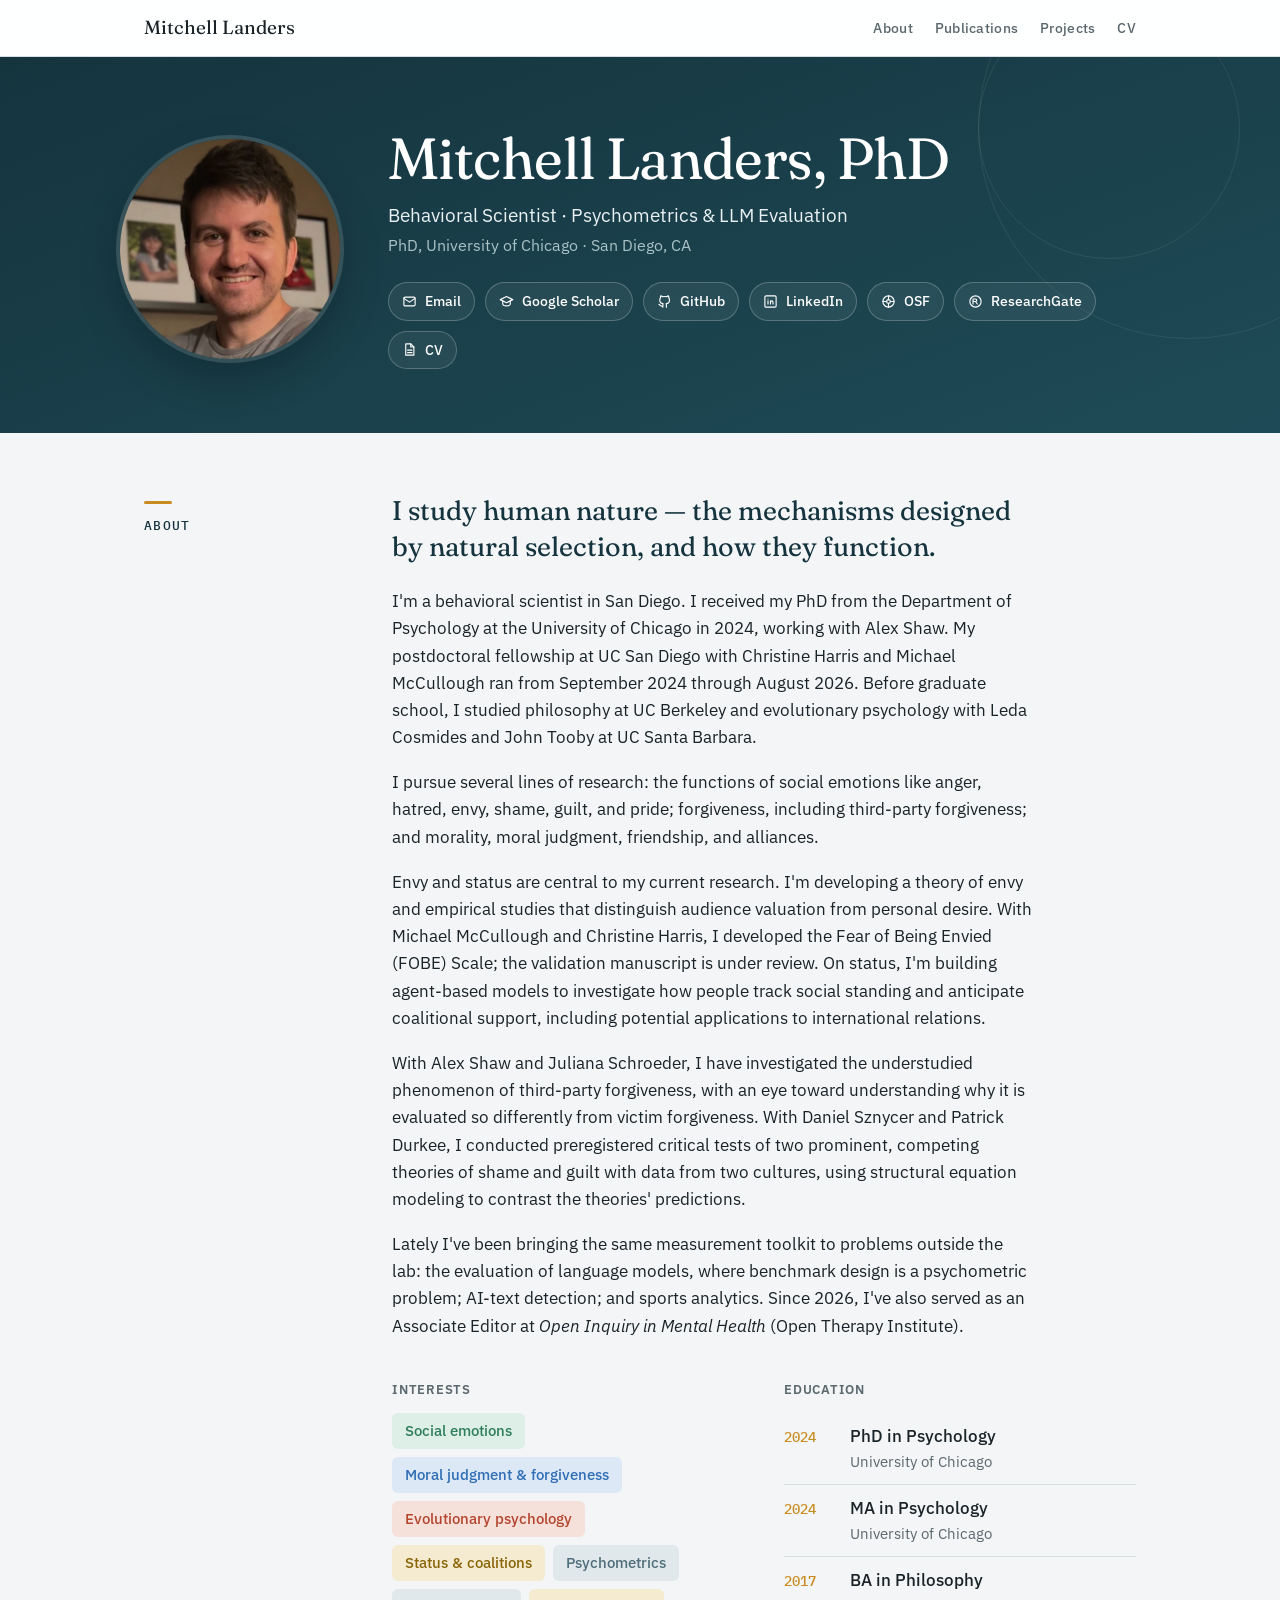
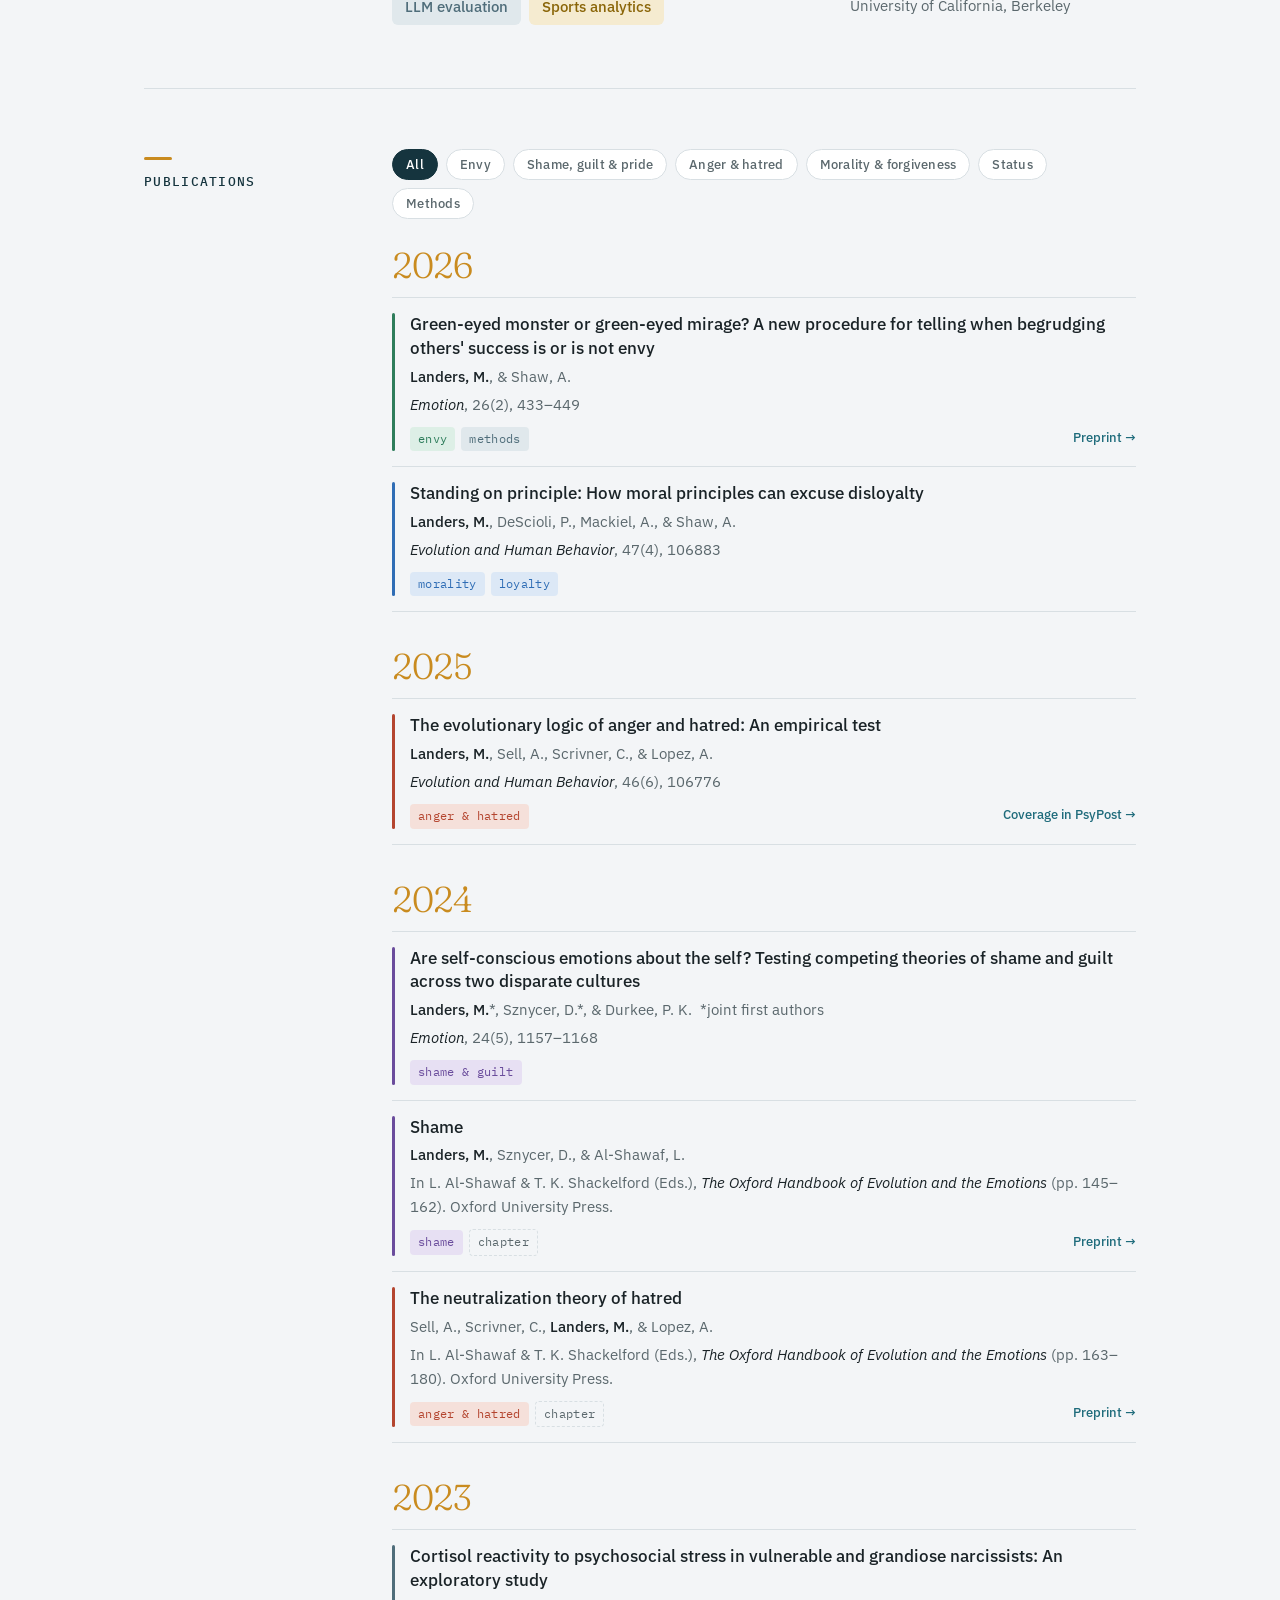
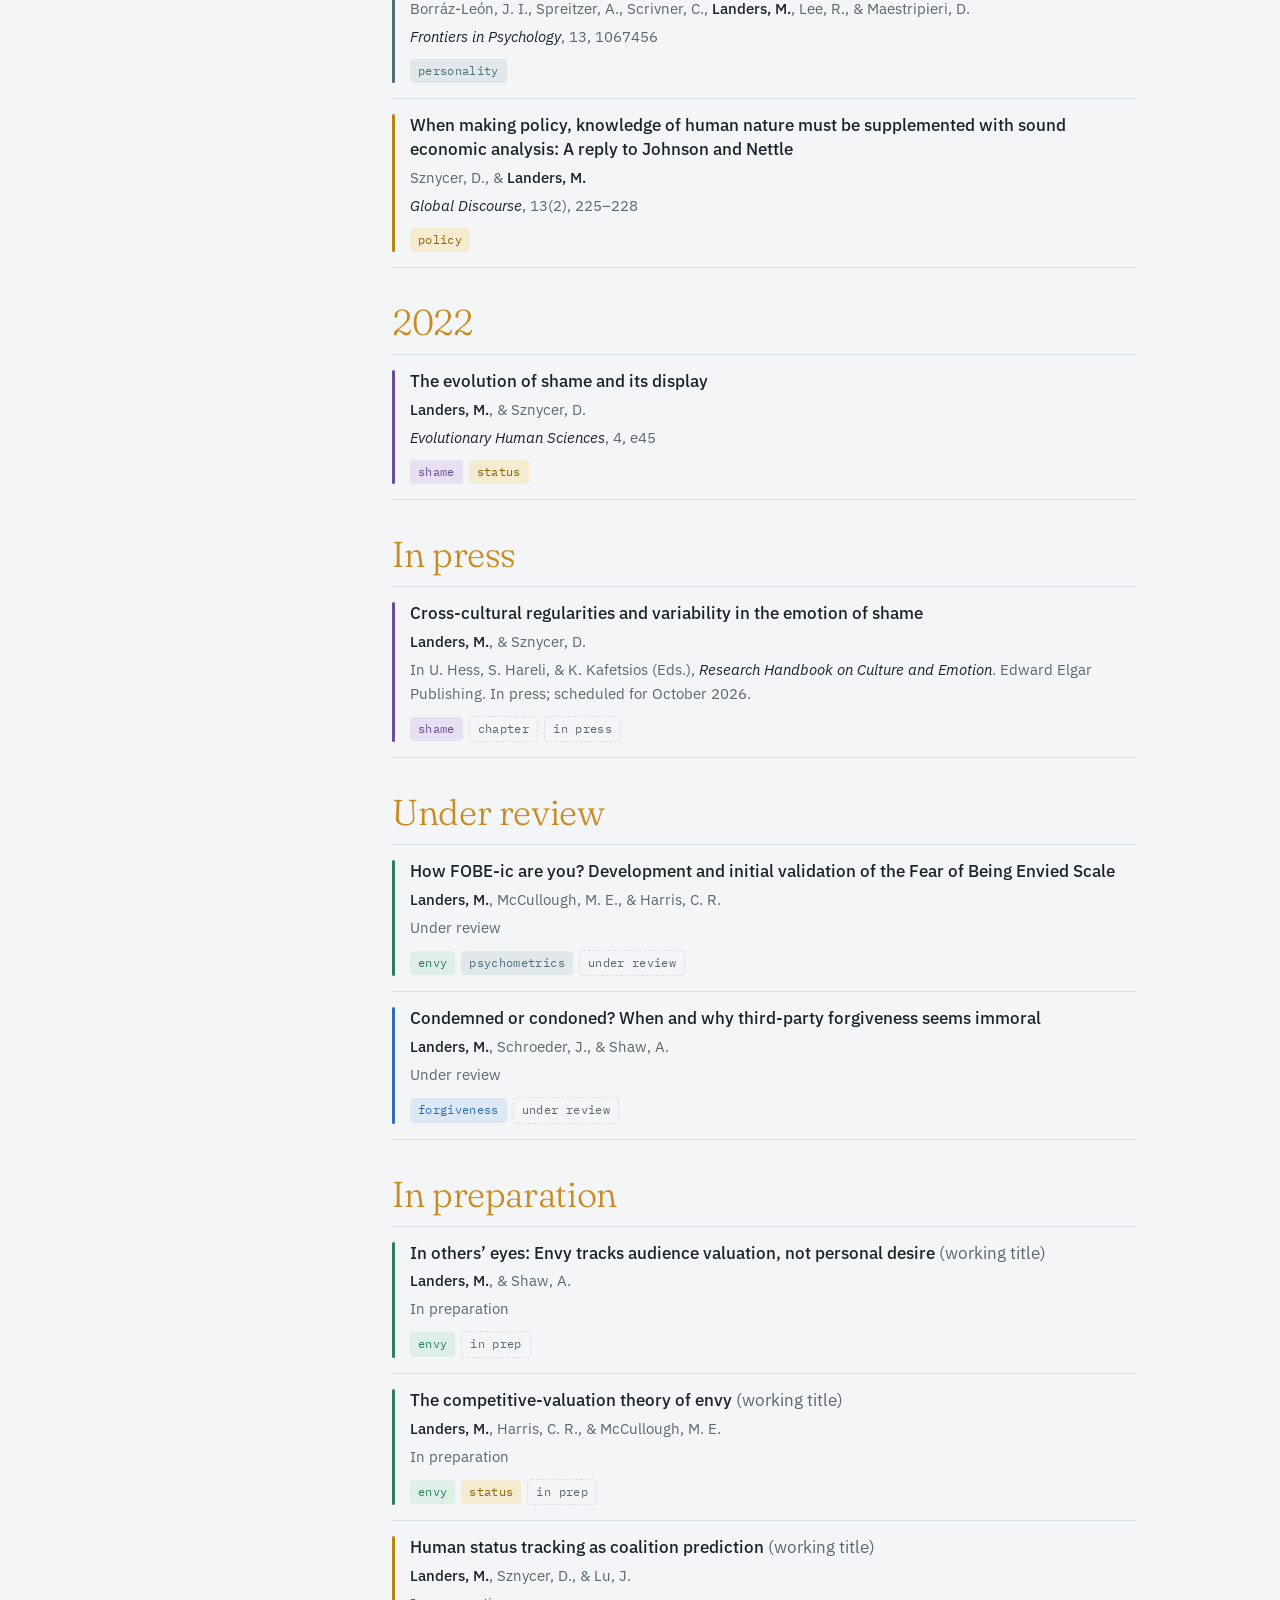
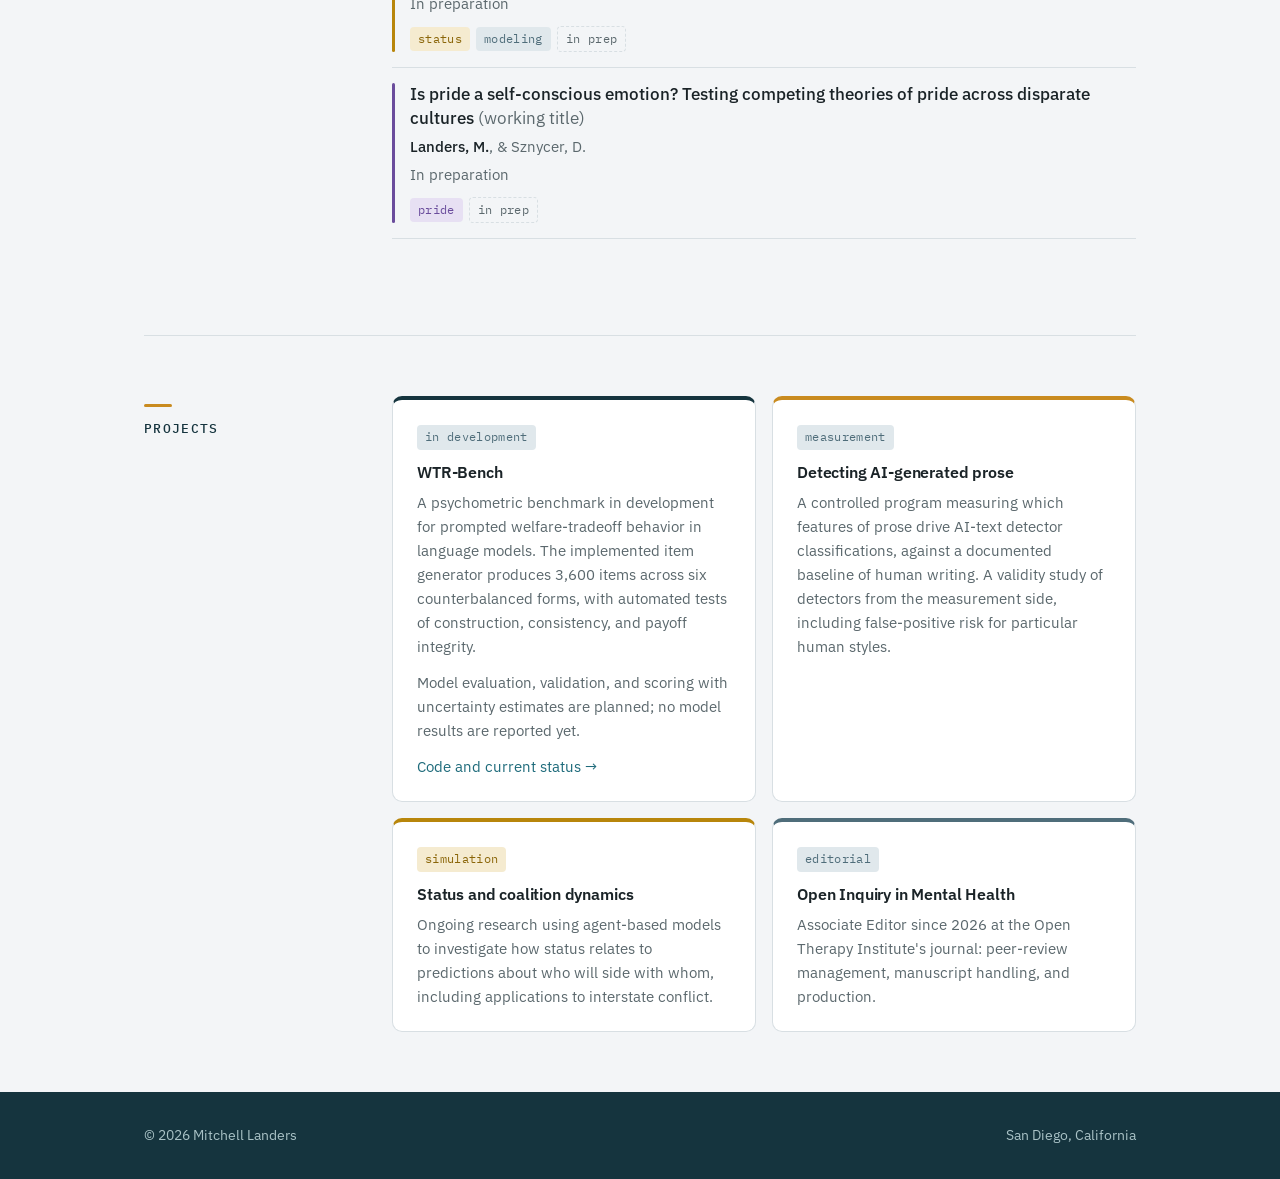
==== index.html @ f16671ca "Add a landscape website sharing card Use a 1200 × 630 card with the site's teal palette and typograp" ====
<!doctype html>
<html lang="en">
<head>
<meta charset="utf-8">
<meta name="viewport" content="width=device-width, initial-scale=1">
<title>Mitchell Landers, PhD</title>
<meta name="description" content="Mitchell Landers, PhD — behavioral scientist studying social emotions, moral judgment, and measurement. PhD, University of Chicago.">
<meta property="og:title" content="Mitchell Landers, PhD">
<meta property="og:description" content="Research, publications, and projects in behavioral science, psychometrics, and AI evaluation.">
<meta property="og:type" content="website">
<meta property="og:url" content="https://msblanders.github.io/website/">
<meta property="og:image" content="https://msblanders.github.io/website/files/social-preview.png">
<meta property="og:image:type" content="image/png">
<meta property="og:image:width" content="1200">
<meta property="og:image:height" content="630">
<meta property="og:image:alt" content="Mitchell Landers, PhD — Behavioral Science · Psychometrics · AI Evaluation. Research, publications, and projects.">
<meta name="twitter:card" content="summary_large_image">
<meta name="twitter:title" content="Mitchell Landers, PhD">
<meta name="twitter:description" content="Research, publications, and projects in behavioral science, psychometrics, and AI evaluation.">
<meta name="twitter:image" content="https://msblanders.github.io/website/files/social-preview.png">
<meta name="twitter:image:alt" content="Mitchell Landers, PhD — Behavioral Science · Psychometrics · AI Evaluation. Research, publications, and projects.">
<link rel="canonical" href="https://msblanders.github.io/website/">
<link rel="preconnect" href="https://fonts.googleapis.com">
<link rel="preconnect" href="https://fonts.gstatic.com" crossorigin>
<link href="https://fonts.googleapis.com/css2?family=Fraunces:opsz,wght,SOFT@9..144,300..600,50&family=IBM+Plex+Sans:ital,wght@0,400;0,500;0,600;1,400&family=IBM+Plex+Mono:wght@400;500&display=swap" rel="stylesheet">
<style>
  :root{
    --bg:#F3F5F7;
    --panel:#FFFFFF;
    --ink:#1A2327;
    --muted:#5B686D;
    --line:#D8DFE3;
    --deep:#15343E;        /* hero band */
    --deep-2:#1E4B57;
    --on-deep:#EAF1F2;
    --on-deep-muted:#A9C2C6;
    --accent:#1E6B7B;      /* links */
    --amber:#C98B1F;       /* year numerals, highlights */
    --amber-soft:#F6EBD2;
    /* topic hues */
    --t-envy:#2E7D5B;    --t-envy-soft:#DDEFE6;
    --t-shame:#6A4C9C;   --t-shame-soft:#E7E0F3;
    --t-anger:#B4452F;   --t-anger-soft:#F5E0DA;
    --t-forgive:#2F6DB5; --t-forgive-soft:#DCE8F6;
    --t-status:#B8860B;  --t-status-soft:#F5EBD0;
    --t-methods:#4F6D7A; --t-methods-soft:#E0E8EC;
    --display:"Fraunces", Georgia, serif;
    --body:"IBM Plex Sans", system-ui, sans-serif;
    --mono:"IBM Plex Mono", ui-monospace, monospace;
    --measure:64ch;
  }
  *{box-sizing:border-box}
  html{scroll-behavior:smooth}
  @media (prefers-reduced-motion:reduce){html{scroll-behavior:auto}}
  body{margin:0;background:var(--bg);color:var(--ink);font-family:var(--body);font-size:17px;line-height:1.6;-webkit-font-smoothing:antialiased}
  a{color:var(--accent);text-decoration:none;border-bottom:1px solid transparent;transition:border-color .15s,color .15s}
  a:hover{border-bottom-color:currentColor}
  a:focus-visible,button:focus-visible{outline:2px solid var(--amber);outline-offset:3px;border-radius:2px}
  h1,h2,h3{font-family:var(--display);font-weight:400;margin:0;letter-spacing:-.01em}
  .wrap{max-width:1040px;margin:0 auto;padding:0 24px}
  .skip-link{position:absolute;top:-80px;left:16px;z-index:20;background:var(--panel);padding:10px 16px}
  .skip-link:focus{top:8px}
  section,[id="top"],main{scroll-margin-top:76px}
  .section-grid > *{min-width:0}

  /* nav */
  nav{position:sticky;top:0;background:rgba(255,255,255,.92);backdrop-filter:blur(8px);border-bottom:1px solid var(--line);z-index:10}
  nav .wrap{display:flex;align-items:center;justify-content:space-between;height:56px}
  nav .brand{font-family:var(--display);font-size:19px;color:var(--ink);white-space:nowrap}
  nav .brand .short{display:none}
  nav ul{list-style:none;margin:0;padding:0;display:flex;gap:22px}
  nav li a{color:var(--muted);font-size:14px;font-weight:500;letter-spacing:.02em}
  nav li a:hover{color:var(--deep);border-bottom-color:var(--amber)}

  /* hero band */
  .band{background:linear-gradient(160deg,var(--deep) 0%,var(--deep-2) 100%);color:var(--on-deep);position:relative;overflow:hidden}
  .band::after{content:"";position:absolute;right:-120px;top:-140px;width:420px;height:420px;border-radius:50%;border:1px solid rgba(255,255,255,.08);pointer-events:none}
  .band::before{content:"";position:absolute;right:40px;top:-60px;width:260px;height:260px;border-radius:50%;border:1px solid rgba(255,255,255,.08);pointer-events:none}
  .hero{padding:72px 0 64px;display:grid;grid-template-columns:220px 1fr;gap:48px;align-items:center;position:relative}
  .avatar{width:220px;height:220px;border-radius:50%;overflow:hidden;box-shadow:0 0 0 4px rgba(255,255,255,.14),0 18px 40px rgba(0,0,0,.25)}
  .avatar img{width:100%;height:100%;object-fit:cover;display:block}
  .hero h1{font-size:clamp(40px,5.2vw,58px);line-height:1.02;font-variation-settings:"SOFT" 50;margin-bottom:12px;color:#fff}
  .role{font-size:19px;margin:0 0 2px;color:var(--on-deep)}
  .affil{font-size:16px;color:var(--on-deep-muted);margin:0 0 24px}
  .affil a{color:var(--on-deep-muted)}
  .affil a:hover{color:#fff}
  .links{display:flex;flex-wrap:wrap;gap:10px;margin:0;padding:0;list-style:none}
  .links a{display:inline-flex;align-items:center;gap:8px;padding:7px 13px;border:1px solid rgba(255,255,255,.22);border-radius:999px;background:rgba(255,255,255,.06);color:#fff;font-size:14px;font-weight:500}
  .links a:hover{background:var(--amber);border-color:var(--amber);color:var(--deep)}
  .links svg{width:15px;height:15px;stroke:currentColor;fill:none;stroke-width:1.8;stroke-linecap:round;stroke-linejoin:round}

  /* sections */
  section{padding:60px 0;border-top:1px solid var(--line)}
  section:first-of-type{border-top:0}
  .section-grid{display:grid;grid-template-columns:200px 1fr;gap:48px}
  .section-grid h2{font-size:13px;font-family:var(--mono);font-weight:500;color:var(--deep);letter-spacing:.1em;text-transform:uppercase;padding-top:8px;position:sticky;top:76px;align-self:start}
  .section-grid h2::before{content:"";display:block;width:28px;height:3px;background:var(--amber);margin-bottom:12px;border-radius:2px}
  .prose{max-width:var(--measure)}
  .prose p{margin:0 0 18px}
  .prose p:last-child{margin-bottom:0}
  .lede{font-family:var(--display);font-size:27px;line-height:1.32;font-variation-settings:"SOFT" 50;margin-bottom:24px!important;color:var(--deep)}

  .two-col{display:grid;grid-template-columns:1fr 1fr;gap:40px;margin-top:40px}
  .two-col h3{font-size:13px;font-family:var(--body);font-weight:600;letter-spacing:.06em;text-transform:uppercase;color:var(--muted);margin-bottom:12px}
  .interests{list-style:none;margin:0;padding:0;display:flex;flex-wrap:wrap;gap:8px}
  .interests li{padding:5px 12px;border-radius:6px;font-size:15px;font-weight:500;border:1px solid transparent}
  .interests li[data-t="envy"]{background:var(--t-envy-soft);color:var(--t-envy)}
  .interests li[data-t="status"]{background:var(--t-status-soft);color:#8A6508}
  .interests li[data-t="forgive"]{background:var(--t-forgive-soft);color:var(--t-forgive)}
  .interests li[data-t="shame"]{background:var(--t-shame-soft);color:var(--t-shame)}
  .interests li[data-t="methods"]{background:var(--t-methods-soft);color:var(--t-methods)}
  .interests li[data-t="anger"]{background:var(--t-anger-soft);color:var(--t-anger)}
  .edu{list-style:none;margin:0;padding:0}
  .edu li{padding:10px 0;border-bottom:1px solid var(--line);display:grid;grid-template-columns:52px 1fr;gap:14px}
  .edu li:last-child{border-bottom:0}
  .edu .yr{font-family:var(--mono);font-size:14px;color:var(--amber);padding-top:3px;font-weight:500}
  .edu .deg{font-weight:500}
  .edu .inst{color:var(--muted);font-size:15px}

  /* publications */
  .filters{display:flex;flex-wrap:wrap;gap:8px;margin:0 0 28px}
  .filters button{font:500 13px/1 var(--body);letter-spacing:.02em;padding:8px 13px;border-radius:999px;border:1px solid var(--line);background:var(--panel);color:var(--muted);cursor:pointer;transition:all .15s;--c:var(--deep);--s:#E4E9EC}
  .filters button[data-filter="envy"]{--c:var(--t-envy);--s:var(--t-envy-soft)}
  .filters button[data-filter="shame"]{--c:var(--t-shame);--s:var(--t-shame-soft)}
  .filters button[data-filter="anger"]{--c:var(--t-anger);--s:var(--t-anger-soft)}
  .filters button[data-filter="forgiveness"]{--c:var(--t-forgive);--s:var(--t-forgive-soft)}
  .filters button[data-filter="status"]{--c:var(--t-status);--s:var(--t-status-soft)}
  .filters button[data-filter="methods"]{--c:var(--t-methods);--s:var(--t-methods-soft)}
  .filters button:hover{border-color:var(--c);color:var(--c);background:var(--s)}
  .filters button[aria-pressed="true"]{background:var(--c);border-color:var(--c);color:#fff}
  .pubgroup{margin-bottom:36px}
  .pubgroup h3{font-family:var(--display);font-size:36px;font-weight:300;color:var(--amber);line-height:1;margin-bottom:14px;font-variation-settings:"SOFT" 50}
  .pub{padding:15px 0 15px 18px;border-top:1px solid var(--line);display:grid;grid-template-columns:1fr;gap:4px;position:relative}
  .pub::before{content:"";position:absolute;left:0;top:15px;bottom:15px;width:3px;border-radius:2px;background:var(--line)}
  .pub[data-c="envy"]::before{background:var(--t-envy)}
  .pub[data-c="shame"]::before{background:var(--t-shame)}
  .pub[data-c="anger"]::before{background:var(--t-anger)}
  .pub[data-c="forgiveness"]::before{background:var(--t-forgive)}
  .pub[data-c="status"]::before{background:var(--t-status)}
  .pub[data-c="methods"]::before{background:var(--t-methods)}
  .pub:last-child{border-bottom:1px solid var(--line)}
  .pub.hidden{display:none}
  .pub .title{font-weight:500;font-size:17px;line-height:1.4}
  .pub .title a{color:var(--ink)}
  .pub .title a:hover{color:var(--accent)}
  .pub .authors{color:var(--muted);font-size:15px}
  .pub .authors b{color:var(--ink);font-weight:500}
  .pub .venue{font-size:15px;color:var(--muted)}
  .pub .venue i{color:var(--ink)}
  .pub .meta{display:flex;flex-wrap:wrap;gap:6px;margin-top:6px;align-items:center}
  .tag{font-family:var(--mono);font-size:11.5px;letter-spacing:.03em;padding:3px 8px;border-radius:4px;background:var(--t-methods-soft);color:var(--t-methods)}
  .tag[data-t="envy"]{background:var(--t-envy-soft);color:var(--t-envy)}
  .tag[data-t="shame"]{background:var(--t-shame-soft);color:var(--t-shame)}
  .tag[data-t="anger"]{background:var(--t-anger-soft);color:var(--t-anger)}
  .tag[data-t="forgive"]{background:var(--t-forgive-soft);color:var(--t-forgive)}
  .tag[data-t="status"]{background:var(--t-status-soft);color:#8A6508}
  .tag.status{background:transparent;border:1px dashed var(--line);color:var(--muted)}
  .pub .meta a{font-size:13px;font-weight:500;margin-left:auto}
  .empty{color:var(--muted);font-style:italic;display:none}

  /* projects */
  .projects{display:grid;grid-template-columns:1fr 1fr;gap:16px}
  .card{background:var(--panel);border:1px solid var(--line);border-radius:10px;padding:22px 24px;border-top:4px solid var(--t-methods)}
  .card[data-c="status"]{border-top-color:var(--t-status)}
  .card[data-c="amber"]{border-top-color:var(--amber)}
  .card[data-c="deep"]{border-top-color:var(--deep)}
  .card h3{font-family:var(--body);font-size:16px;font-weight:600;margin-bottom:6px}
  .card p{margin:0;font-size:15px;color:var(--muted)}
  .card p + p{margin-top:12px}
  .card .tag{margin-bottom:10px;display:inline-block}

  footer{background:var(--deep);color:var(--on-deep-muted);font-size:14px;padding:32px 0}
  footer .wrap{display:flex;justify-content:space-between;flex-wrap:wrap;gap:12px}

  @media (max-width:760px){
    body{font-size:16px}
    nav ul{gap:14px}
    nav .brand .full{display:none}
    nav .brand .short{display:inline}
    .hero{grid-template-columns:1fr;gap:24px;padding:44px 0 40px}
    .avatar{width:150px;height:150px}
    .section-grid{grid-template-columns:1fr;gap:16px}
    .section-grid h2{position:static}
    .two-col,.projects{grid-template-columns:1fr;gap:28px}
    .lede{font-size:22px}
    section{padding:40px 0}
  }
  @media (max-width:360px){
    nav ul{gap:10px}
    nav li a{font-size:13px}
  }
</style>
</head>
<body>
<a class="skip-link" href="#main">Skip to content</a>

<nav aria-label="Main navigation">
  <div class="wrap">
    <a class="brand" href="#top"><span class="full">Mitchell Landers</span><span class="short">ML</span></a>
    <ul>
      <li><a href="#about">About</a></li>
      <li><a href="#publications">Publications</a></li>
      <li><a href="#projects">Projects</a></li>
      <li><a href="files/cv.pdf">CV</a></li>
    </ul>
  </div>
</nav>

<div class="band" id="top">
  <header class="hero wrap">
    <div class="avatar"><img src="files/avatar.jpg" alt="Mitchell Landers"></div>
    <div>
      <h1>Mitchell Landers, PhD</h1>
      <p class="role">Behavioral Scientist &middot; Psychometrics &amp; LLM Evaluation</p>
      <p class="affil">PhD, University of Chicago &middot; San Diego, CA</p>
      <ul class="links">
        <li><a href="mailto:mitchelllanders@gmail.com"><svg aria-hidden="true" focusable="false" viewBox="0 0 24 24"><rect x="3" y="5" width="18" height="14" rx="2"/><path d="M3 7l9 6 9-6"/></svg>Email</a></li>
        <li><a href="https://scholar.google.com/citations?user=NeyqJzUAAAAJ" rel="me"><svg aria-hidden="true" focusable="false" viewBox="0 0 24 24"><path d="M2 9l10-5 10 5-10 5z"/><path d="M6 11v5c0 1.5 3 3 6 3s6-1.5 6-3v-5"/></svg>Google Scholar</a></li>
        <li><a href="https://github.com/msblanders" rel="me"><svg aria-hidden="true" focusable="false" viewBox="0 0 24 24"><path d="M9 19c-4 1.5-4-2-6-2.5M15 21v-3.5c0-1 .1-1.4-.5-2 2.8-.3 5.5-1.4 5.5-6a4.6 4.6 0 0 0-1.3-3.2 4.2 4.2 0 0 0-.1-3.2s-1-.3-3.4 1.3a11.7 11.7 0 0 0-6 0C6.8 2.8 5.8 3.1 5.8 3.1a4.2 4.2 0 0 0-.1 3.2A4.6 4.6 0 0 0 4.4 9.5c0 4.6 2.7 5.7 5.5 6-.6.6-.6 1.2-.5 2V21"/></svg>GitHub</a></li>
        <li><a href="https://www.linkedin.com/in/mitchell-landers-4251733a/" rel="me"><svg aria-hidden="true" focusable="false" viewBox="0 0 24 24"><rect x="3" y="3" width="18" height="18" rx="2"/><path d="M8 11v5M8 8v.01M12 16v-5M16 16v-3a2 2 0 0 0-4 0"/></svg>LinkedIn</a></li>
        <li><a href="https://osf.io/unzg7/" rel="me"><svg aria-hidden="true" focusable="false" viewBox="0 0 24 24"><circle cx="12" cy="12" r="9"/><circle cx="12" cy="12" r="3"/><path d="M12 3v6M12 15v6M3 12h6M15 12h6"/></svg>OSF</a></li>
        <li><a href="https://www.researchgate.net/profile/Mitchell-Landers" rel="me"><svg aria-hidden="true" focusable="false" viewBox="0 0 24 24"><circle cx="12" cy="12" r="9"/><path d="M8 16V8h4a2 2 0 0 1 0 4h-4M12 12l3 4"/></svg>ResearchGate</a></li>
        <li><a href="files/cv.pdf"><svg aria-hidden="true" focusable="false" viewBox="0 0 24 24"><path d="M6 3h8l5 5v13H6z"/><path d="M14 3v5h5M9 13h7M9 17h7"/></svg>CV</a></li>
      </ul>
    </div>
  </header>
</div>

<main class="wrap" id="main" tabindex="-1">

  <section id="about">
    <div class="section-grid">
      <h2>About</h2>
      <div>
        <div class="prose">
          <p class="lede">I study human nature — the mechanisms designed by natural selection, and how they function.</p>
          <p>I'm a behavioral scientist in San Diego. I received my PhD from the Department of Psychology at the University of Chicago in 2024, working with Alex Shaw. My postdoctoral fellowship at UC San Diego with Christine Harris and Michael McCullough ran from September 2024 through August 2026. Before graduate school, I studied philosophy at UC Berkeley and evolutionary psychology with Leda Cosmides and John Tooby at UC Santa Barbara.</p>
          <p>I pursue several lines of research: the functions of social emotions like anger, hatred, envy, shame, guilt, and pride; forgiveness, including third-party forgiveness; and morality, moral judgment, friendship, and alliances.</p>
          <p>Envy and status are central to my current research. I'm developing a theory of envy and empirical studies that distinguish audience valuation from personal desire. With Michael McCullough and Christine Harris, I developed the Fear of Being Envied (FOBE) Scale; the validation manuscript is under review. On status, I'm building agent-based models to investigate how people track social standing and anticipate coalitional support, including potential applications to international relations.</p>
          <p>With Alex Shaw and Juliana Schroeder, I have investigated the understudied phenomenon of third-party forgiveness, with an eye toward understanding why it is evaluated so differently from victim forgiveness. With Daniel Sznycer and Patrick Durkee, I conducted preregistered critical tests of two prominent, competing theories of shame and guilt with data from two cultures, using structural equation modeling to contrast the theories' predictions.</p>
          <p>Lately I've been bringing the same measurement toolkit to problems outside the lab: the evaluation of language models, where benchmark design is a psychometric problem; AI-text detection; and sports analytics. Since 2026, I've also served as an Associate Editor at <em>Open Inquiry in Mental Health</em> (Open Therapy Institute).</p>
        </div>
        <div class="two-col">
          <div>
            <h3>Interests</h3>
            <ul class="interests">
              <li data-t="envy">Social emotions</li>
              <li data-t="forgive">Moral judgment &amp; forgiveness</li>
              <li data-t="anger">Evolutionary psychology</li>
              <li data-t="status">Status &amp; coalitions</li>
              <li data-t="methods">Psychometrics</li>
              <li data-t="methods">LLM evaluation</li>
              <li data-t="status">Sports analytics</li>
            </ul>
          </div>
          <div>
            <h3>Education</h3>
            <ul class="edu">
              <li><span class="yr">2024</span><div><div class="deg">PhD in Psychology</div><div class="inst">University of Chicago</div></div></li>
              <li><span class="yr">2024</span><div><div class="deg">MA in Psychology</div><div class="inst">University of Chicago</div></div></li>
              <li><span class="yr">2017</span><div><div class="deg">BA in Philosophy</div><div class="inst">University of California, Berkeley</div></div></li>
            </ul>
          </div>
        </div>
      </div>
    </div>
  </section>

  <section id="publications">
    <div class="section-grid">
      <h2>Publications</h2>
      <div>
        <div class="filters" role="group" aria-label="Filter publications by topic">
          <button type="button" data-filter="all" aria-pressed="true">All</button>
          <button type="button" data-filter="envy" aria-pressed="false">Envy</button>
          <button type="button" data-filter="shame" aria-pressed="false">Shame, guilt &amp; pride</button>
          <button type="button" data-filter="anger" aria-pressed="false">Anger &amp; hatred</button>
          <button type="button" data-filter="forgiveness" aria-pressed="false">Morality &amp; forgiveness</button>
          <button type="button" data-filter="status" aria-pressed="false">Status</button>
          <button type="button" data-filter="methods" aria-pressed="false">Methods</button>
        </div>

        <div class="pubgroup" data-group>
          <h3>2026</h3>
          <article class="pub" data-tags="envy methods" data-c="envy">
            <div class="title"><a href="https://pubmed.ncbi.nlm.nih.gov/40892566/">Green-eyed monster or green-eyed mirage? A new procedure for telling when begrudging others' success is or is not envy</a></div>
            <div class="authors"><b>Landers, M.</b>, &amp; Shaw, A.</div>
            <div class="venue"><i>Emotion</i>, 26(2), 433–449</div>
            <div class="meta"><span class="tag" data-t="envy">envy</span><span class="tag">methods</span><a href="https://papers.ssrn.com/sol3/papers.cfm?abstract_id=4770388">Preprint →</a></div>
          </article>
          <article class="pub" data-tags="forgiveness" data-c="forgiveness">
            <div class="title"><a href="https://doi.org/10.1016/j.evolhumbehav.2026.106883">Standing on principle: How moral principles can excuse disloyalty</a></div>
            <div class="authors"><b>Landers, M.</b>, DeScioli, P., Mackiel, A., &amp; Shaw, A.</div>
            <div class="venue"><i>Evolution and Human Behavior</i>, 47(4), 106883</div>
            <div class="meta"><span class="tag" data-t="forgive">morality</span><span class="tag" data-t="forgive">loyalty</span></div>
          </article>
        </div>

        <div class="pubgroup" data-group>
          <h3>2025</h3>
          <article class="pub" data-tags="anger" data-c="anger">
            <div class="title"><a href="https://doi.org/10.1016/j.evolhumbehav.2025.106776">The evolutionary logic of anger and hatred: An empirical test</a></div>
            <div class="authors"><b>Landers, M.</b>, Sell, A., Scrivner, C., &amp; Lopez, A.</div>
            <div class="venue"><i>Evolution and Human Behavior</i>, 46(6), 106776</div>
            <div class="meta"><span class="tag" data-t="anger">anger &amp; hatred</span><a href="https://www.psypost.org/new-psychology-research-shows-that-hatred-is-not-just-intense-anger/">Coverage in PsyPost →</a></div>
          </article>
        </div>

        <div class="pubgroup" data-group>
          <h3>2024</h3>
          <article class="pub" data-tags="shame" data-c="shame">
            <div class="title"><a href="https://pubmed.ncbi.nlm.nih.gov/38252113/">Are self-conscious emotions about the self? Testing competing theories of shame and guilt across two disparate cultures</a></div>
            <div class="authors"><b>Landers, M.</b>*, Sznycer, D.*, &amp; Durkee, P. K. &nbsp;<span style="color:var(--muted)">*joint first authors</span></div>
            <div class="venue"><i>Emotion</i>, 24(5), 1157–1168</div>
            <div class="meta"><span class="tag" data-t="shame">shame &amp; guilt</span></div>
          </article>
          <article class="pub" data-tags="shame" data-c="shame">
            <div class="title"><a href="https://doi.org/10.1093/oxfordhb/9780197544754.013.8">Shame</a></div>
            <div class="authors"><b>Landers, M.</b>, Sznycer, D., &amp; Al-Shawaf, L.</div>
            <div class="venue">In L. Al-Shawaf &amp; T. K. Shackelford (Eds.), <i>The Oxford Handbook of Evolution and the Emotions</i> (pp. 145–162). Oxford University Press.</div>
            <div class="meta"><span class="tag" data-t="shame">shame</span><span class="tag status">chapter</span><a href="https://osf.io/preprints/psyarxiv/nh2yj/">Preprint →</a></div>
          </article>
          <article class="pub" data-tags="anger" data-c="anger">
            <div class="title"><a href="https://doi.org/10.1093/oxfordhb/9780197544754.013.7">The neutralization theory of hatred</a></div>
            <div class="authors">Sell, A., Scrivner, C., <b>Landers, M.</b>, &amp; Lopez, A.</div>
            <div class="venue">In L. Al-Shawaf &amp; T. K. Shackelford (Eds.), <i>The Oxford Handbook of Evolution and the Emotions</i> (pp. 163–180). Oxford University Press.</div>
            <div class="meta"><span class="tag" data-t="anger">anger &amp; hatred</span><span class="tag status">chapter</span><a href="https://osf.io/preprints/psyarxiv/kxdvu_v1">Preprint →</a></div>
          </article>
        </div>

        <div class="pubgroup" data-group>
          <h3>2023</h3>
          <article class="pub" data-tags="methods" data-c="methods">
            <div class="title"><a href="https://doi.org/10.3389/fpsyg.2022.1067456">Cortisol reactivity to psychosocial stress in vulnerable and grandiose narcissists: An exploratory study</a></div>
            <div class="authors">Borráz-León, J. I., Spreitzer, A., Scrivner, C., <b>Landers, M.</b>, Lee, R., &amp; Maestripieri, D.</div>
            <div class="venue"><i>Frontiers in Psychology</i>, 13, 1067456</div>
            <div class="meta"><span class="tag">personality</span></div>
          </article>
          <article class="pub" data-tags="status" data-c="status">
            <div class="title"><a href="https://doi.org/10.1332/204378921X16448923157590">When making policy, knowledge of human nature must be supplemented with sound economic analysis: A reply to Johnson and Nettle</a></div>
            <div class="authors">Sznycer, D., &amp; <b>Landers, M.</b></div>
            <div class="venue"><i>Global Discourse</i>, 13(2), 225–228</div>
            <div class="meta"><span class="tag" data-t="status">policy</span></div>
          </article>
        </div>

        <div class="pubgroup" data-group>
          <h3>2022</h3>
          <article class="pub" data-tags="shame status" data-c="shame">
            <div class="title"><a href="https://doi.org/10.1017/ehs.2022.43">The evolution of shame and its display</a></div>
            <div class="authors"><b>Landers, M.</b>, &amp; Sznycer, D.</div>
            <div class="venue"><i>Evolutionary Human Sciences</i>, 4, e45</div>
            <div class="meta"><span class="tag" data-t="shame">shame</span><span class="tag" data-t="status">status</span></div>
          </article>
        </div>

        <div class="pubgroup" data-group>
          <h3>In press</h3>
          <article class="pub" data-tags="shame" data-c="shame">
            <div class="title"><a href="https://www.e-elgar.com/shop/gbp/research-handbook-on-culture-and-emotion-9781035329823.html">Cross-cultural regularities and variability in the emotion of shame</a></div>
            <div class="authors"><b>Landers, M.</b>, &amp; Sznycer, D.</div>
            <div class="venue">In U. Hess, S. Hareli, &amp; K. Kafetsios (Eds.), <i>Research Handbook on Culture and Emotion</i>. Edward Elgar Publishing. In press; scheduled for October 2026.</div>
            <div class="meta"><span class="tag" data-t="shame">shame</span><span class="tag status">chapter</span><span class="tag status">in press</span></div>
          </article>
        </div>

        <div class="pubgroup" data-group>
          <h3>Under review</h3>
          <article class="pub" data-tags="envy methods" data-c="envy">
            <div class="title">How FOBE-ic are you? Development and initial validation of the Fear of Being Envied Scale</div>
            <div class="authors"><b>Landers, M.</b>, McCullough, M. E., &amp; Harris, C. R.</div>
            <div class="venue">Under review</div>
            <div class="meta"><span class="tag" data-t="envy">envy</span><span class="tag">psychometrics</span><span class="tag status">under review</span></div>
          </article>
          <article class="pub" data-tags="forgiveness" data-c="forgiveness">
            <div class="title">Condemned or condoned? When and why third-party forgiveness seems immoral</div>
            <div class="authors"><b>Landers, M.</b>, Schroeder, J., &amp; Shaw, A.</div>
            <div class="venue">Under review</div>
            <div class="meta"><span class="tag" data-t="forgive">forgiveness</span><span class="tag status">under review</span></div>
          </article>
        </div>

        <div class="pubgroup" data-group>
          <h3>In preparation</h3>
          <article class="pub" data-tags="envy" data-c="envy">
            <div class="title">In others’ eyes: Envy tracks audience valuation, not personal desire <span style="font-weight:400;color:var(--muted)">(working title)</span></div>
            <div class="authors"><b>Landers, M.</b>, &amp; Shaw, A.</div>
            <div class="venue">In preparation</div>
            <div class="meta"><span class="tag" data-t="envy">envy</span><span class="tag status">in prep</span></div>
          </article>
          <article class="pub" data-tags="envy status" data-c="envy">
            <div class="title">The competitive-valuation theory of envy <span style="font-weight:400;color:var(--muted)">(working title)</span></div>
            <div class="authors"><b>Landers, M.</b>, Harris, C. R., &amp; McCullough, M. E.</div>
            <div class="venue">In preparation</div>
            <div class="meta"><span class="tag" data-t="envy">envy</span><span class="tag" data-t="status">status</span><span class="tag status">in prep</span></div>
          </article>
          <article class="pub" data-tags="status methods" data-c="status">
            <div class="title">Human status tracking as coalition prediction <span style="font-weight:400;color:var(--muted)">(working title)</span></div>
            <div class="authors"><b>Landers, M.</b>, Sznycer, D., &amp; Lu, J.</div>
            <div class="venue">In preparation</div>
            <div class="meta"><span class="tag" data-t="status">status</span><span class="tag">modeling</span><span class="tag status">in prep</span></div>
          </article>
          <article class="pub" data-tags="shame" data-c="shame">
            <div class="title">Is pride a self-conscious emotion? Testing competing theories of pride across disparate cultures <span style="font-weight:400;color:var(--muted)">(working title)</span></div>
            <div class="authors"><b>Landers, M.</b>, &amp; Sznycer, D.</div>
            <div class="venue">In preparation</div>
            <div class="meta"><span class="tag" data-t="shame">pride</span><span class="tag status">in prep</span></div>
          </article>
        </div>
        <p class="empty" id="empty">Nothing in this category yet.</p>
      </div>
    </div>
  </section>

  <section id="projects">
    <div class="section-grid">
      <h2>Projects</h2>
      <div class="projects">
        <div class="card" data-c="deep">
          <span class="tag">in development</span>
          <h3>WTR-Bench</h3>
          <p>A psychometric benchmark in development for prompted welfare-tradeoff behavior in language models. The implemented item generator produces 3,600 items across six counterbalanced forms, with automated tests of construction, consistency, and payoff integrity.</p>
          <p>Model evaluation, validation, and scoring with uncertainty estimates are planned; no model results are reported yet.</p>
          <p><a href="https://github.com/msblanders/wtr-bench">Code and current status →</a></p>
        </div>
        <div class="card" data-c="amber">
          <span class="tag">measurement</span>
          <h3>Detecting AI-generated prose</h3>
          <p>A controlled program measuring which features of prose drive AI-text detector classifications, against a documented baseline of human writing. A validity study of detectors from the measurement side, including false-positive risk for particular human styles.</p>
        </div>
        <div class="card" data-c="status">
          <span class="tag" data-t="status">simulation</span>
          <h3>Status and coalition dynamics</h3>
          <p>Ongoing research using agent-based models to investigate how status relates to predictions about who will side with whom, including applications to interstate conflict.</p>
        </div>
        <div class="card">
          <span class="tag">editorial</span>
          <h3>Open Inquiry in Mental Health</h3>
          <p>Associate Editor since 2026 at the Open Therapy Institute's journal: peer-review management, manuscript handling, and production.</p>
        </div>
      </div>
    </div>
  </section>

</main>

<footer>
  <div class="wrap">
    <span>© 2026 Mitchell Landers</span>
    <span>San Diego, California</span>
  </div>
</footer>

<script>
  (function(){
    var buttons = document.querySelectorAll('.filters button');
    var pubs = document.querySelectorAll('.pub');
    var groups = document.querySelectorAll('[data-group]');
    var empty = document.getElementById('empty');
    buttons.forEach(function(btn){
      btn.addEventListener('click', function(){
        var f = btn.getAttribute('data-filter');
        buttons.forEach(function(b){ b.setAttribute('aria-pressed', b === btn ? 'true' : 'false'); });
        var shown = 0;
        pubs.forEach(function(p){
          var hit = f === 'all' || (p.getAttribute('data-tags') || '').split(' ').indexOf(f) !== -1;
          p.classList.toggle('hidden', !hit);
          if (hit) shown++;
        });
        groups.forEach(function(g){
          g.style.display = g.querySelectorAll('.pub:not(.hidden)').length ? '' : 'none';
        });
        empty.style.display = shown ? 'none' : 'block';
      });
    });
  })();
</script>
</body>
</html>
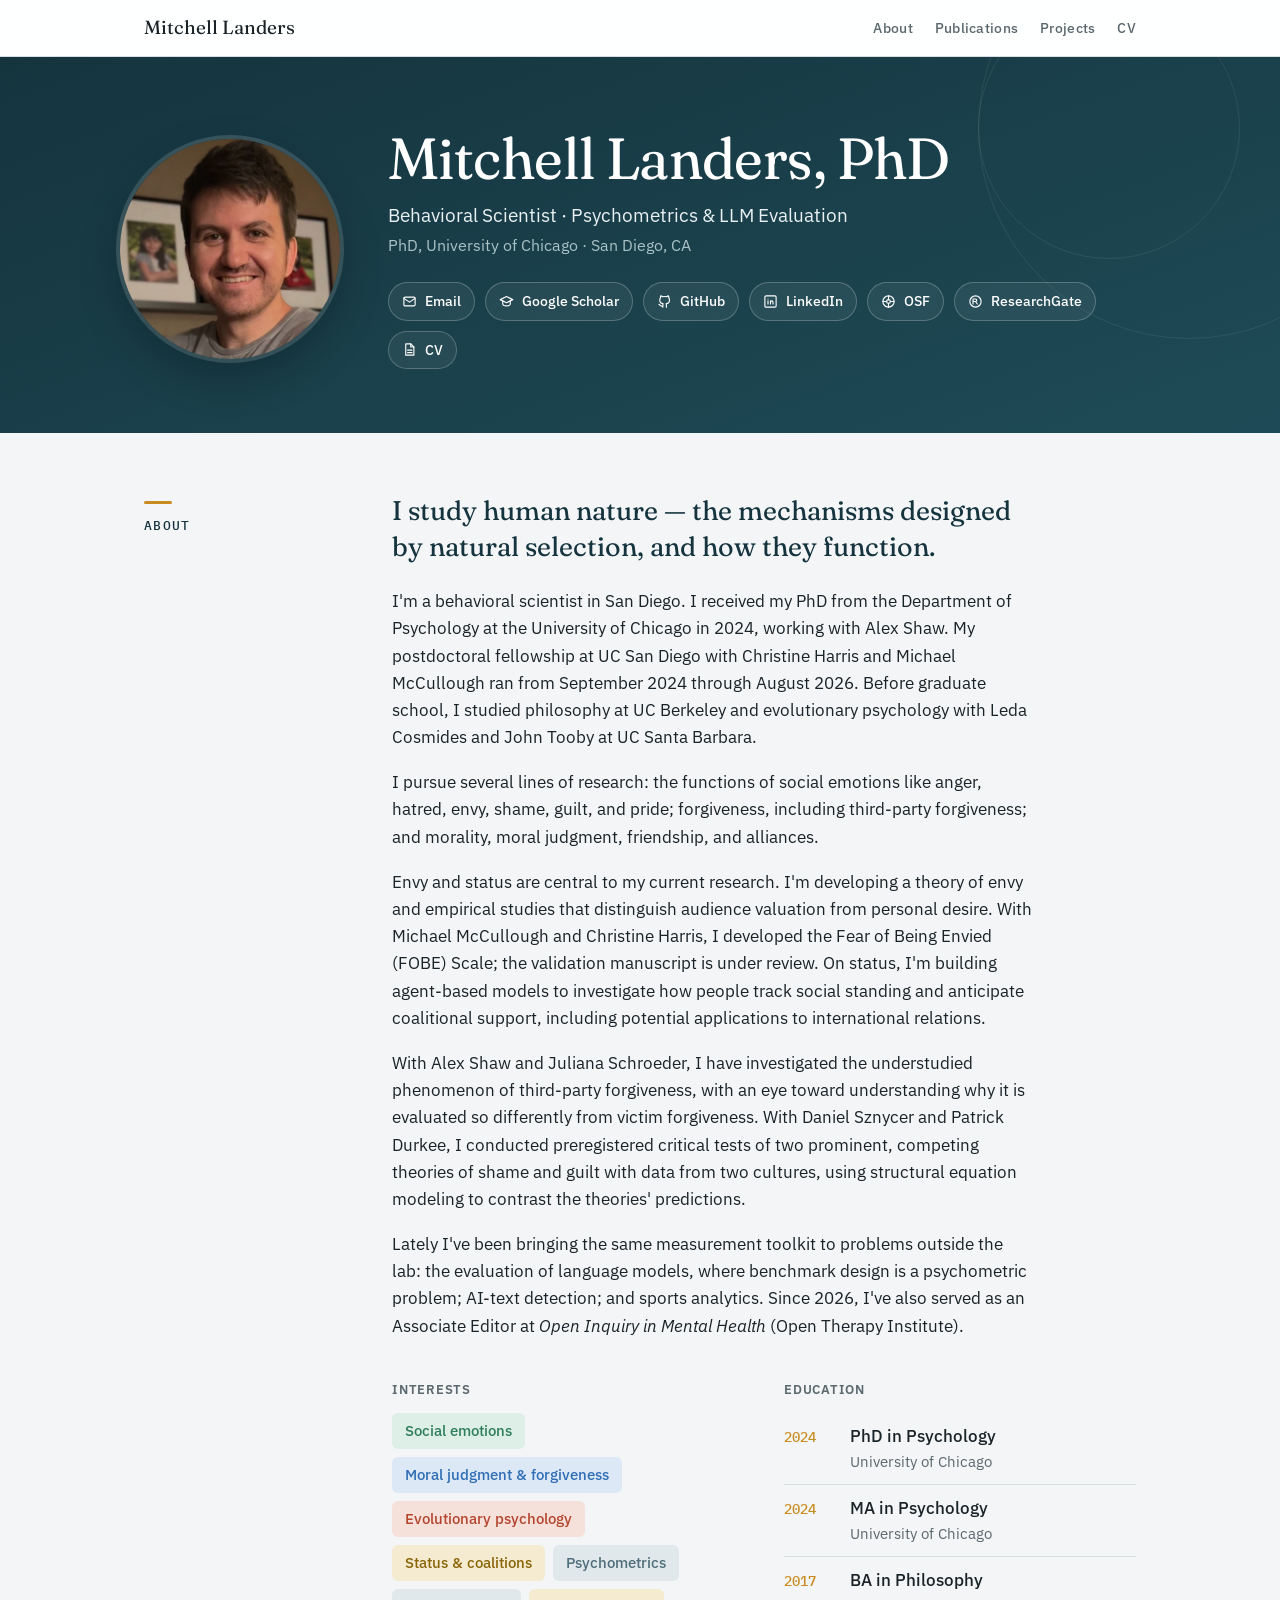
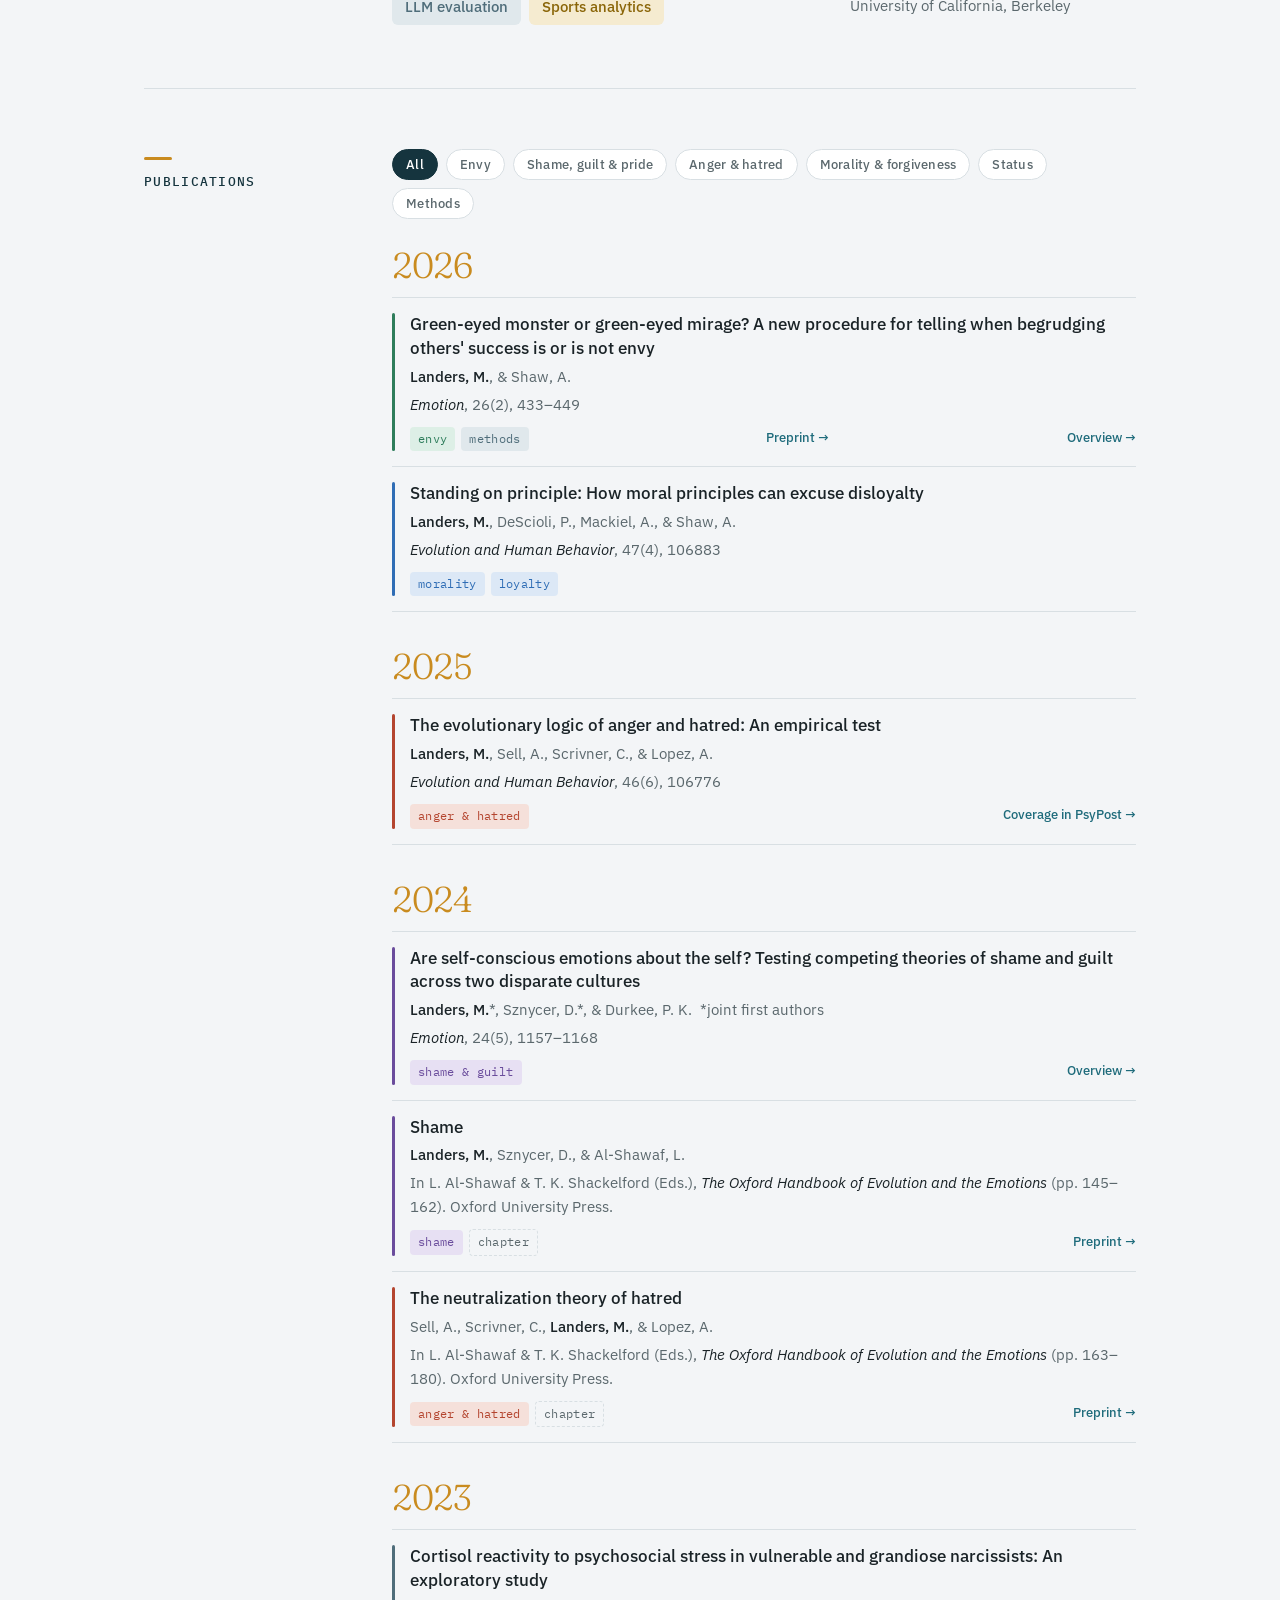
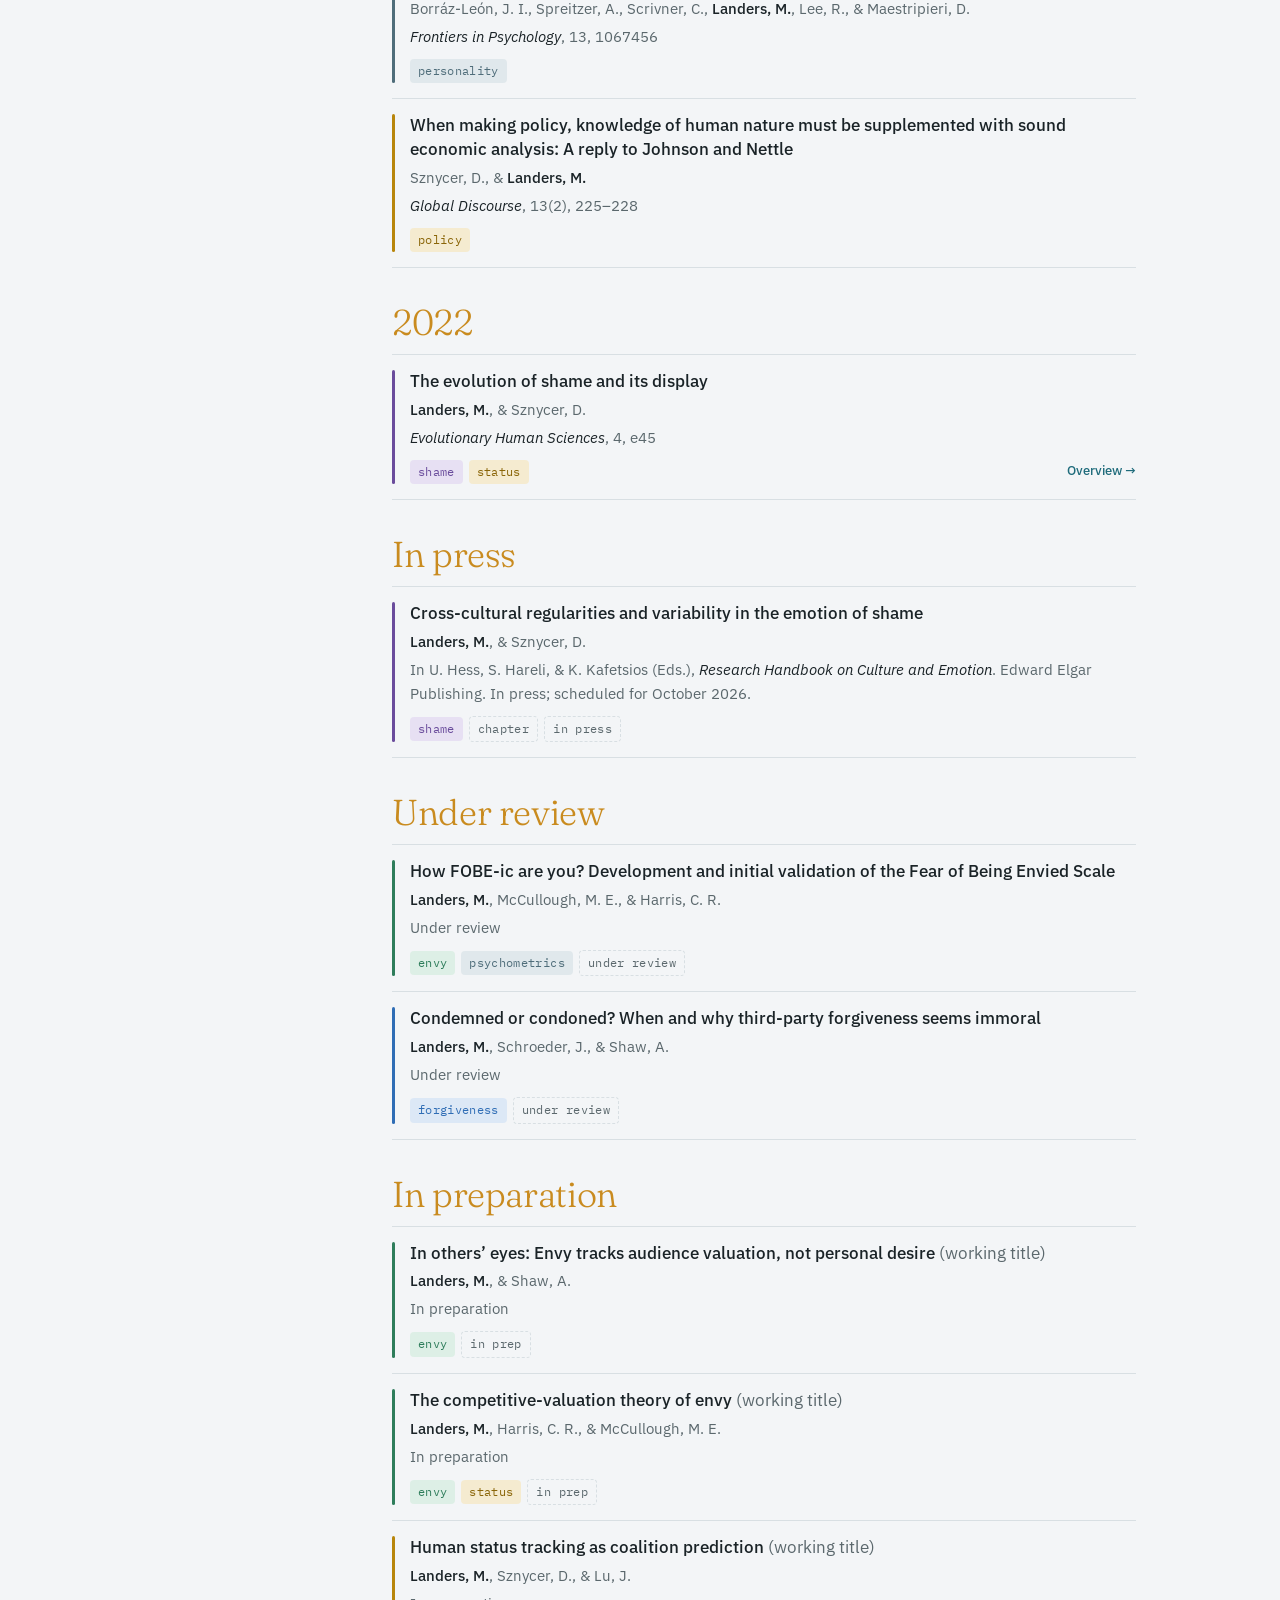
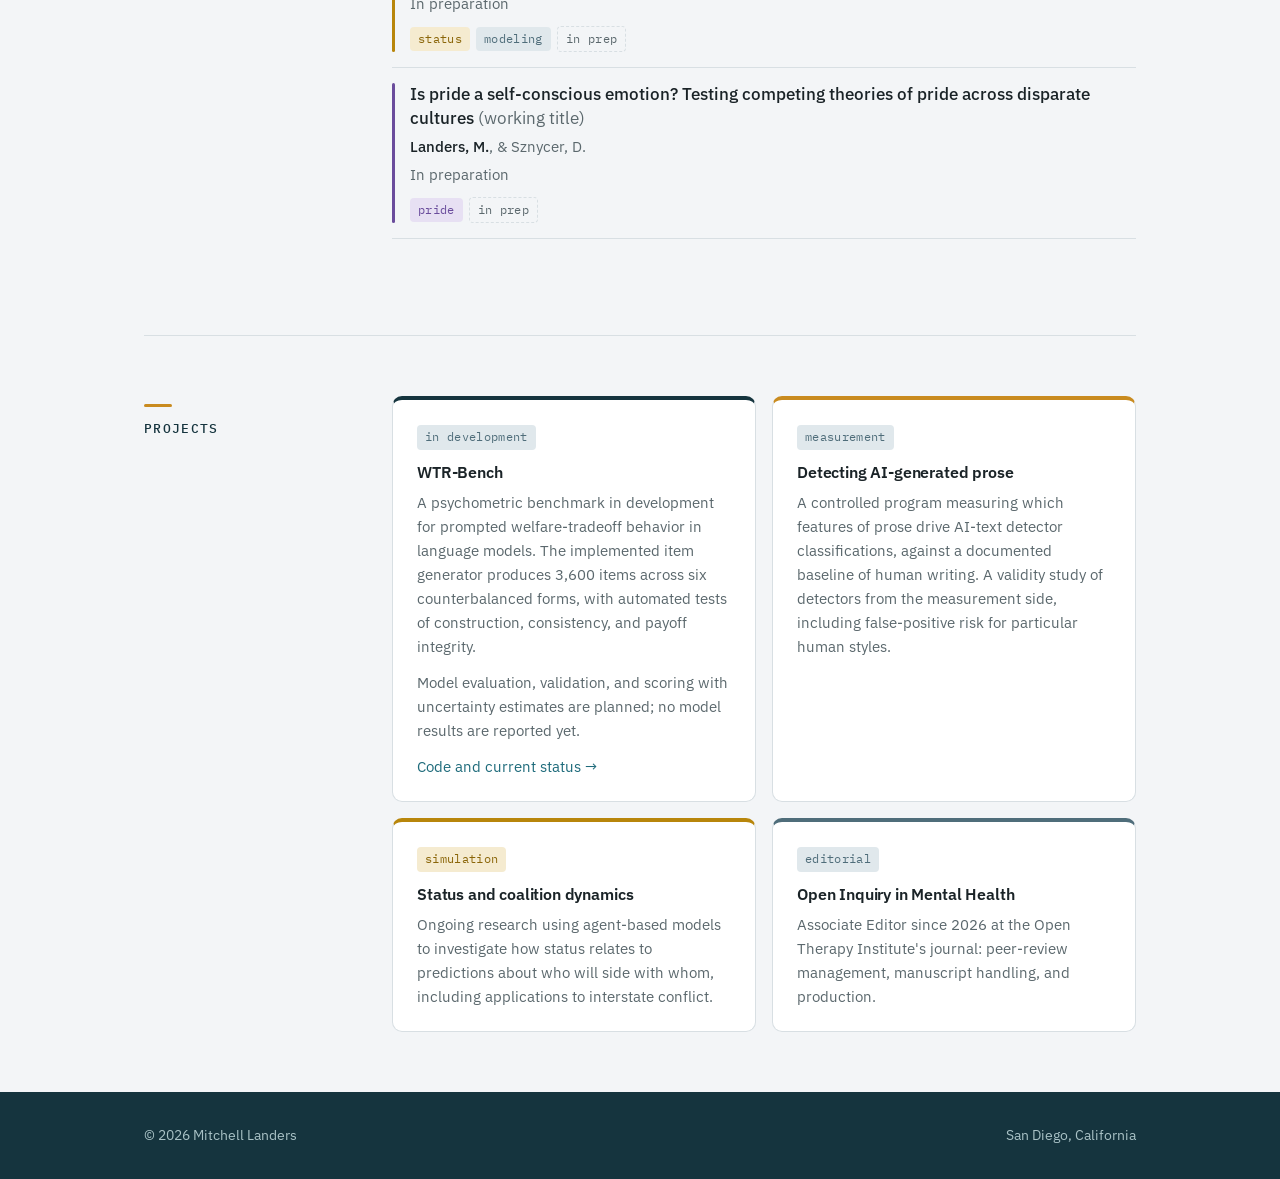
==== commit bf9942aa: "Add shareable pages for published emotion research Provide static summaries and dedicated preview im" ====
--- a/index.html
+++ b/index.html
@@ -286,7 +286,7 @@
             <div class="title"><a href="https://pubmed.ncbi.nlm.nih.gov/40892566/">Green-eyed monster or green-eyed mirage? A new procedure for telling when begrudging others' success is or is not envy</a></div>
             <div class="authors"><b>Landers, M.</b>, &amp; Shaw, A.</div>
             <div class="venue"><i>Emotion</i>, 26(2), 433–449</div>
-            <div class="meta"><span class="tag" data-t="envy">envy</span><span class="tag">methods</span><a href="https://papers.ssrn.com/sol3/papers.cfm?abstract_id=4770388">Preprint →</a></div>
+            <div class="meta"><span class="tag" data-t="envy">envy</span><span class="tag">methods</span><a href="https://papers.ssrn.com/sol3/papers.cfm?abstract_id=4770388">Preprint →</a><a href="papers/green-eyed-monster/">Overview →</a></div>
           </article>
           <article class="pub" data-tags="forgiveness" data-c="forgiveness">
             <div class="title"><a href="https://doi.org/10.1016/j.evolhumbehav.2026.106883">Standing on principle: How moral principles can excuse disloyalty</a></div>
@@ -312,7 +312,7 @@
             <div class="title"><a href="https://pubmed.ncbi.nlm.nih.gov/38252113/">Are self-conscious emotions about the self? Testing competing theories of shame and guilt across two disparate cultures</a></div>
             <div class="authors"><b>Landers, M.</b>*, Sznycer, D.*, &amp; Durkee, P. K. &nbsp;<span style="color:var(--muted)">*joint first authors</span></div>
             <div class="venue"><i>Emotion</i>, 24(5), 1157–1168</div>
-            <div class="meta"><span class="tag" data-t="shame">shame &amp; guilt</span></div>
+            <div class="meta"><span class="tag" data-t="shame">shame &amp; guilt</span><a href="papers/shame-and-guilt/">Overview →</a></div>
           </article>
           <article class="pub" data-tags="shame" data-c="shame">
             <div class="title"><a href="https://doi.org/10.1093/oxfordhb/9780197544754.013.8">Shame</a></div>
@@ -350,7 +350,7 @@
             <div class="title"><a href="https://doi.org/10.1017/ehs.2022.43">The evolution of shame and its display</a></div>
             <div class="authors"><b>Landers, M.</b>, &amp; Sznycer, D.</div>
             <div class="venue"><i>Evolutionary Human Sciences</i>, 4, e45</div>
-            <div class="meta"><span class="tag" data-t="shame">shame</span><span class="tag" data-t="status">status</span></div>
+            <div class="meta"><span class="tag" data-t="shame">shame</span><span class="tag" data-t="status">status</span><a href="papers/evolution-of-shame/">Overview →</a></div>
           </article>
         </div>
 
@@ -478,3 +478,4 @@
 </body>
 </html>
 
+
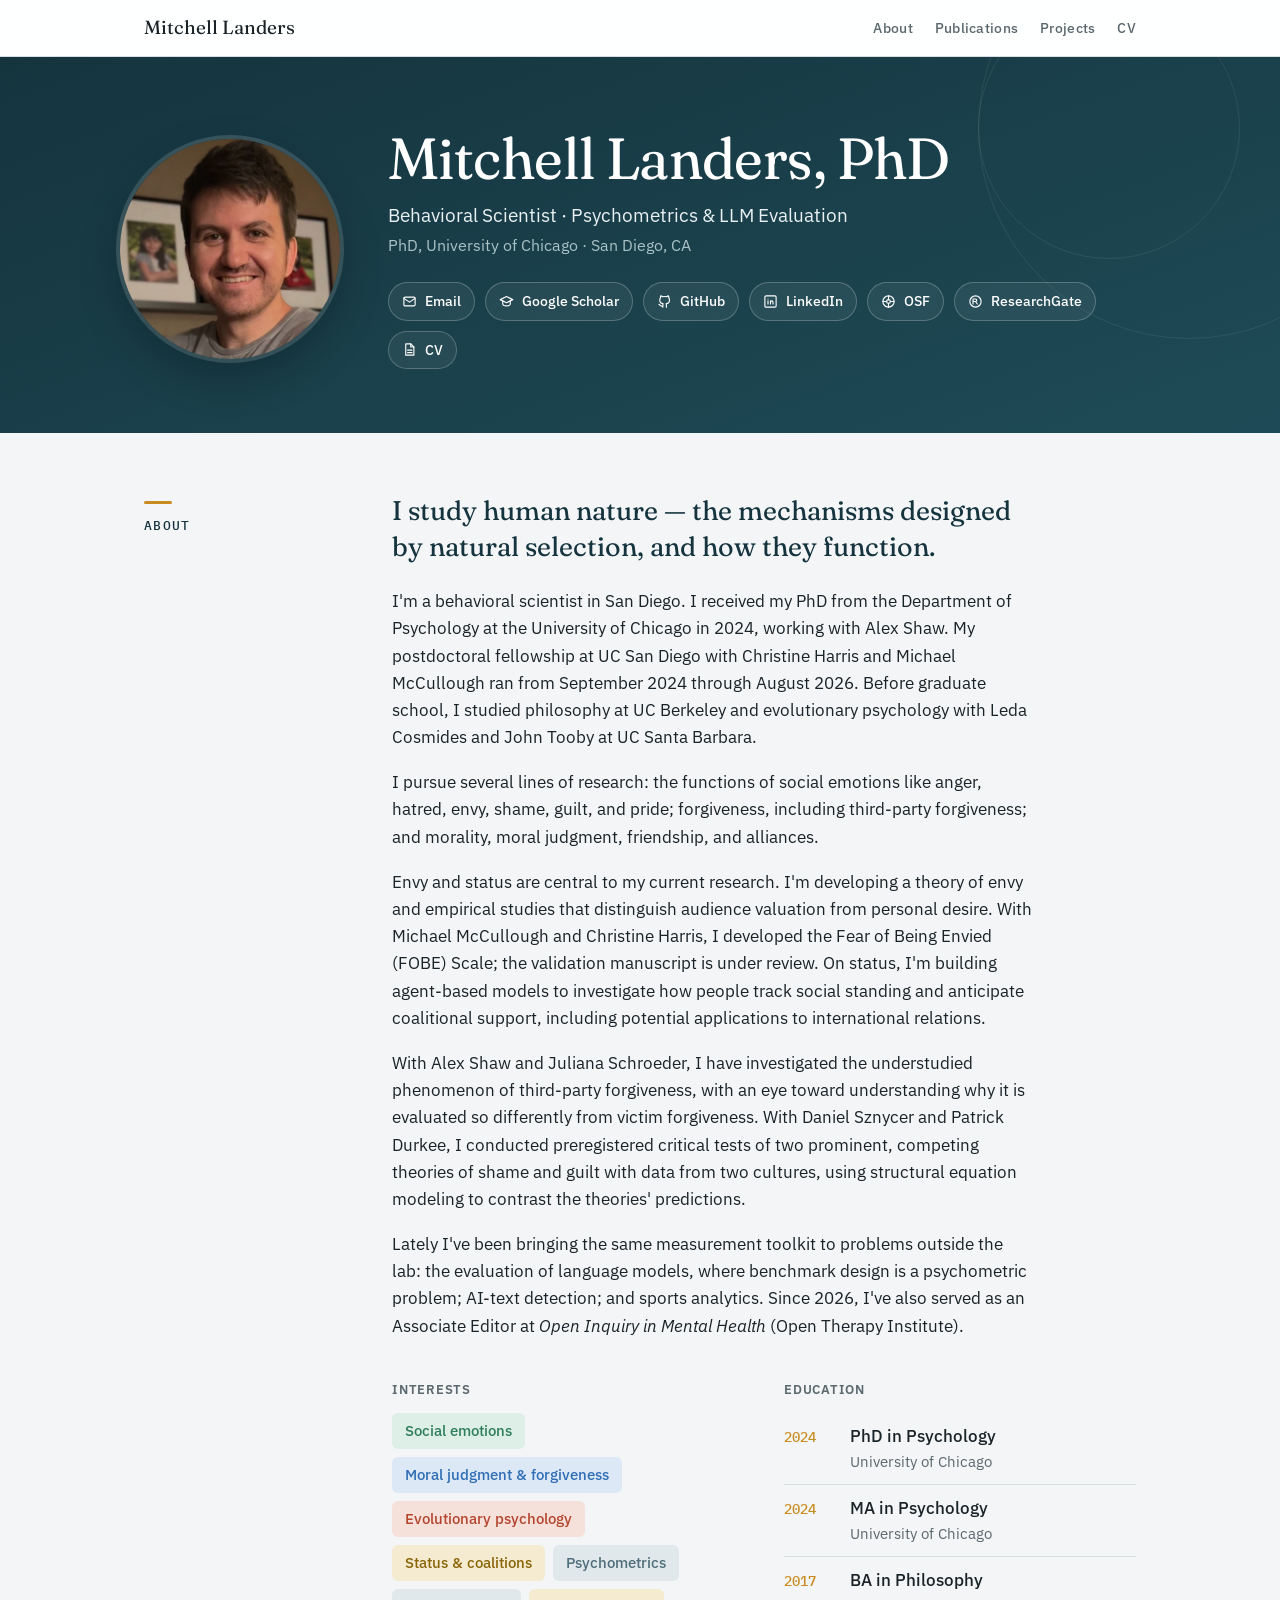
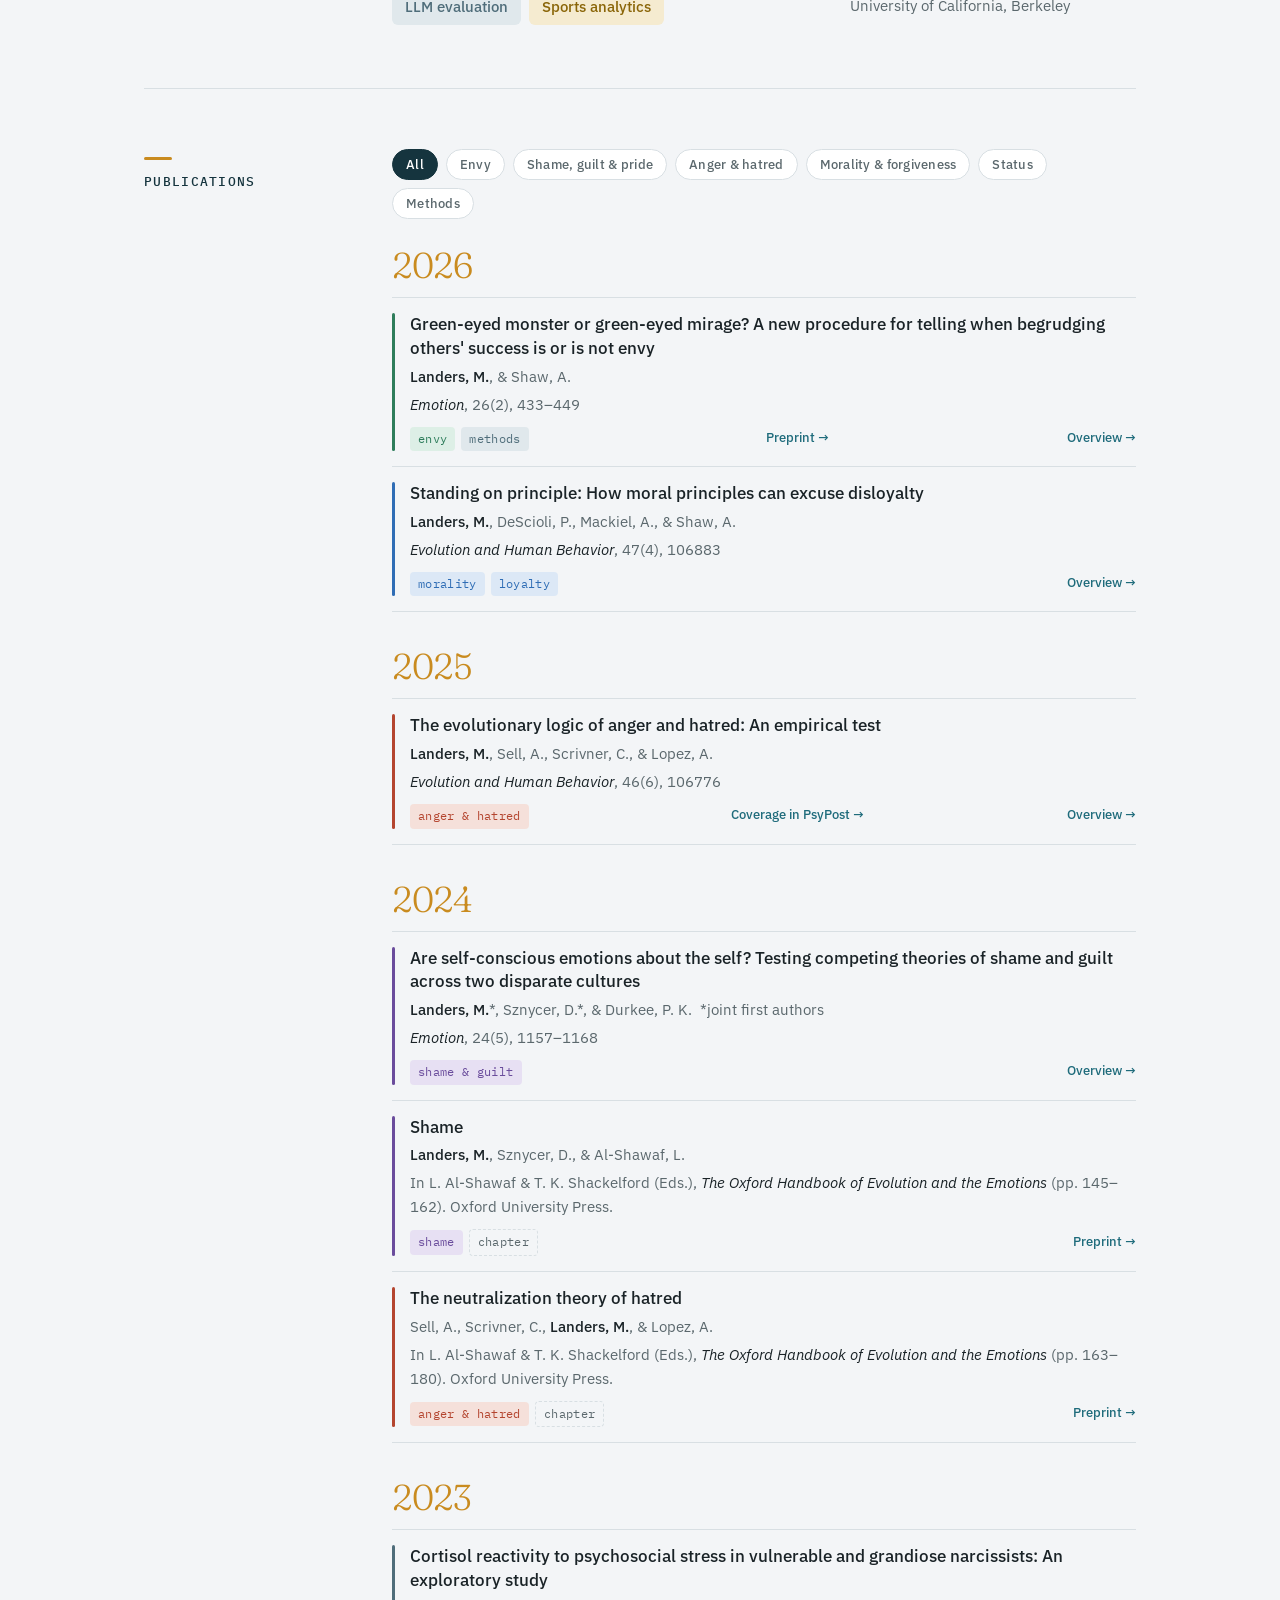
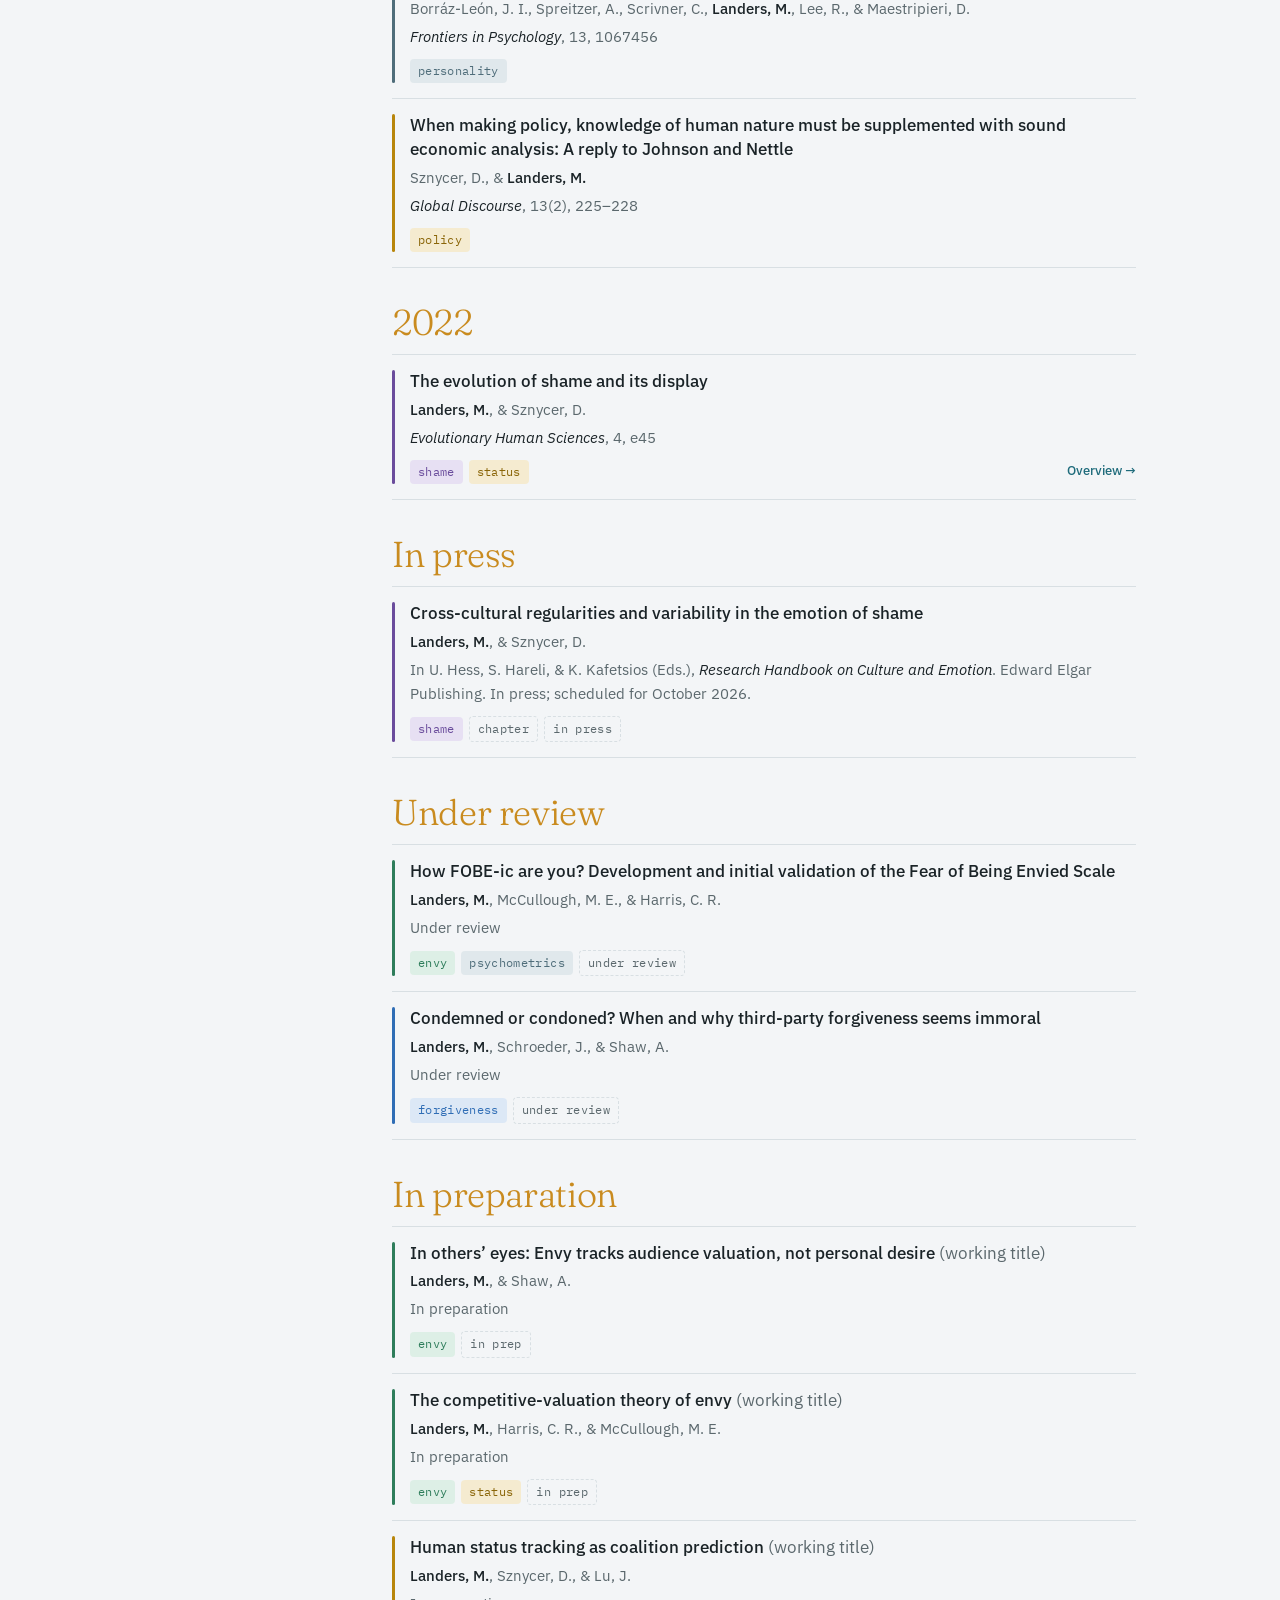
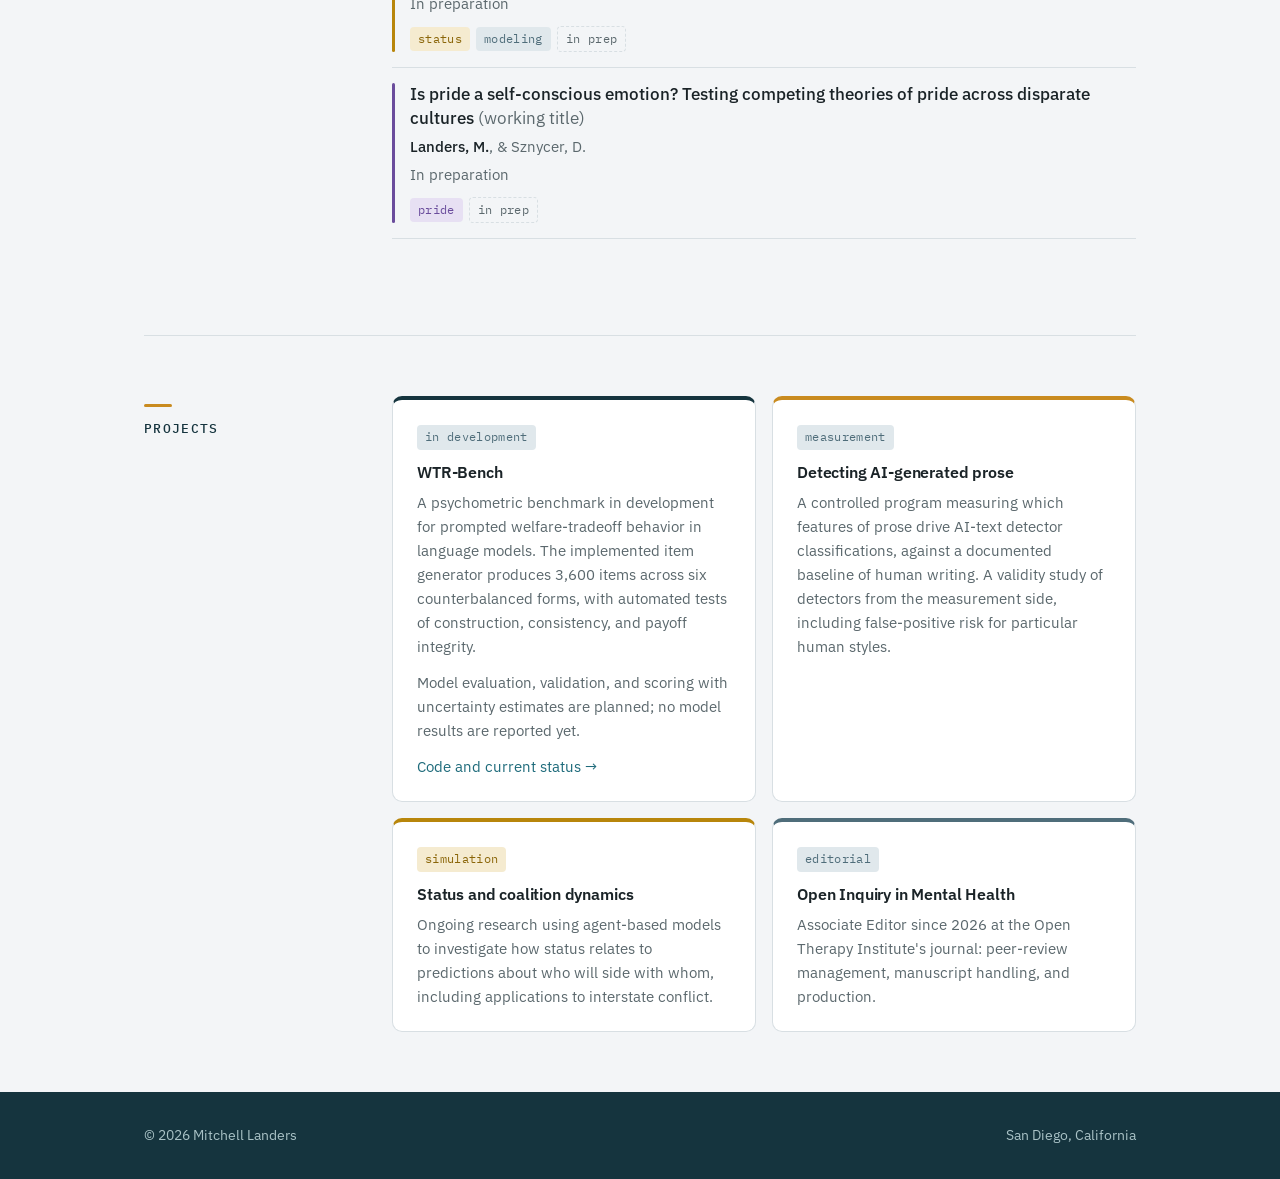
==== commit 7723926d: "Add sharing pages for anger, hatred, and moral principle research Create dedicated paper pages and p" ====
--- a/index.html
+++ b/index.html
@@ -292,7 +292,7 @@
             <div class="title"><a href="https://doi.org/10.1016/j.evolhumbehav.2026.106883">Standing on principle: How moral principles can excuse disloyalty</a></div>
             <div class="authors"><b>Landers, M.</b>, DeScioli, P., Mackiel, A., &amp; Shaw, A.</div>
             <div class="venue"><i>Evolution and Human Behavior</i>, 47(4), 106883</div>
-            <div class="meta"><span class="tag" data-t="forgive">morality</span><span class="tag" data-t="forgive">loyalty</span></div>
+            <div class="meta"><span class="tag" data-t="forgive">morality</span><span class="tag" data-t="forgive">loyalty</span><a href="papers/standing-on-principle/">Overview →</a></div>
           </article>
         </div>
 
@@ -302,7 +302,7 @@
             <div class="title"><a href="https://doi.org/10.1016/j.evolhumbehav.2025.106776">The evolutionary logic of anger and hatred: An empirical test</a></div>
             <div class="authors"><b>Landers, M.</b>, Sell, A., Scrivner, C., &amp; Lopez, A.</div>
             <div class="venue"><i>Evolution and Human Behavior</i>, 46(6), 106776</div>
-            <div class="meta"><span class="tag" data-t="anger">anger &amp; hatred</span><a href="https://www.psypost.org/new-psychology-research-shows-that-hatred-is-not-just-intense-anger/">Coverage in PsyPost →</a></div>
+            <div class="meta"><span class="tag" data-t="anger">anger &amp; hatred</span><a href="https://www.psypost.org/new-psychology-research-shows-that-hatred-is-not-just-intense-anger/">Coverage in PsyPost →</a><a href="papers/anger-and-hatred/">Overview →</a></div>
           </article>
         </div>
 
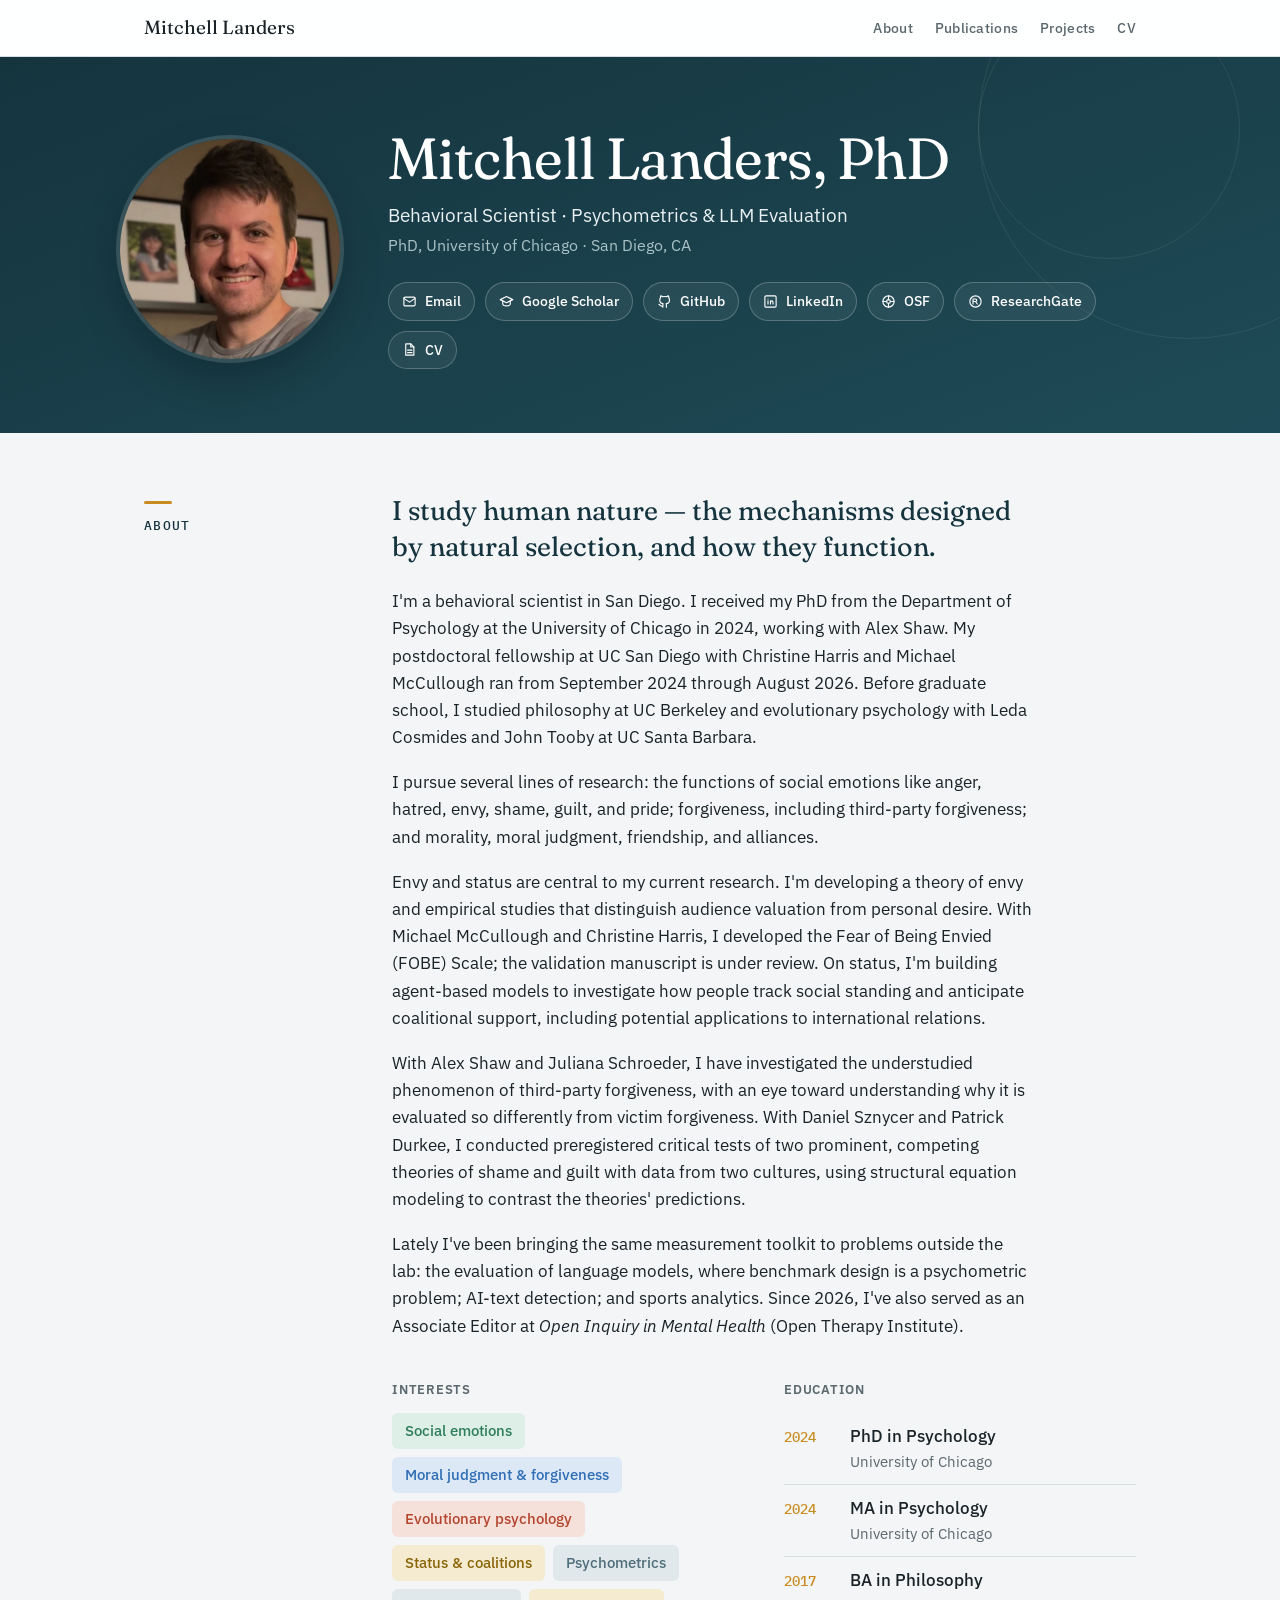
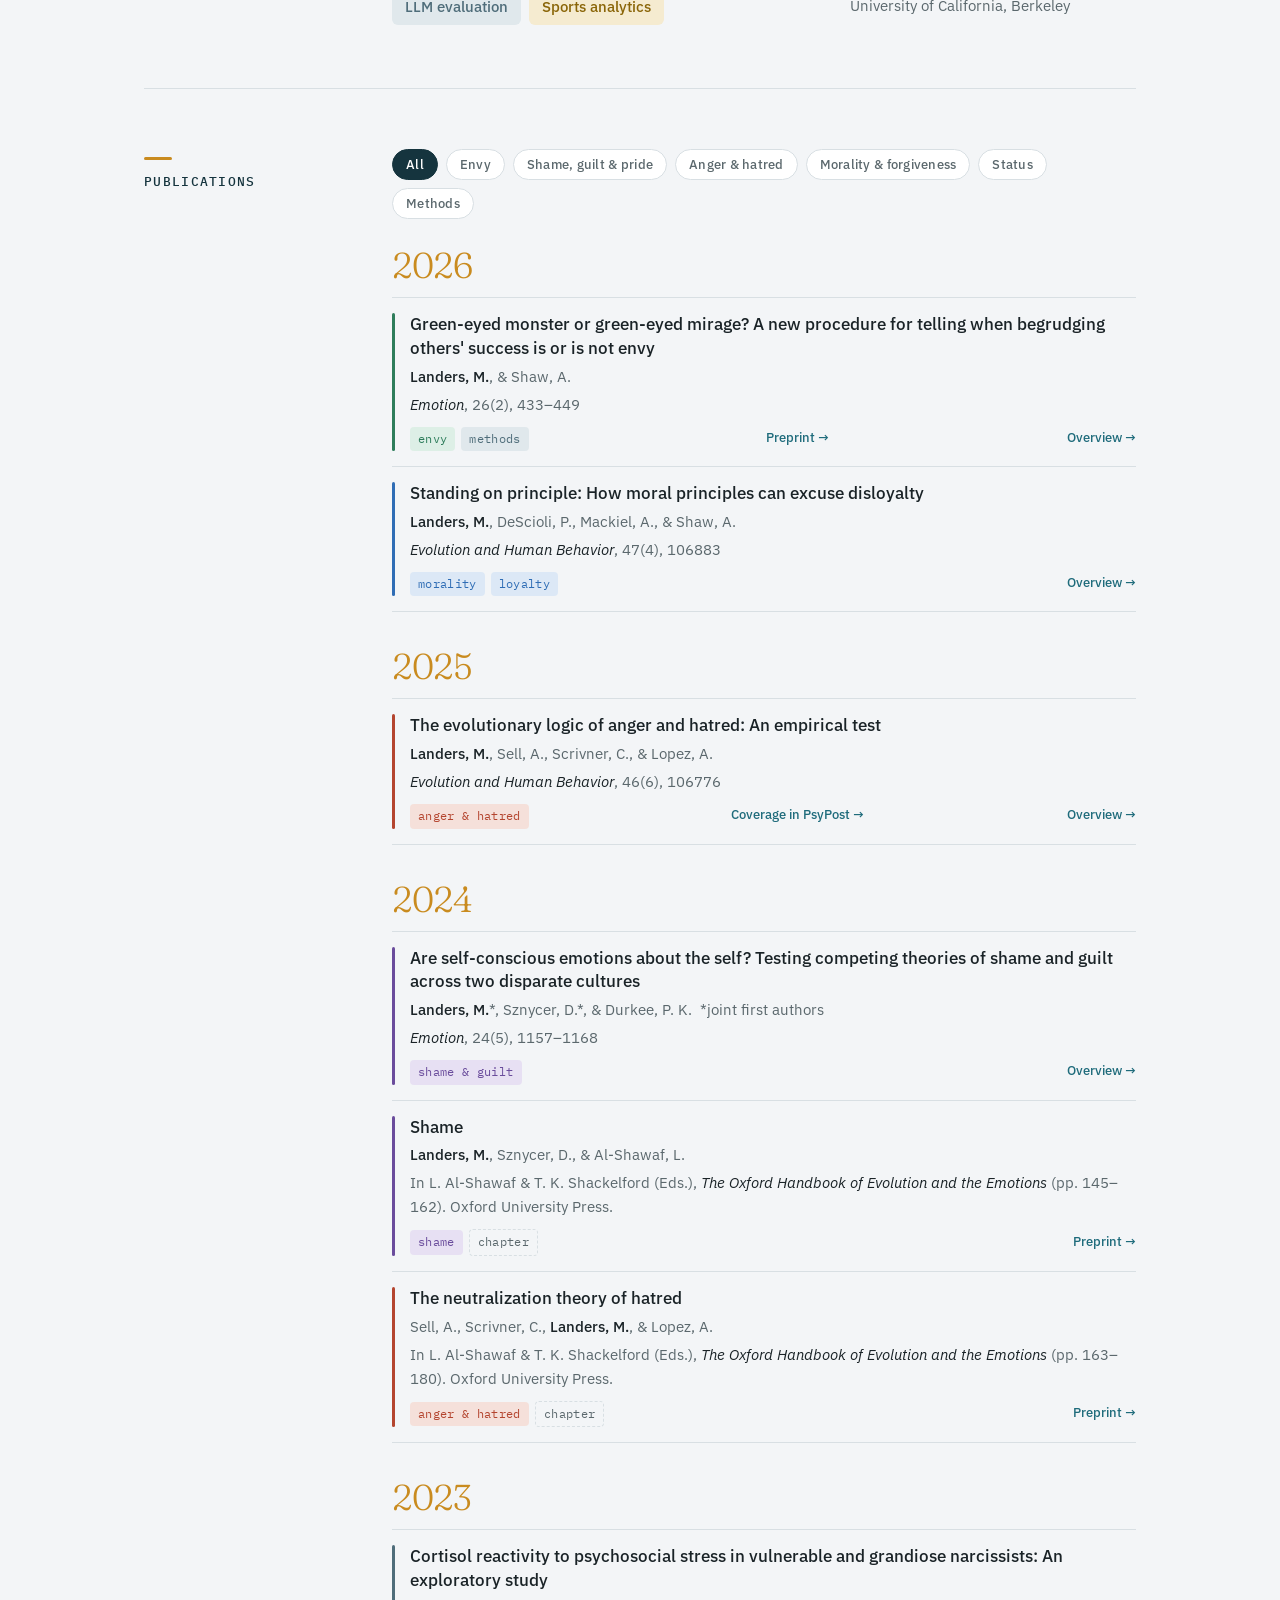
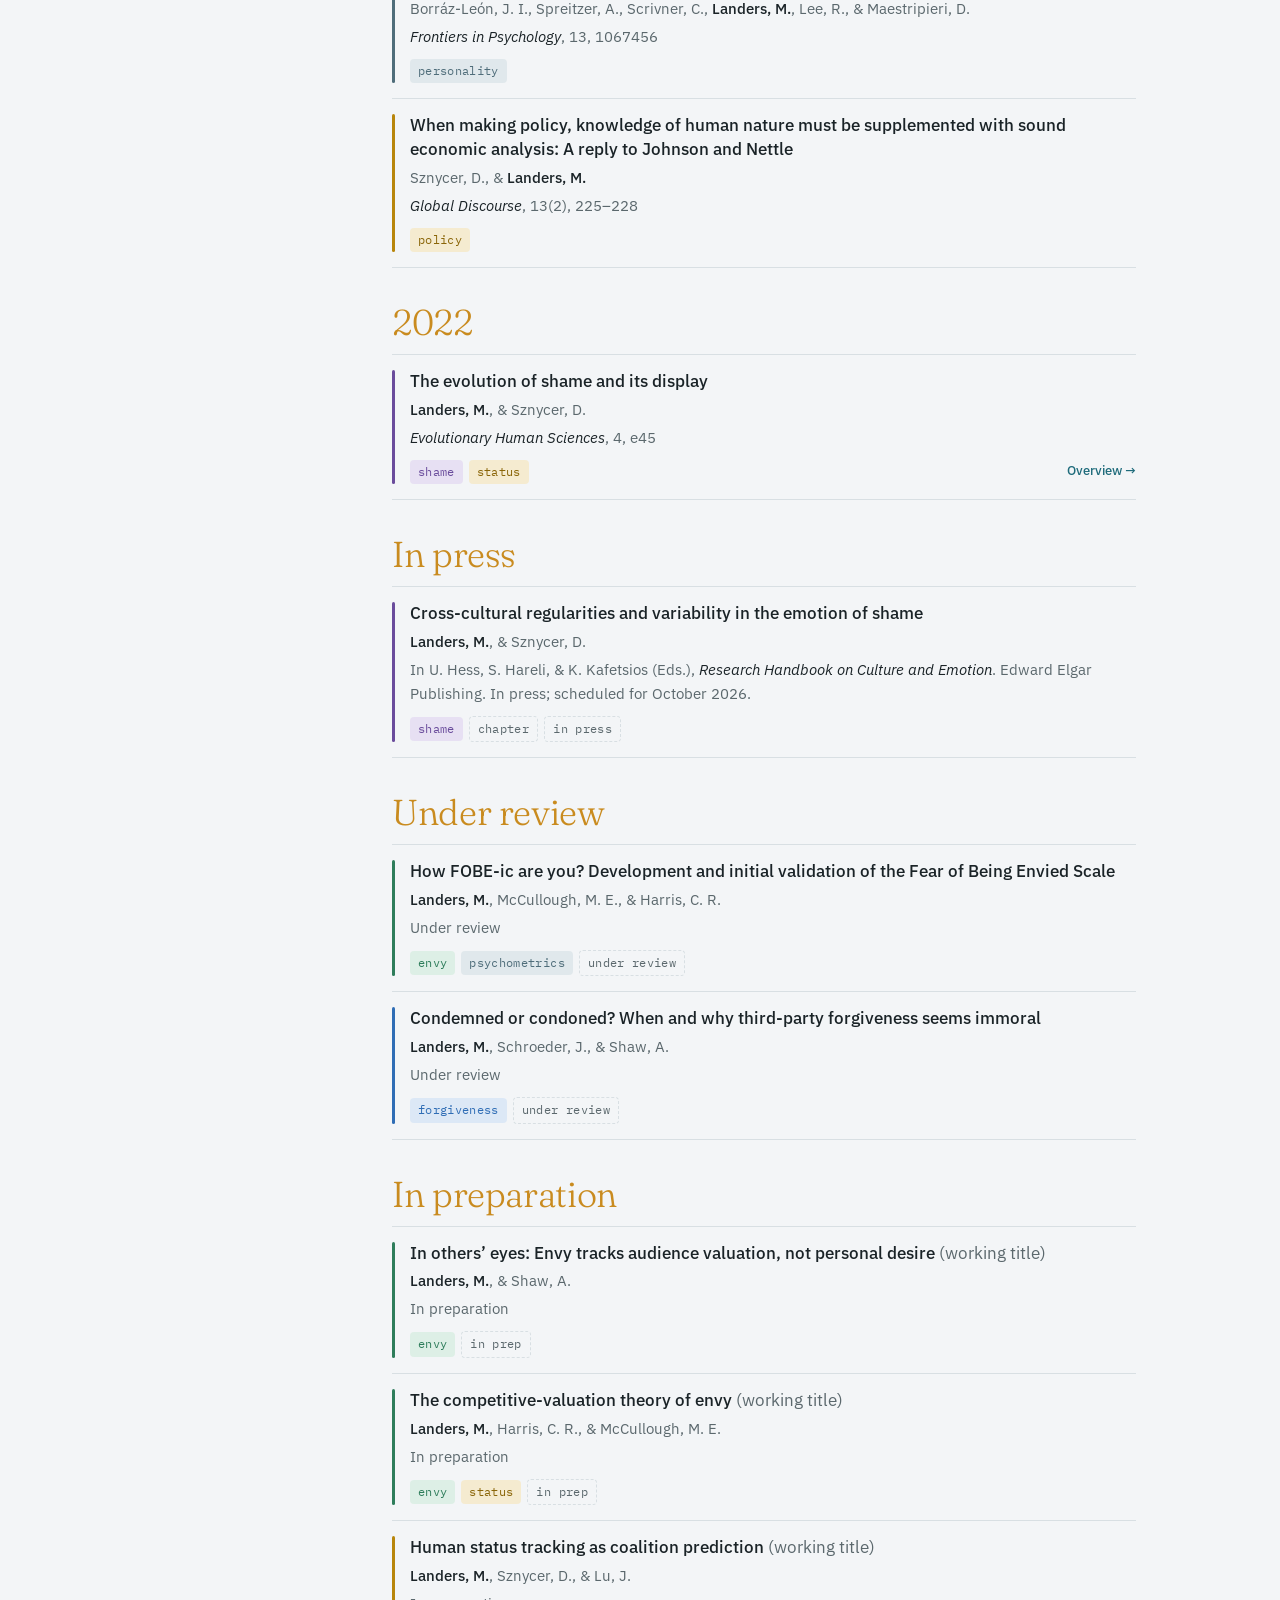
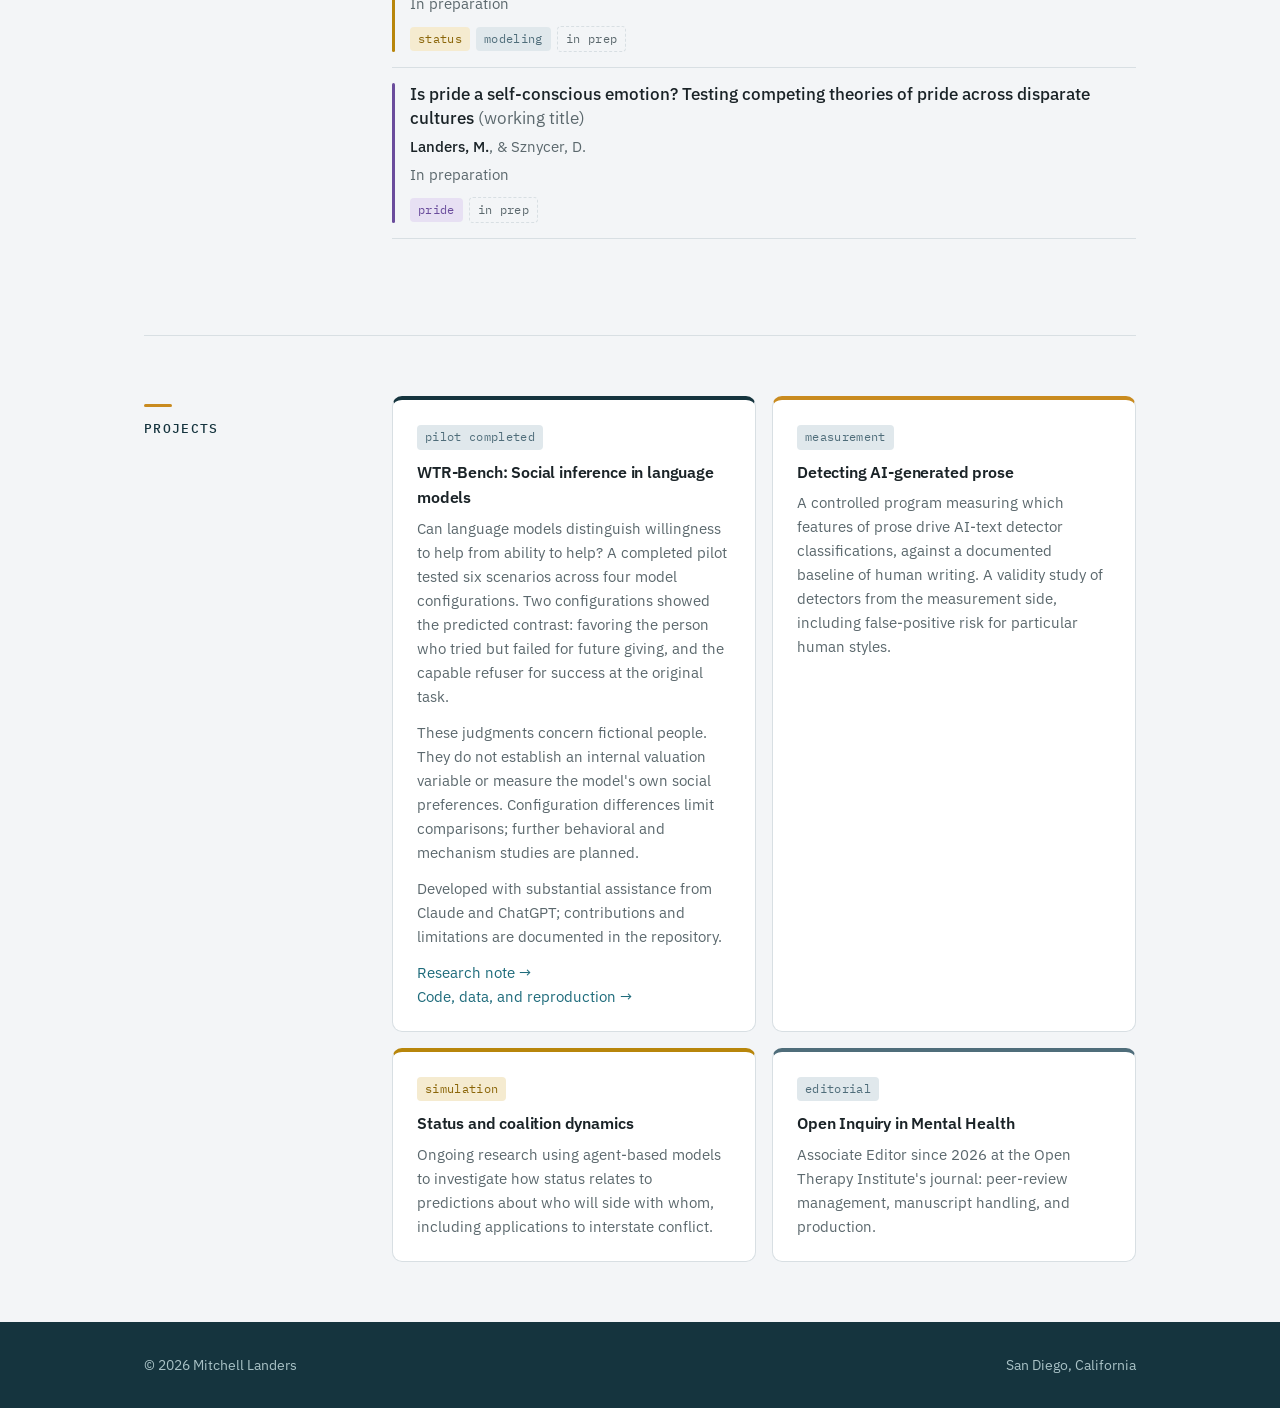
==== commit 853d41bf: "Update WTR-Bench project card with completed pilot results and evidence links" ====
--- a/index.html
+++ b/index.html
@@ -9,15 +9,16 @@
 <meta property="og:description" content="Research, publications, and projects in behavioral science, psychometrics, and AI evaluation.">
 <meta property="og:type" content="website">
 <meta property="og:url" content="https://msblanders.github.io/website/">
-<meta property="og:image" content="https://msblanders.github.io/website/files/social-preview.png">
+<meta property="og:image" content="https://msblanders.github.io/website/files/social-preview-v2.png">
+<meta property="og:image:secure_url" content="https://msblanders.github.io/website/files/social-preview-v2.png">
 <meta property="og:image:type" content="image/png">
-<meta property="og:image:width" content="1200">
-<meta property="og:image:height" content="630">
+<meta property="og:image:width" content="2400">
+<meta property="og:image:height" content="1260">
 <meta property="og:image:alt" content="Mitchell Landers, PhD — Behavioral Science · Psychometrics · AI Evaluation. Research, publications, and projects.">
 <meta name="twitter:card" content="summary_large_image">
 <meta name="twitter:title" content="Mitchell Landers, PhD">
 <meta name="twitter:description" content="Research, publications, and projects in behavioral science, psychometrics, and AI evaluation.">
-<meta name="twitter:image" content="https://msblanders.github.io/website/files/social-preview.png">
+<meta name="twitter:image" content="https://msblanders.github.io/website/files/social-preview-v2.png">
 <meta name="twitter:image:alt" content="Mitchell Landers, PhD — Behavioral Science · Psychometrics · AI Evaluation. Research, publications, and projects.">
 <link rel="canonical" href="https://msblanders.github.io/website/">
 <link rel="preconnect" href="https://fonts.googleapis.com">
@@ -417,11 +418,12 @@
       <h2>Projects</h2>
       <div class="projects">
         <div class="card" data-c="deep">
-          <span class="tag">in development</span>
-          <h3>WTR-Bench</h3>
-          <p>A psychometric benchmark in development for prompted welfare-tradeoff behavior in language models. The implemented item generator produces 3,600 items across six counterbalanced forms, with automated tests of construction, consistency, and payoff integrity.</p>
-          <p>Model evaluation, validation, and scoring with uncertainty estimates are planned; no model results are reported yet.</p>
-          <p><a href="https://github.com/msblanders/wtr-bench">Code and current status →</a></p>
+          <span class="tag">pilot completed</span>
+          <h3>WTR-Bench: Social inference in language models</h3>
+          <p>Can language models distinguish willingness to help from ability to help? A completed pilot tested six scenarios across four model configurations. Two configurations showed the predicted contrast: favoring the person who tried but failed for future giving, and the capable refuser for success at the original task.</p>
+          <p>These judgments concern fictional people. They do not establish an internal valuation variable or measure the model's own social preferences. Configuration differences limit comparisons; further behavioral and mechanism studies are planned.</p>
+          <p>Developed with substantial assistance from Claude and ChatGPT; contributions and limitations are documented in the repository.</p>
+          <p><a href="https://github.com/msblanders/wtr-bench/blob/main/docs/research-note-v1.md">Research note →</a><br><a href="https://github.com/msblanders/wtr-bench">Code, data, and reproduction →</a></p>
         </div>
         <div class="card" data-c="amber">
           <span class="tag">measurement</span>
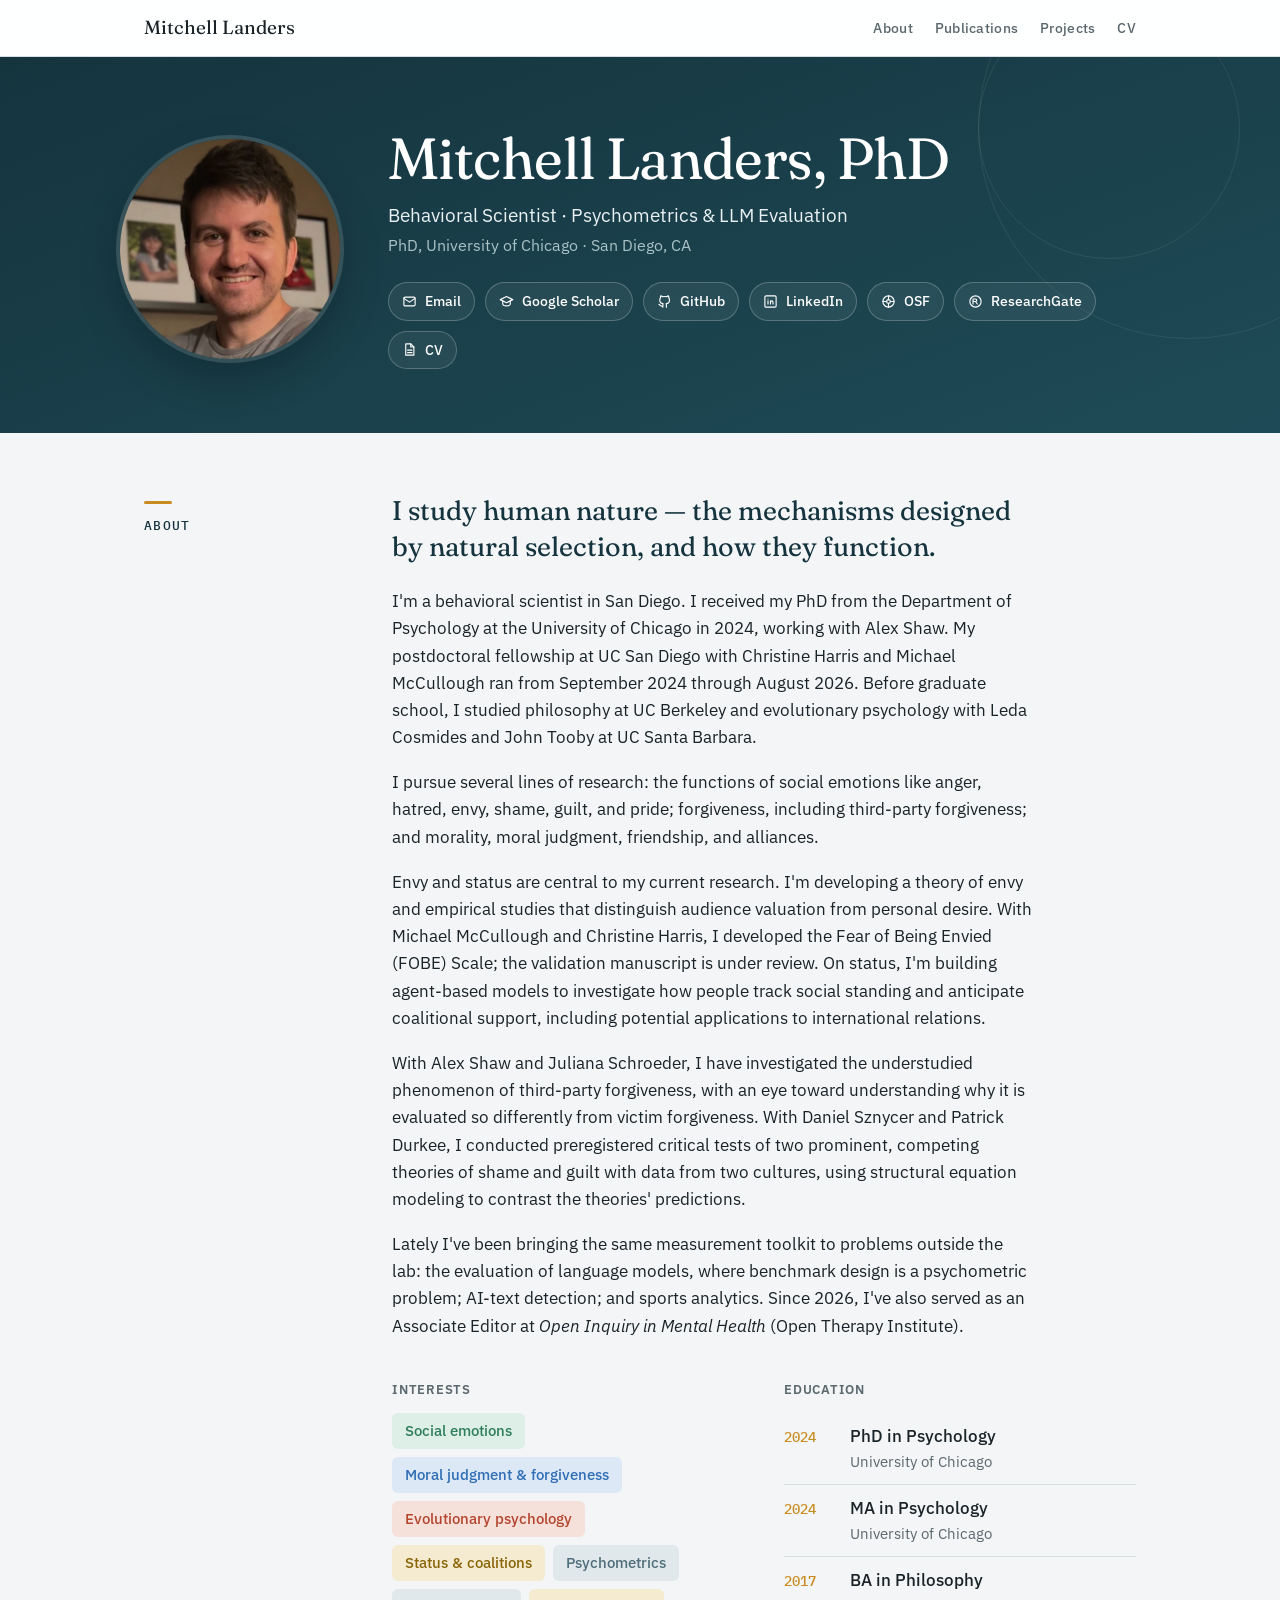
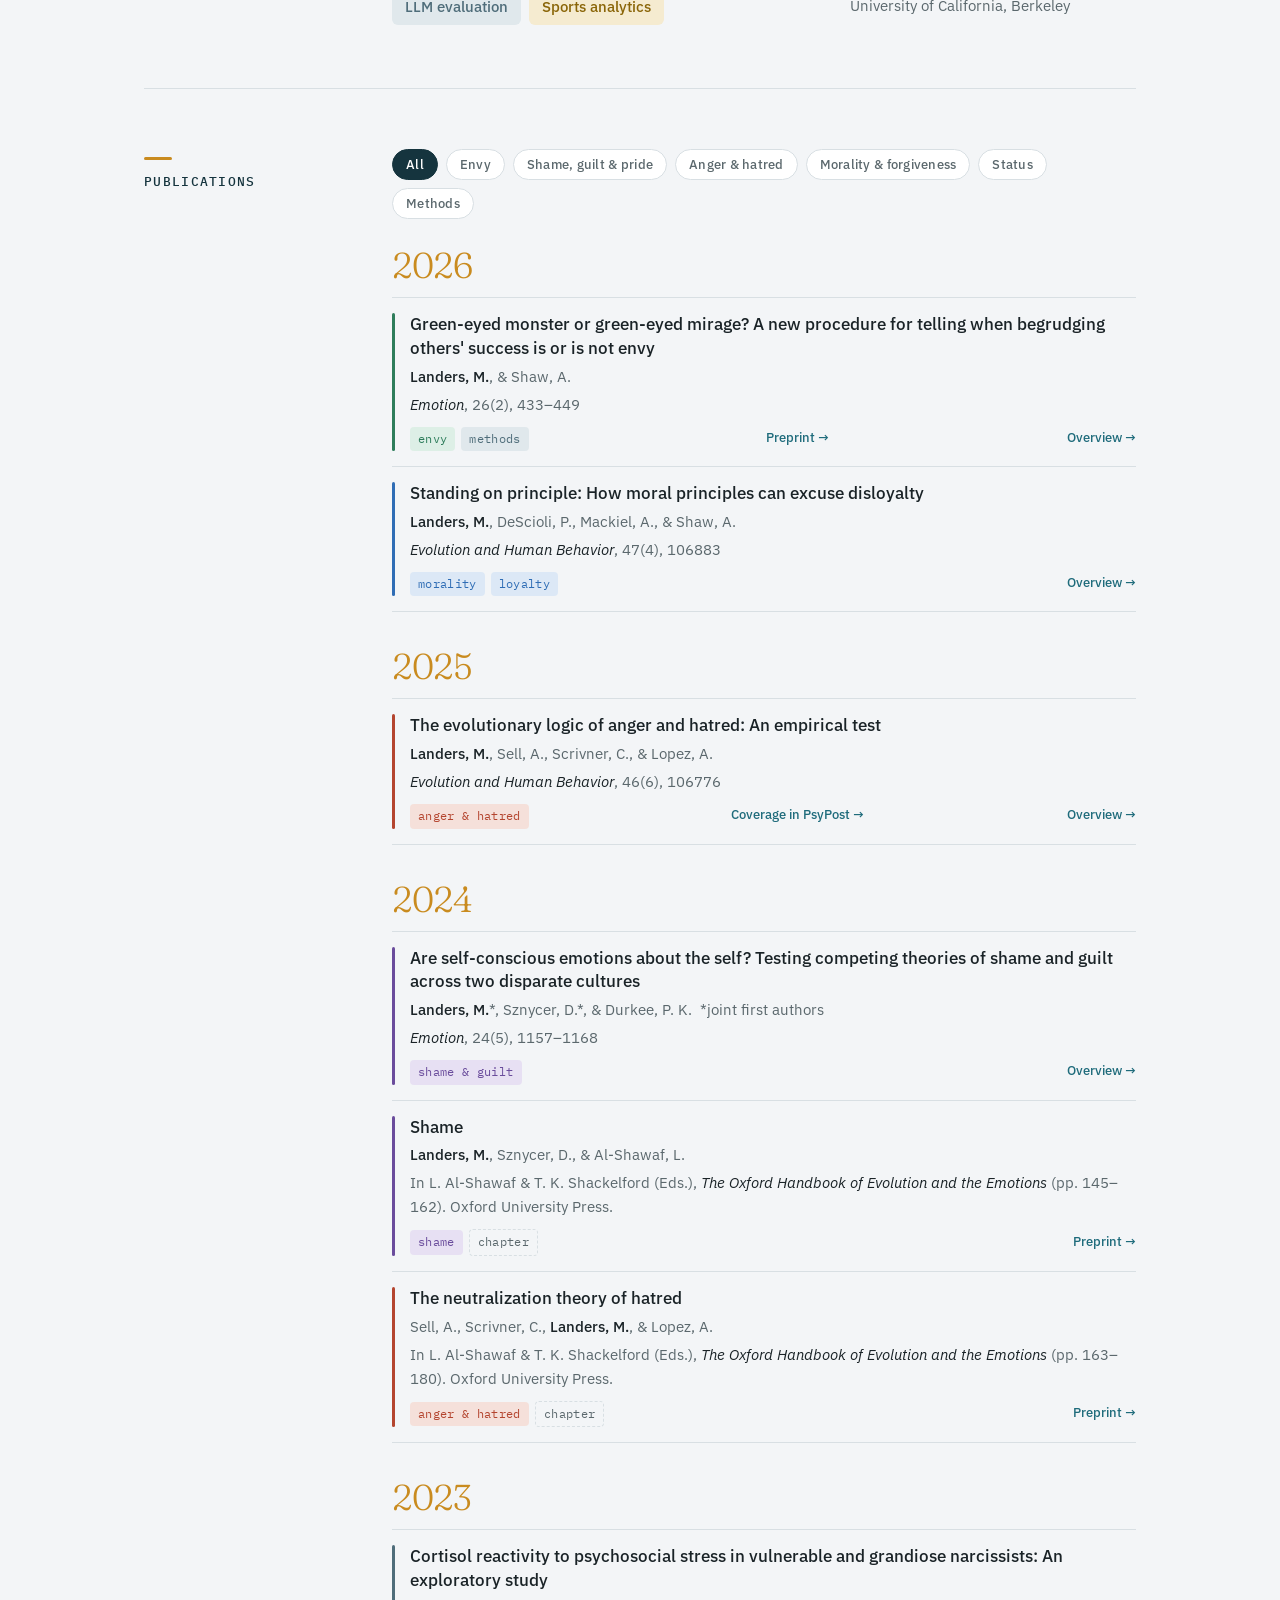
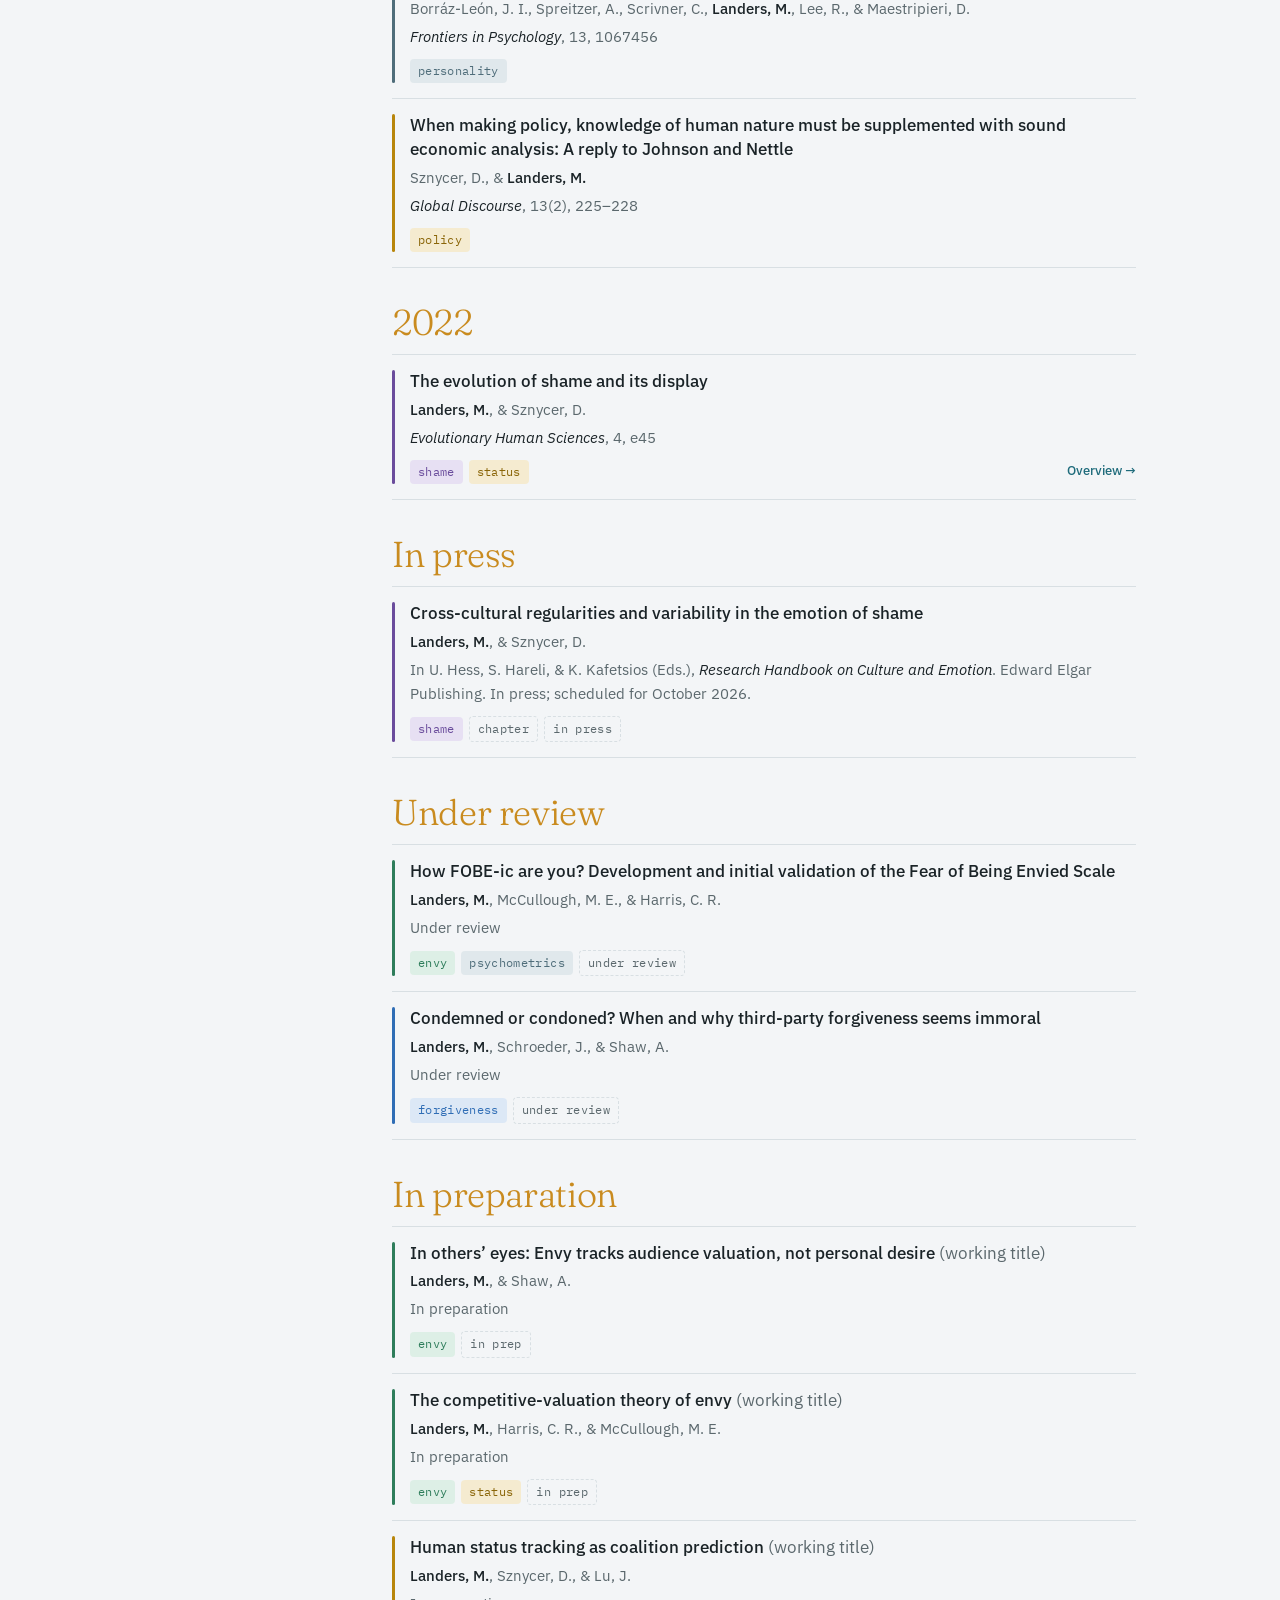
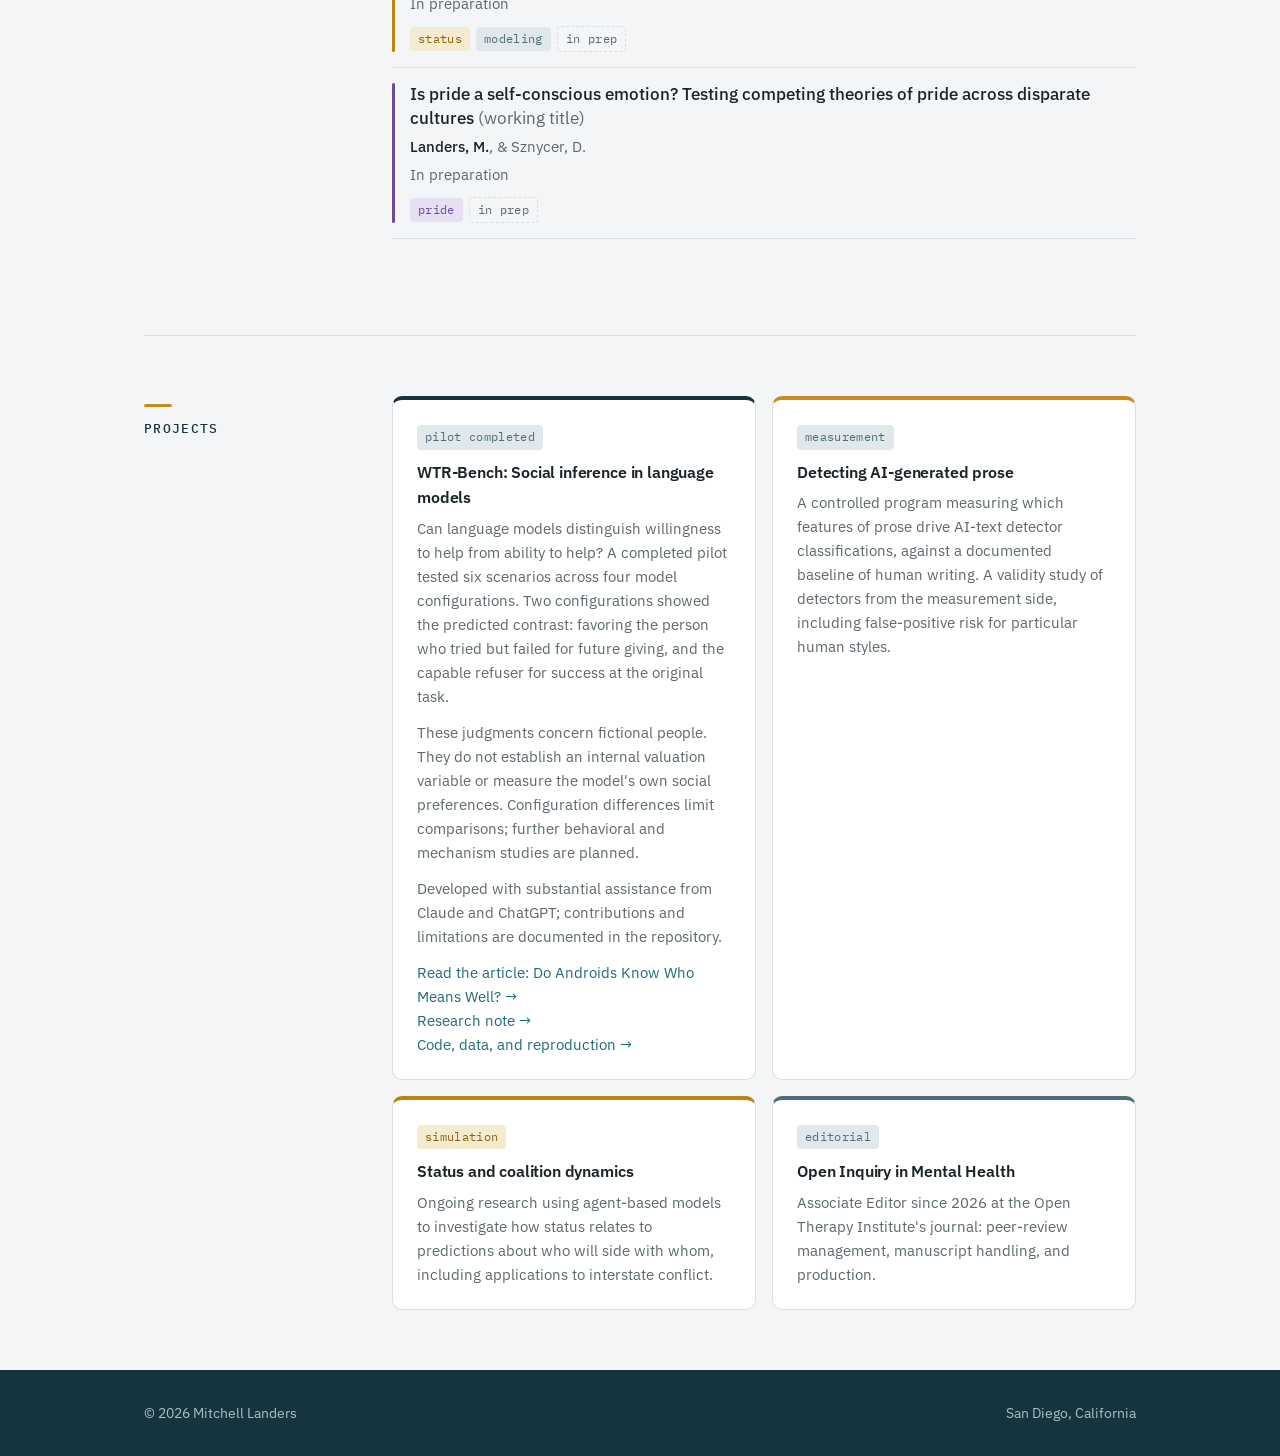
==== commit 029a4d62: "Publish final Do Androids Know Who Means Well article" ====
--- a/index.html
+++ b/index.html
@@ -423,7 +423,7 @@
           <p>Can language models distinguish willingness to help from ability to help? A completed pilot tested six scenarios across four model configurations. Two configurations showed the predicted contrast: favoring the person who tried but failed for future giving, and the capable refuser for success at the original task.</p>
           <p>These judgments concern fictional people. They do not establish an internal valuation variable or measure the model's own social preferences. Configuration differences limit comparisons; further behavioral and mechanism studies are planned.</p>
           <p>Developed with substantial assistance from Claude and ChatGPT; contributions and limitations are documented in the repository.</p>
-          <p><a href="https://github.com/msblanders/wtr-bench/blob/main/docs/research-note-v1.md">Research note →</a><br><a href="https://github.com/msblanders/wtr-bench">Code, data, and reproduction →</a></p>
+          <p><a href="articles/do-androids-know-who-means-well/">Read the article: Do Androids Know Who Means Well? →</a><br><a href="https://github.com/msblanders/wtr-bench/blob/main/docs/research-note-v1.md">Research note →</a><br><a href="https://github.com/msblanders/wtr-bench">Code, data, and reproduction →</a></p>
         </div>
         <div class="card" data-c="amber">
           <span class="tag">measurement</span>
@@ -481,3 +481,4 @@
 </html>
 
 
+
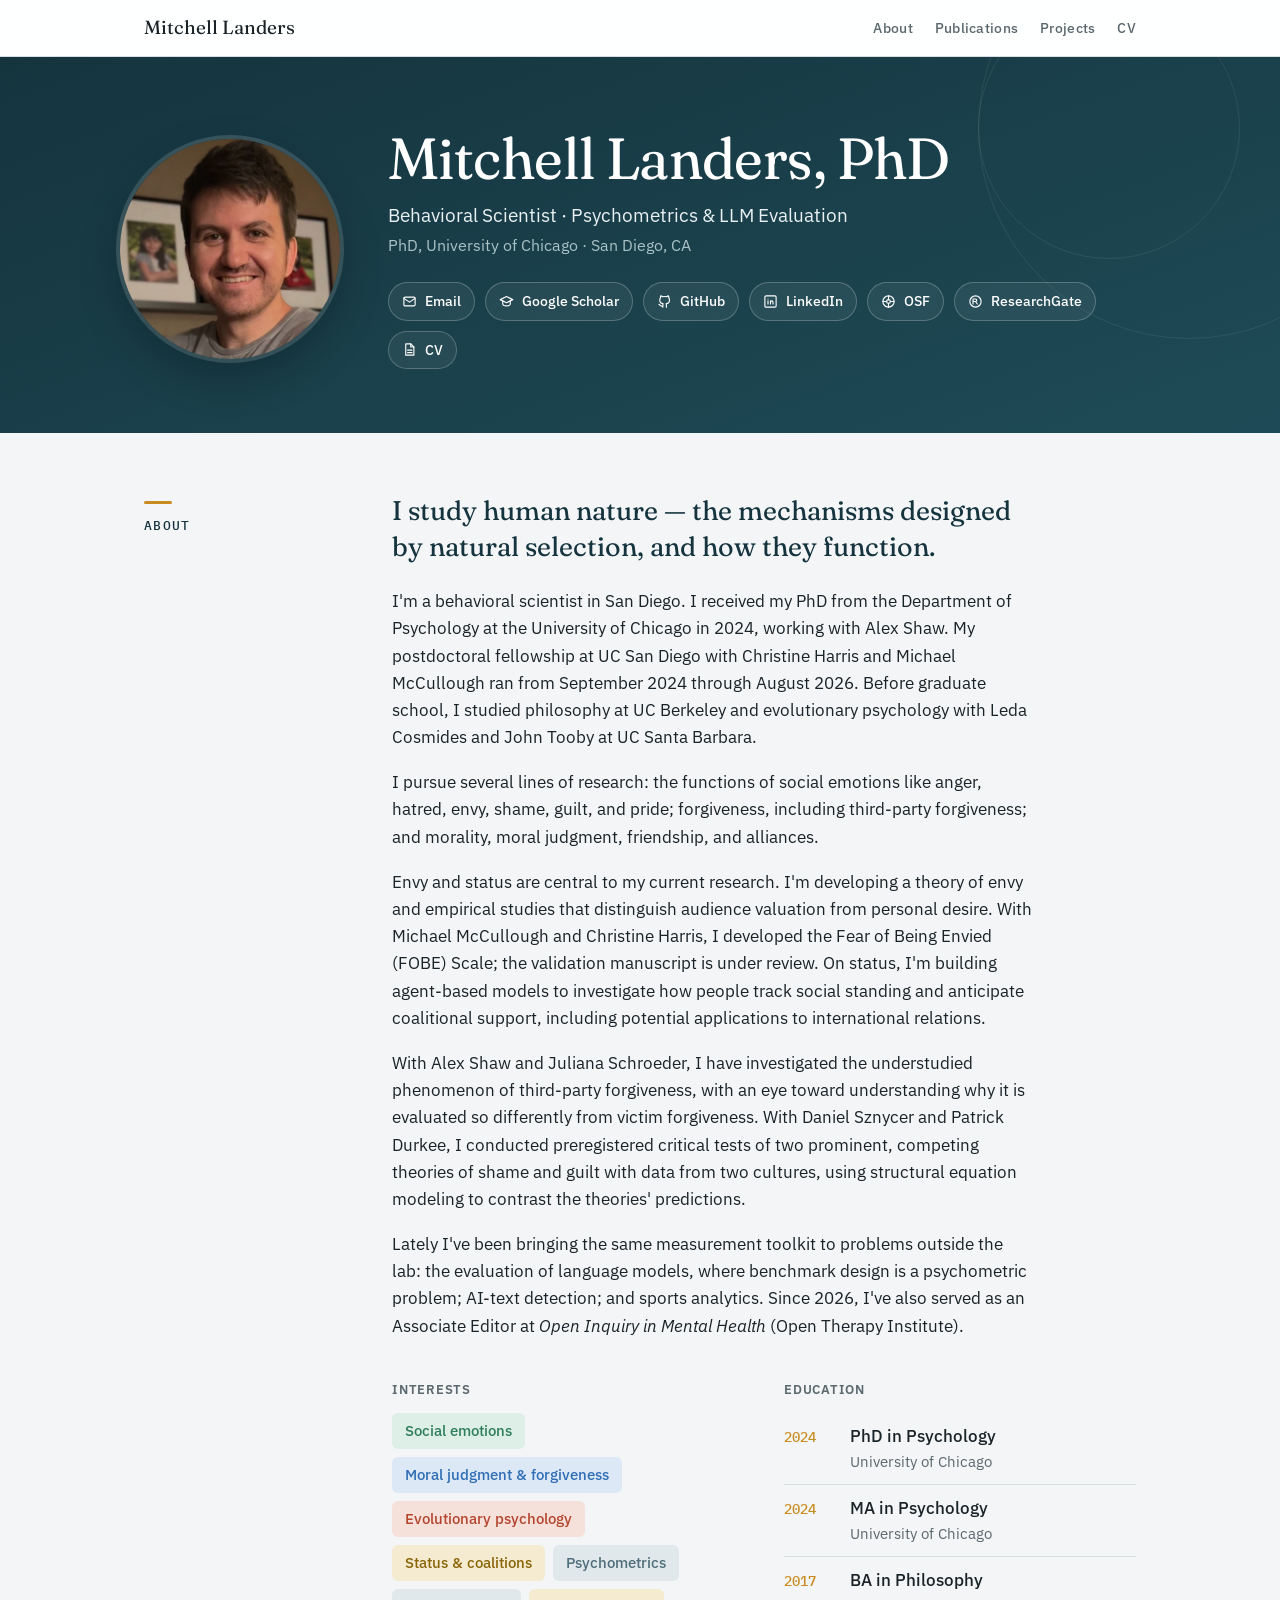
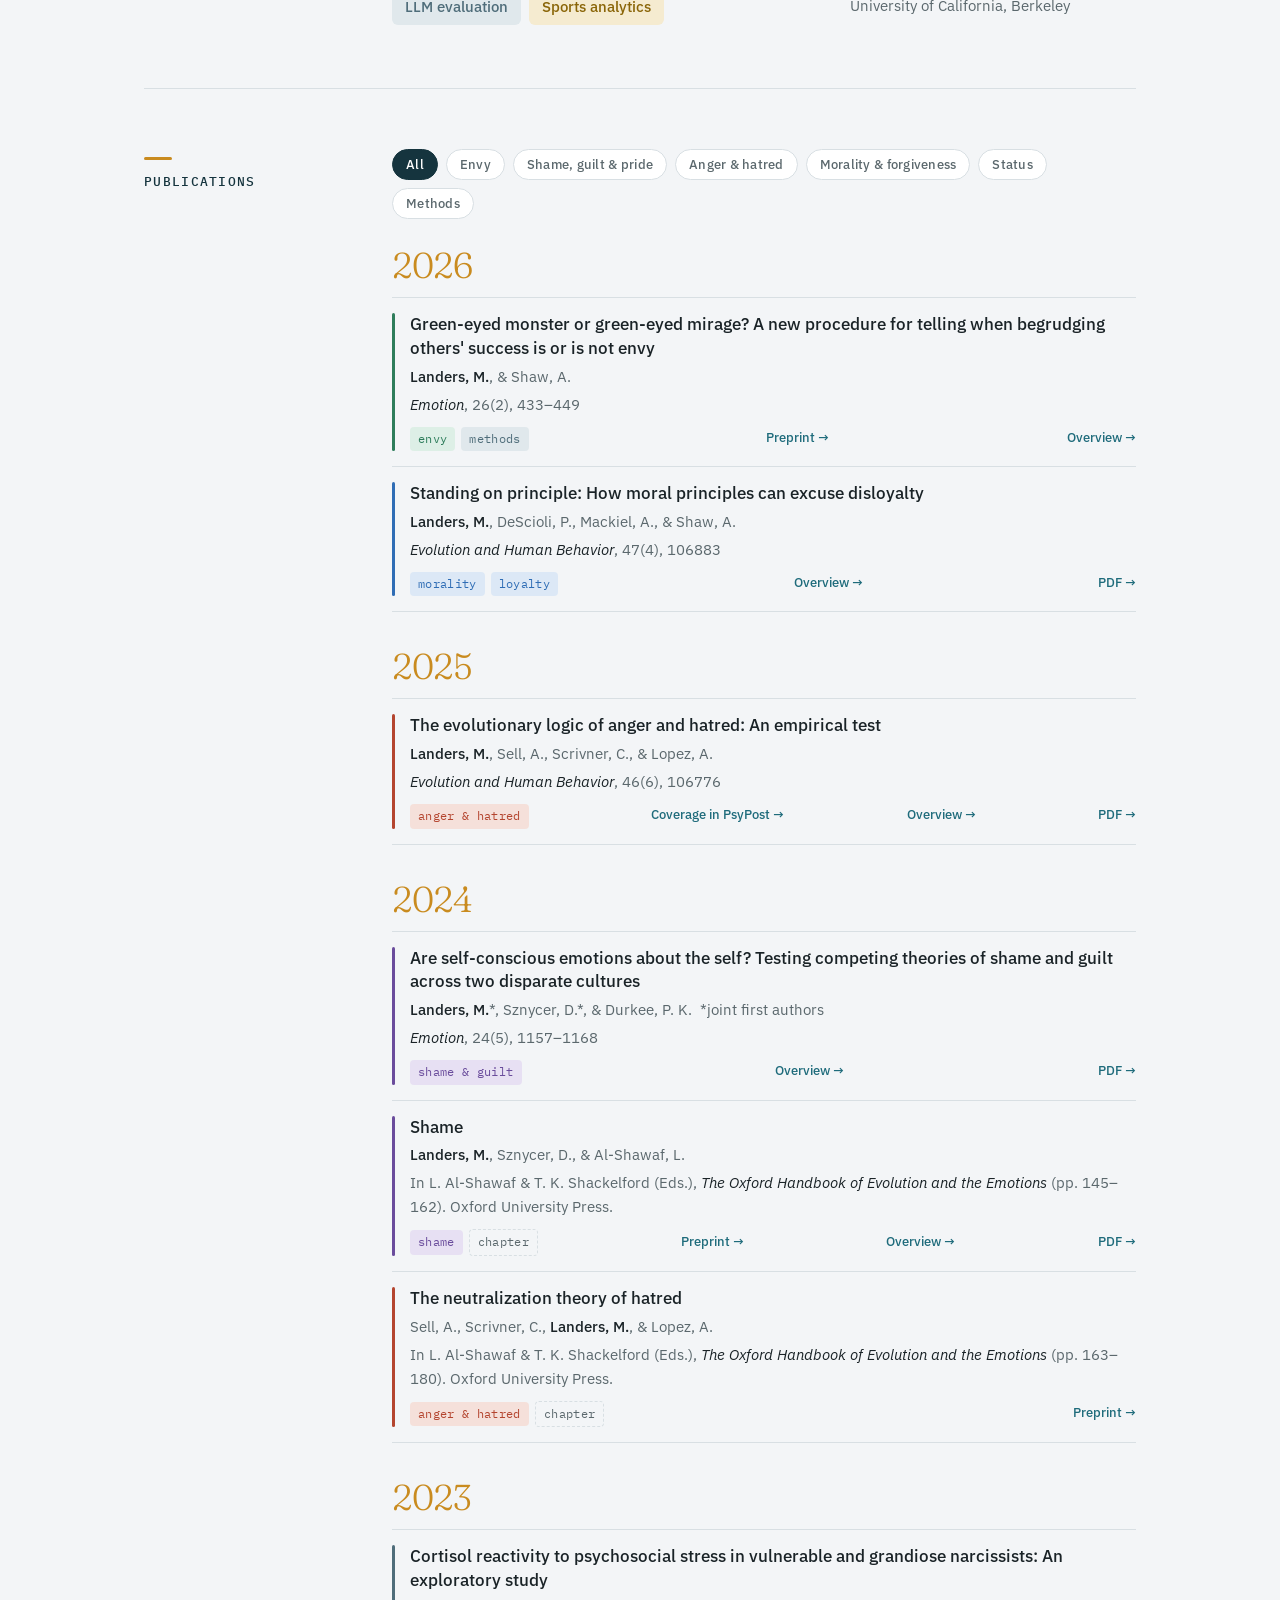
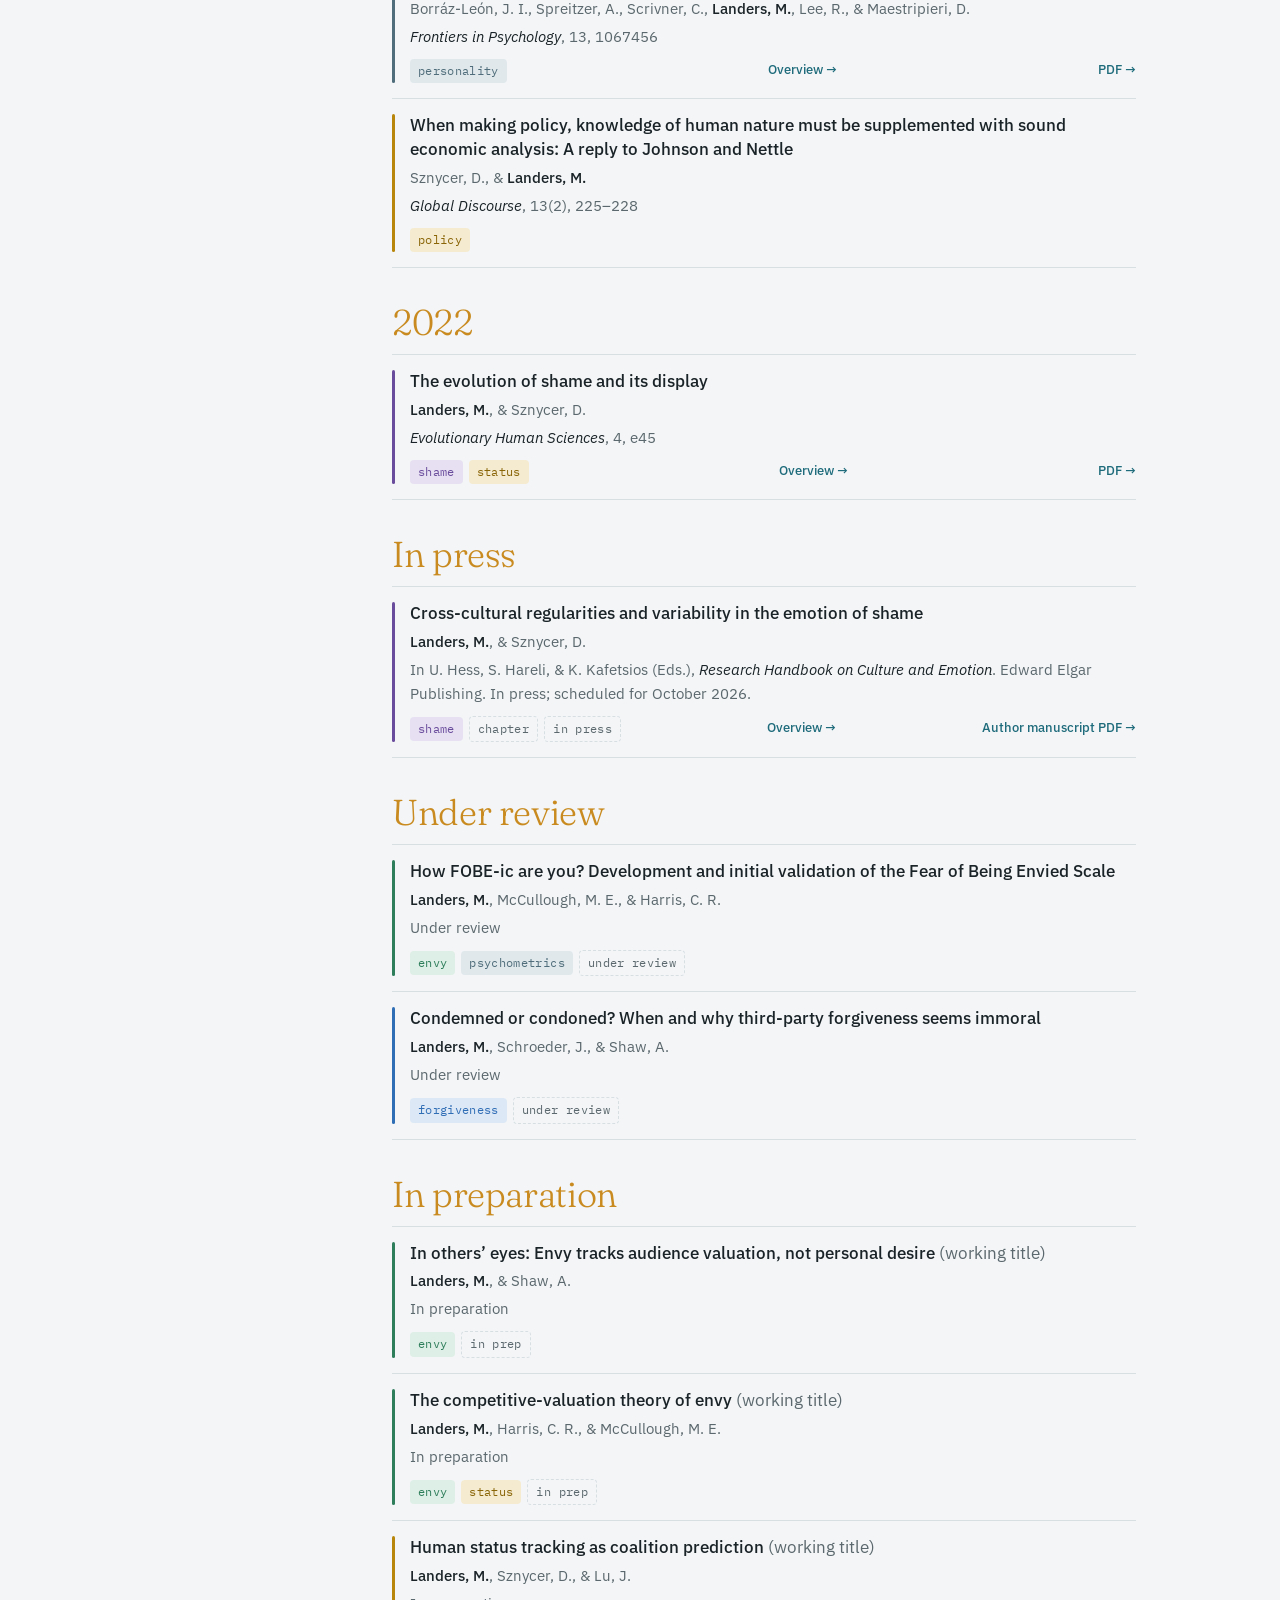
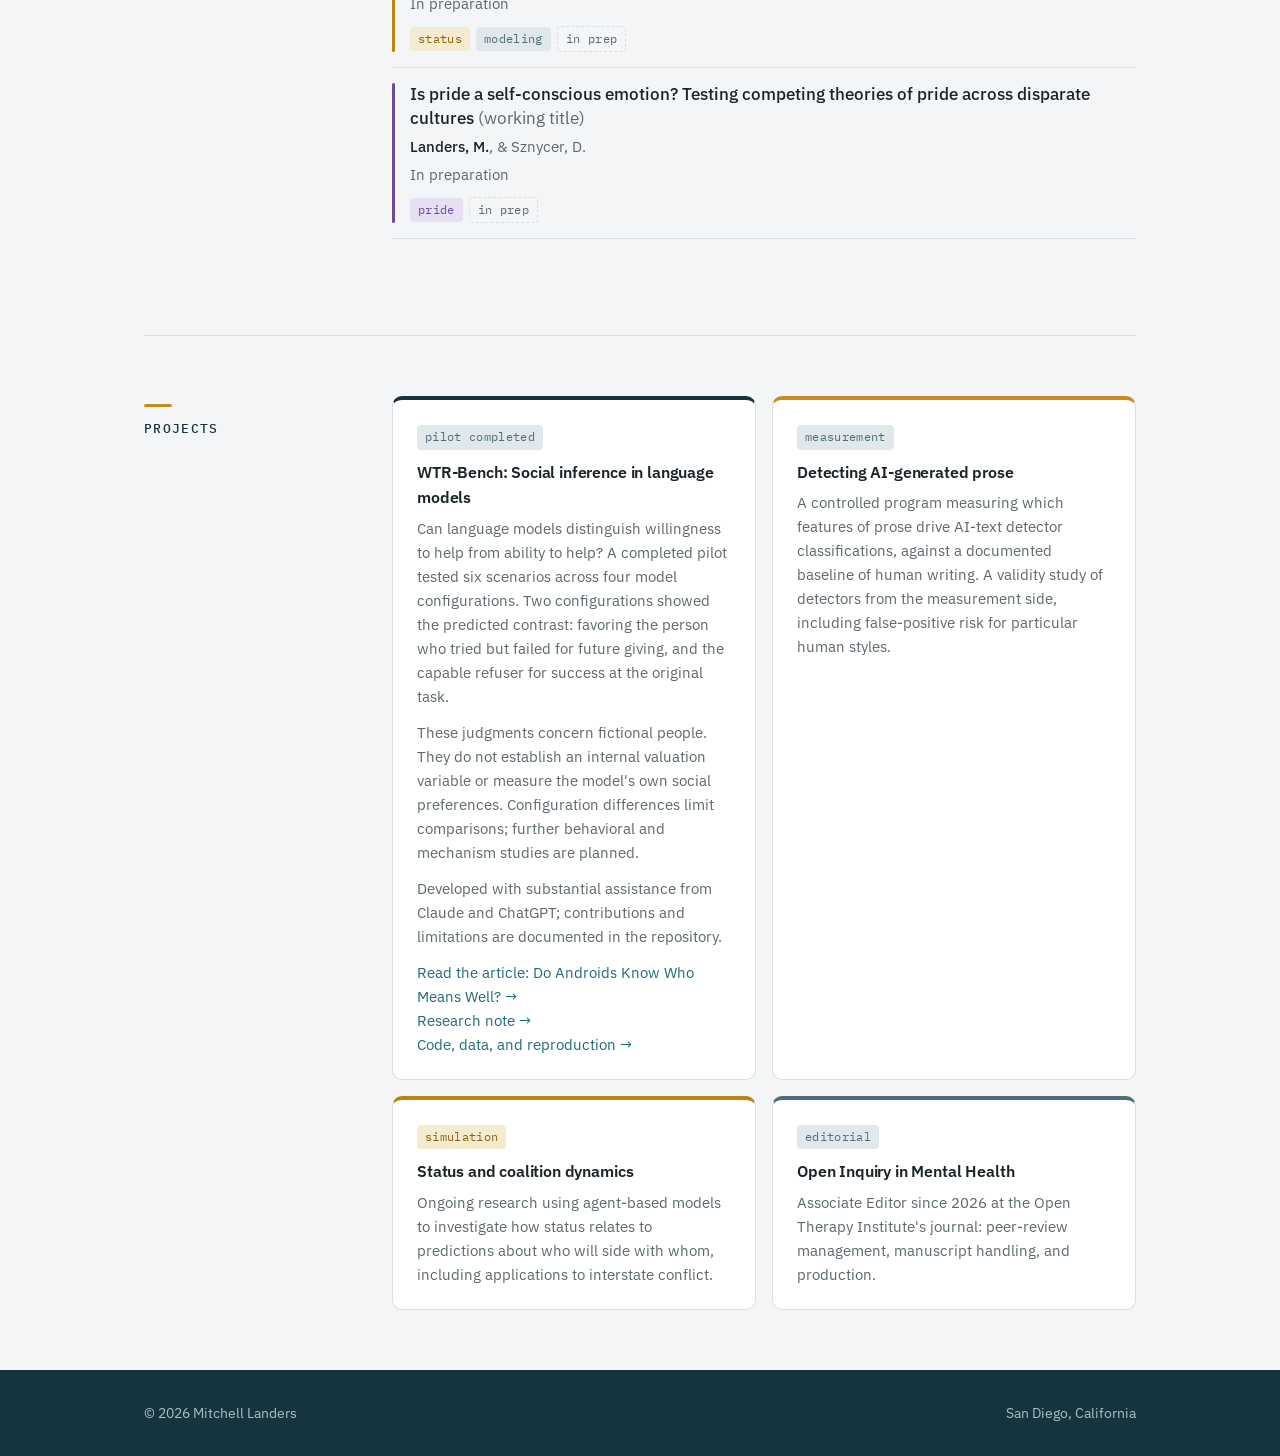
==== commit f5467165: "Add seven research PDFs and publication overview pages" ====
--- a/index.html
+++ b/index.html
@@ -293,7 +293,7 @@
             <div class="title"><a href="https://doi.org/10.1016/j.evolhumbehav.2026.106883">Standing on principle: How moral principles can excuse disloyalty</a></div>
             <div class="authors"><b>Landers, M.</b>, DeScioli, P., Mackiel, A., &amp; Shaw, A.</div>
             <div class="venue"><i>Evolution and Human Behavior</i>, 47(4), 106883</div>
-            <div class="meta"><span class="tag" data-t="forgive">morality</span><span class="tag" data-t="forgive">loyalty</span><a href="papers/standing-on-principle/">Overview →</a></div>
+            <div class="meta"><span class="tag" data-t="forgive">morality</span><span class="tag" data-t="forgive">loyalty</span><a href="papers/standing-on-principle/">Overview →</a><a href="files/papers/standing-on-principle.pdf">PDF →</a></div>
           </article>
         </div>
 
@@ -303,7 +303,7 @@
             <div class="title"><a href="https://doi.org/10.1016/j.evolhumbehav.2025.106776">The evolutionary logic of anger and hatred: An empirical test</a></div>
             <div class="authors"><b>Landers, M.</b>, Sell, A., Scrivner, C., &amp; Lopez, A.</div>
             <div class="venue"><i>Evolution and Human Behavior</i>, 46(6), 106776</div>
-            <div class="meta"><span class="tag" data-t="anger">anger &amp; hatred</span><a href="https://www.psypost.org/new-psychology-research-shows-that-hatred-is-not-just-intense-anger/">Coverage in PsyPost →</a><a href="papers/anger-and-hatred/">Overview →</a></div>
+            <div class="meta"><span class="tag" data-t="anger">anger &amp; hatred</span><a href="https://www.psypost.org/new-psychology-research-shows-that-hatred-is-not-just-intense-anger/">Coverage in PsyPost →</a><a href="papers/anger-and-hatred/">Overview →</a><a href="files/papers/anger-and-hatred.pdf">PDF →</a></div>
           </article>
         </div>
 
@@ -313,13 +313,13 @@
             <div class="title"><a href="https://pubmed.ncbi.nlm.nih.gov/38252113/">Are self-conscious emotions about the self? Testing competing theories of shame and guilt across two disparate cultures</a></div>
             <div class="authors"><b>Landers, M.</b>*, Sznycer, D.*, &amp; Durkee, P. K. &nbsp;<span style="color:var(--muted)">*joint first authors</span></div>
             <div class="venue"><i>Emotion</i>, 24(5), 1157–1168</div>
-            <div class="meta"><span class="tag" data-t="shame">shame &amp; guilt</span><a href="papers/shame-and-guilt/">Overview →</a></div>
+            <div class="meta"><span class="tag" data-t="shame">shame &amp; guilt</span><a href="papers/shame-and-guilt/">Overview →</a><a href="files/papers/shame-and-guilt.pdf">PDF →</a></div>
           </article>
           <article class="pub" data-tags="shame" data-c="shame">
             <div class="title"><a href="https://doi.org/10.1093/oxfordhb/9780197544754.013.8">Shame</a></div>
             <div class="authors"><b>Landers, M.</b>, Sznycer, D., &amp; Al-Shawaf, L.</div>
             <div class="venue">In L. Al-Shawaf &amp; T. K. Shackelford (Eds.), <i>The Oxford Handbook of Evolution and the Emotions</i> (pp. 145–162). Oxford University Press.</div>
-            <div class="meta"><span class="tag" data-t="shame">shame</span><span class="tag status">chapter</span><a href="https://osf.io/preprints/psyarxiv/nh2yj/">Preprint →</a></div>
+            <div class="meta"><span class="tag" data-t="shame">shame</span><span class="tag status">chapter</span><a href="https://osf.io/preprints/psyarxiv/nh2yj/">Preprint →</a><a href="papers/shame-oxford-handbook/">Overview →</a><a href="files/papers/shame-oxford-handbook.pdf">PDF →</a></div>
           </article>
           <article class="pub" data-tags="anger" data-c="anger">
             <div class="title"><a href="https://doi.org/10.1093/oxfordhb/9780197544754.013.7">The neutralization theory of hatred</a></div>
@@ -335,7 +335,7 @@
             <div class="title"><a href="https://doi.org/10.3389/fpsyg.2022.1067456">Cortisol reactivity to psychosocial stress in vulnerable and grandiose narcissists: An exploratory study</a></div>
             <div class="authors">Borráz-León, J. I., Spreitzer, A., Scrivner, C., <b>Landers, M.</b>, Lee, R., &amp; Maestripieri, D.</div>
             <div class="venue"><i>Frontiers in Psychology</i>, 13, 1067456</div>
-            <div class="meta"><span class="tag">personality</span></div>
+            <div class="meta"><span class="tag">personality</span><a href="papers/narcissism-and-stress/">Overview →</a><a href="files/papers/narcissism-and-stress.pdf">PDF →</a></div>
           </article>
           <article class="pub" data-tags="status" data-c="status">
             <div class="title"><a href="https://doi.org/10.1332/204378921X16448923157590">When making policy, knowledge of human nature must be supplemented with sound economic analysis: A reply to Johnson and Nettle</a></div>
@@ -351,7 +351,7 @@
             <div class="title"><a href="https://doi.org/10.1017/ehs.2022.43">The evolution of shame and its display</a></div>
             <div class="authors"><b>Landers, M.</b>, &amp; Sznycer, D.</div>
             <div class="venue"><i>Evolutionary Human Sciences</i>, 4, e45</div>
-            <div class="meta"><span class="tag" data-t="shame">shame</span><span class="tag" data-t="status">status</span><a href="papers/evolution-of-shame/">Overview →</a></div>
+            <div class="meta"><span class="tag" data-t="shame">shame</span><span class="tag" data-t="status">status</span><a href="papers/evolution-of-shame/">Overview →</a><a href="files/papers/evolution-of-shame.pdf">PDF →</a></div>
           </article>
         </div>
 
@@ -361,7 +361,7 @@
             <div class="title"><a href="https://www.e-elgar.com/shop/gbp/research-handbook-on-culture-and-emotion-9781035329823.html">Cross-cultural regularities and variability in the emotion of shame</a></div>
             <div class="authors"><b>Landers, M.</b>, &amp; Sznycer, D.</div>
             <div class="venue">In U. Hess, S. Hareli, &amp; K. Kafetsios (Eds.), <i>Research Handbook on Culture and Emotion</i>. Edward Elgar Publishing. In press; scheduled for October 2026.</div>
-            <div class="meta"><span class="tag" data-t="shame">shame</span><span class="tag status">chapter</span><span class="tag status">in press</span></div>
+            <div class="meta"><span class="tag" data-t="shame">shame</span><span class="tag status">chapter</span><span class="tag status">in press</span><a href="papers/shame-across-cultures/">Overview →</a><a href="files/papers/shame-across-cultures.pdf">Author manuscript PDF →</a></div>
           </article>
         </div>
 
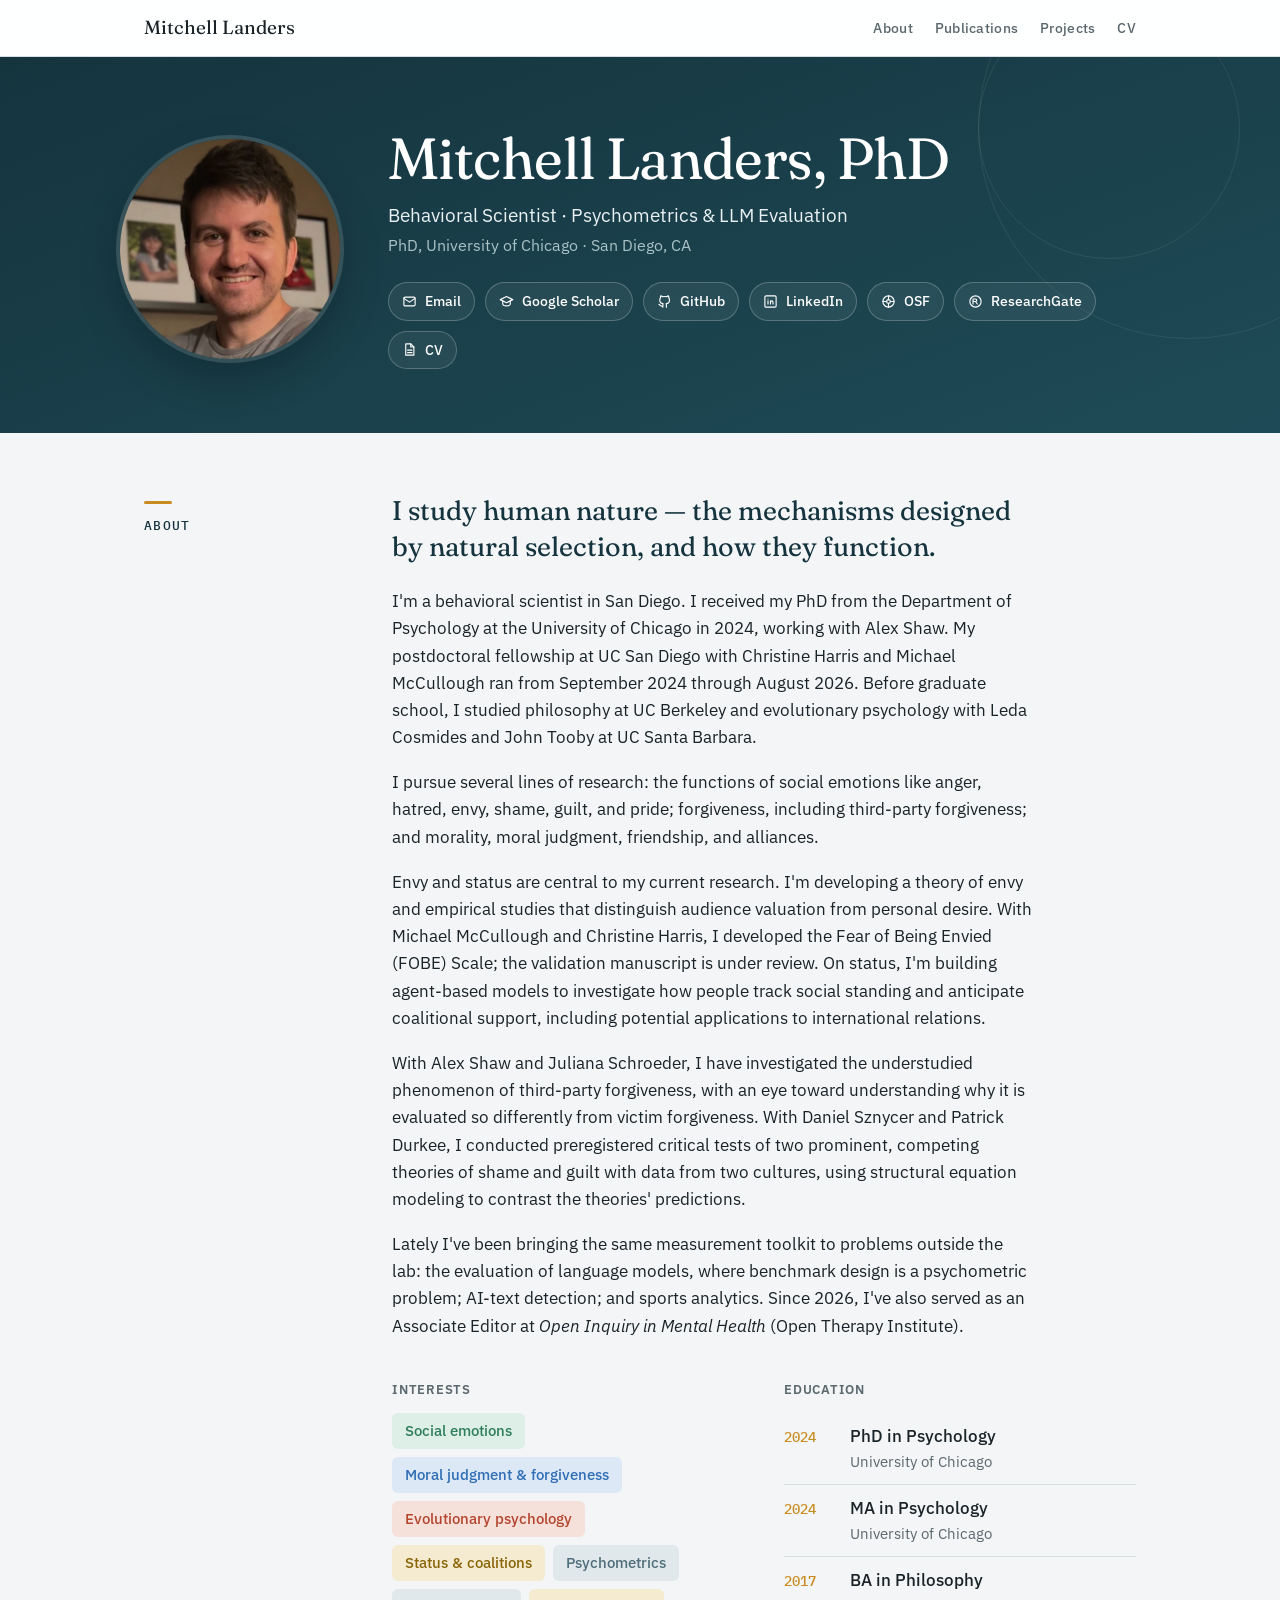
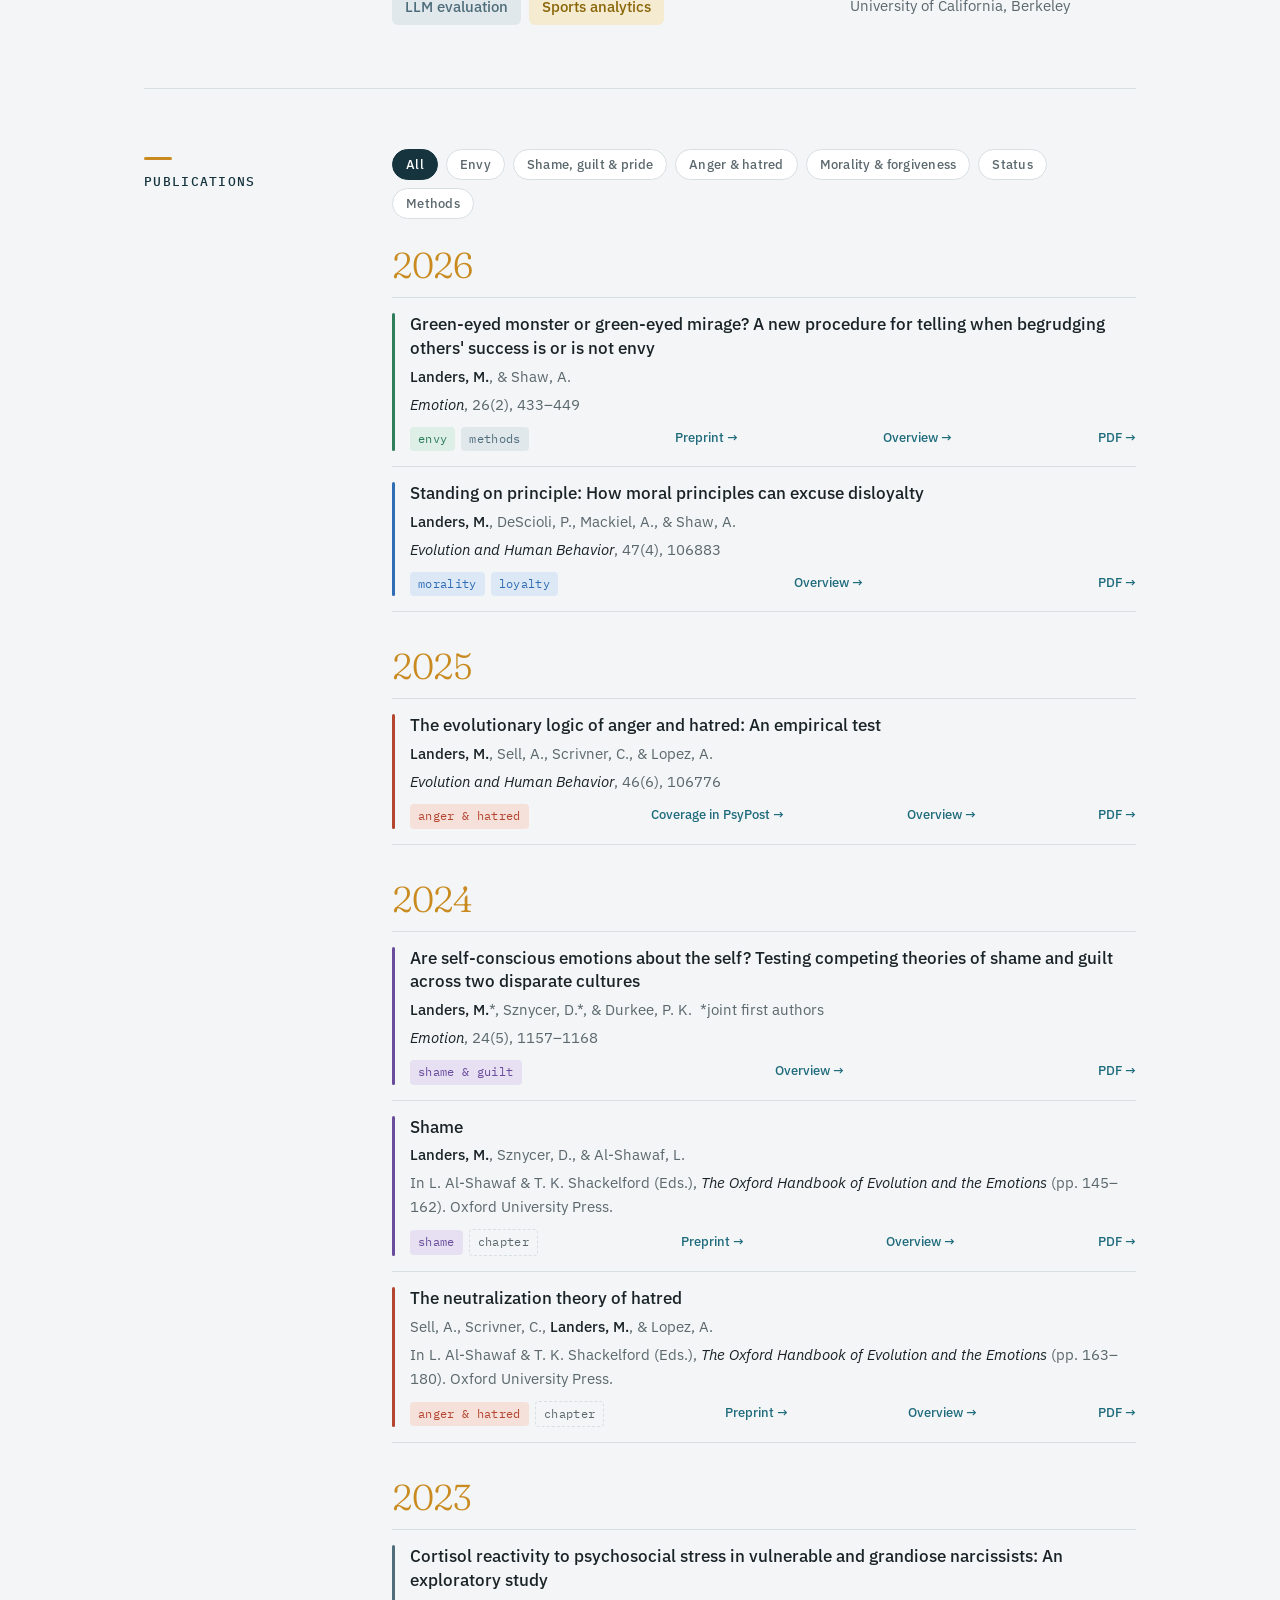
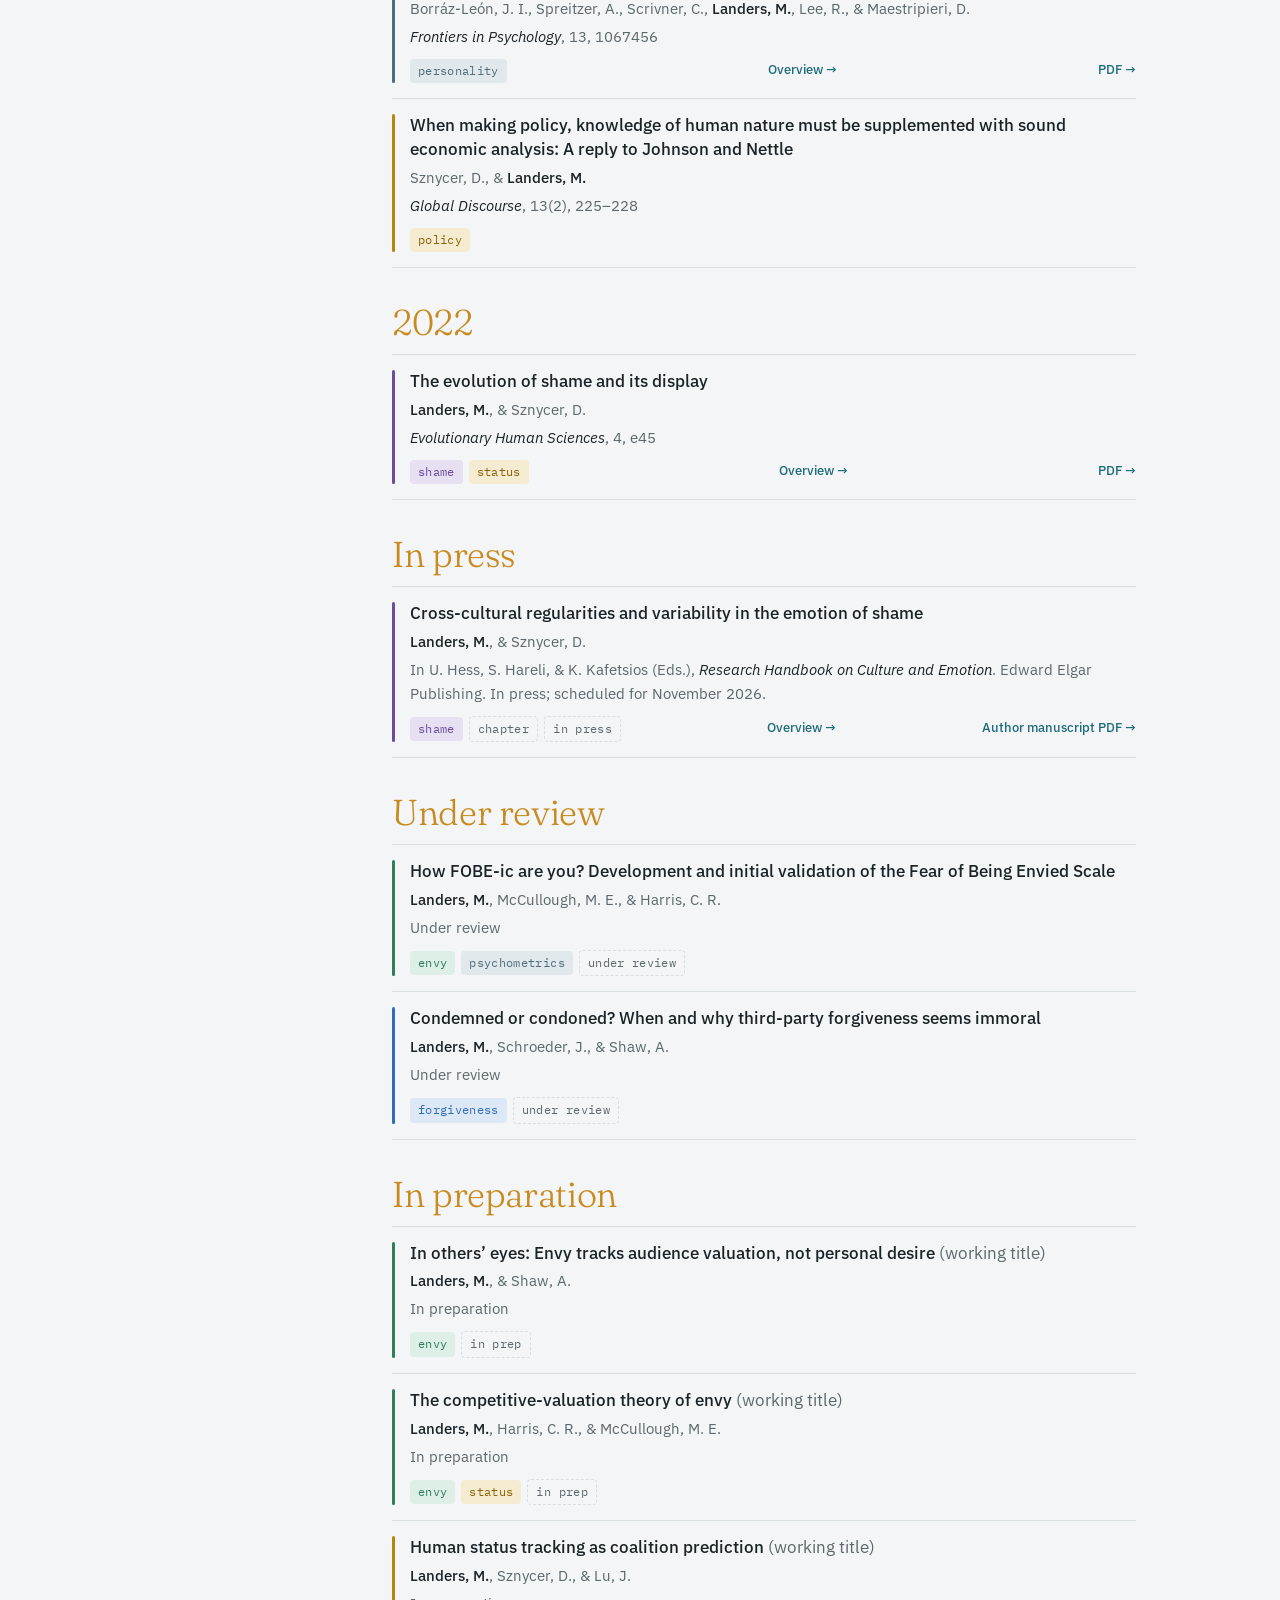
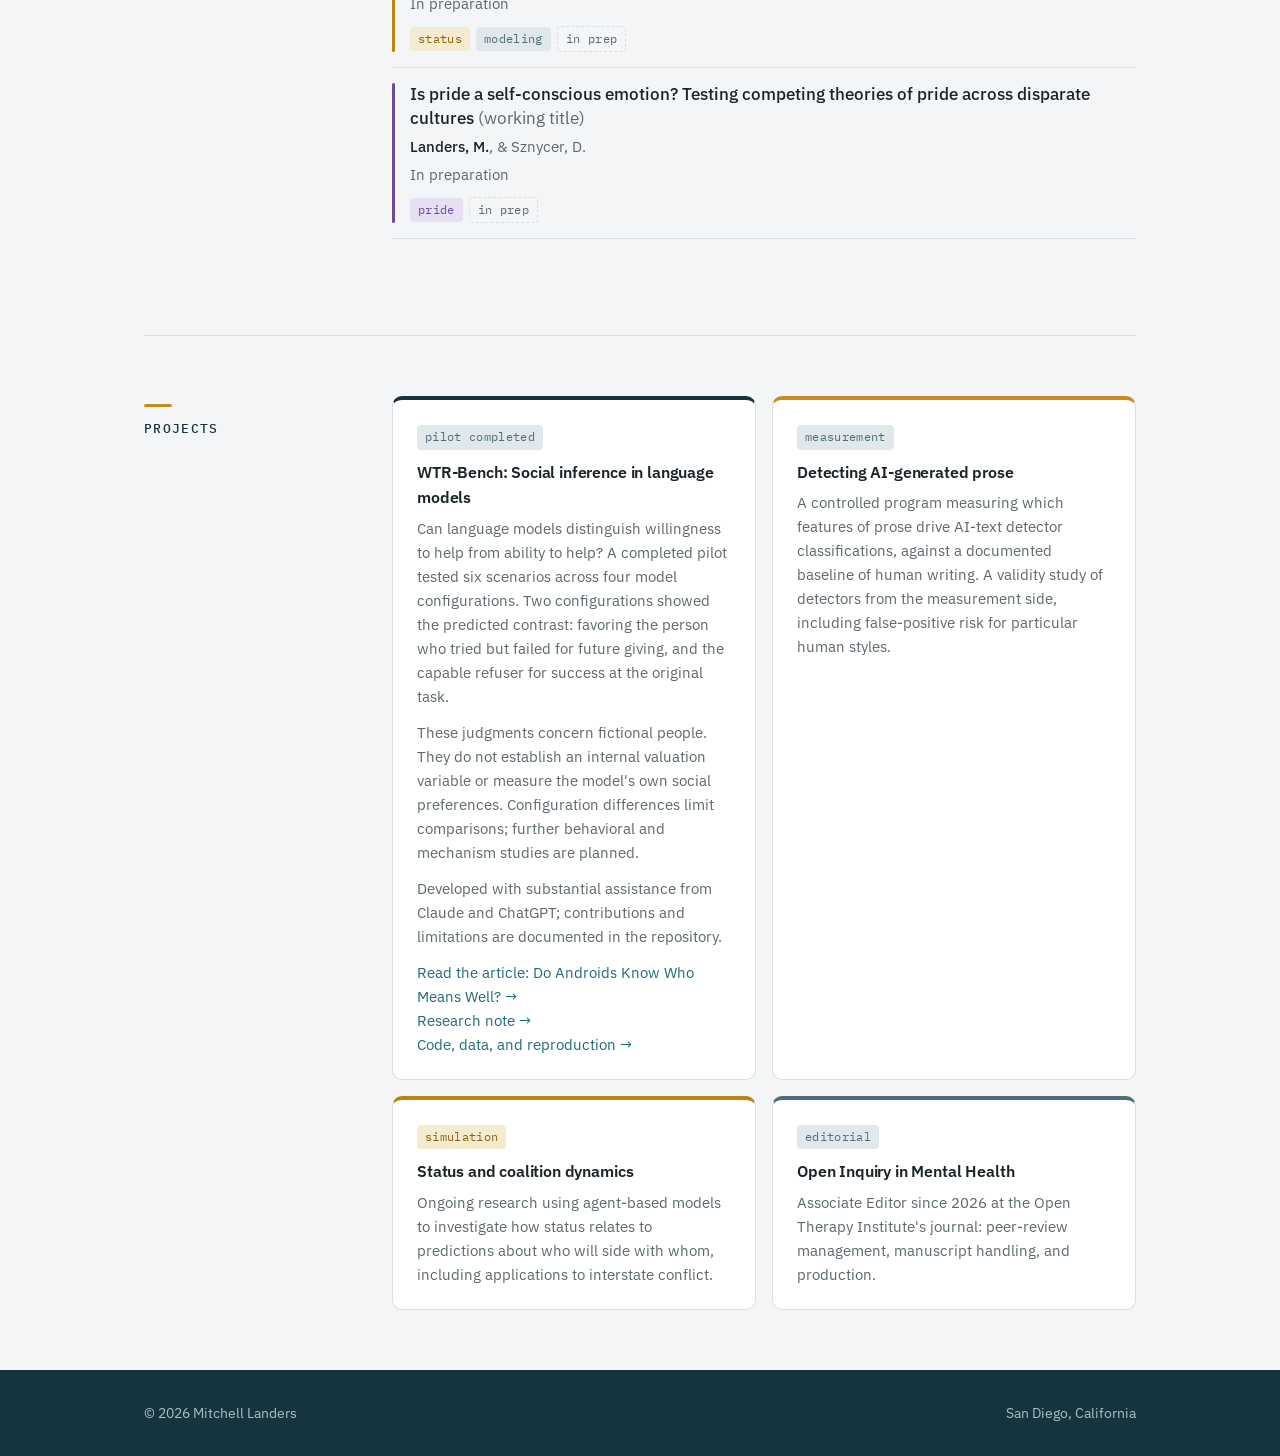
==== commit 947515c8: "Publish Green-Eyed Monster and Oxford hatred chapter PDFs Add the user-provided journal PDF and publ" ====
--- a/index.html
+++ b/index.html
@@ -287,7 +287,7 @@
             <div class="title"><a href="https://pubmed.ncbi.nlm.nih.gov/40892566/">Green-eyed monster or green-eyed mirage? A new procedure for telling when begrudging others' success is or is not envy</a></div>
             <div class="authors"><b>Landers, M.</b>, &amp; Shaw, A.</div>
             <div class="venue"><i>Emotion</i>, 26(2), 433–449</div>
-            <div class="meta"><span class="tag" data-t="envy">envy</span><span class="tag">methods</span><a href="https://papers.ssrn.com/sol3/papers.cfm?abstract_id=4770388">Preprint →</a><a href="papers/green-eyed-monster/">Overview →</a></div>
+            <div class="meta"><span class="tag" data-t="envy">envy</span><span class="tag">methods</span><a href="https://papers.ssrn.com/sol3/papers.cfm?abstract_id=4770388">Preprint →</a><a href="papers/green-eyed-monster/">Overview →</a><a href="files/papers/green-eyed-monster.pdf">PDF →</a></div>
           </article>
           <article class="pub" data-tags="forgiveness" data-c="forgiveness">
             <div class="title"><a href="https://doi.org/10.1016/j.evolhumbehav.2026.106883">Standing on principle: How moral principles can excuse disloyalty</a></div>
@@ -325,7 +325,7 @@
             <div class="title"><a href="https://doi.org/10.1093/oxfordhb/9780197544754.013.7">The neutralization theory of hatred</a></div>
             <div class="authors">Sell, A., Scrivner, C., <b>Landers, M.</b>, &amp; Lopez, A.</div>
             <div class="venue">In L. Al-Shawaf &amp; T. K. Shackelford (Eds.), <i>The Oxford Handbook of Evolution and the Emotions</i> (pp. 163–180). Oxford University Press.</div>
-            <div class="meta"><span class="tag" data-t="anger">anger &amp; hatred</span><span class="tag status">chapter</span><a href="https://osf.io/preprints/psyarxiv/kxdvu_v1">Preprint →</a></div>
+            <div class="meta"><span class="tag" data-t="anger">anger &amp; hatred</span><span class="tag status">chapter</span><a href="https://osf.io/preprints/psyarxiv/kxdvu_v1">Preprint →</a><a href="papers/neutralization-of-hatred/">Overview →</a><a href="files/papers/neutralization-of-hatred.pdf">PDF →</a></div>
           </article>
         </div>
 
@@ -360,7 +360,7 @@
           <article class="pub" data-tags="shame" data-c="shame">
             <div class="title"><a href="https://www.e-elgar.com/shop/gbp/research-handbook-on-culture-and-emotion-9781035329823.html">Cross-cultural regularities and variability in the emotion of shame</a></div>
             <div class="authors"><b>Landers, M.</b>, &amp; Sznycer, D.</div>
-            <div class="venue">In U. Hess, S. Hareli, &amp; K. Kafetsios (Eds.), <i>Research Handbook on Culture and Emotion</i>. Edward Elgar Publishing. In press; scheduled for October 2026.</div>
+            <div class="venue">In U. Hess, S. Hareli, &amp; K. Kafetsios (Eds.), <i>Research Handbook on Culture and Emotion</i>. Edward Elgar Publishing. In press; scheduled for November 2026.</div>
             <div class="meta"><span class="tag" data-t="shame">shame</span><span class="tag status">chapter</span><span class="tag status">in press</span><a href="papers/shame-across-cultures/">Overview →</a><a href="files/papers/shame-across-cultures.pdf">Author manuscript PDF →</a></div>
           </article>
         </div>
